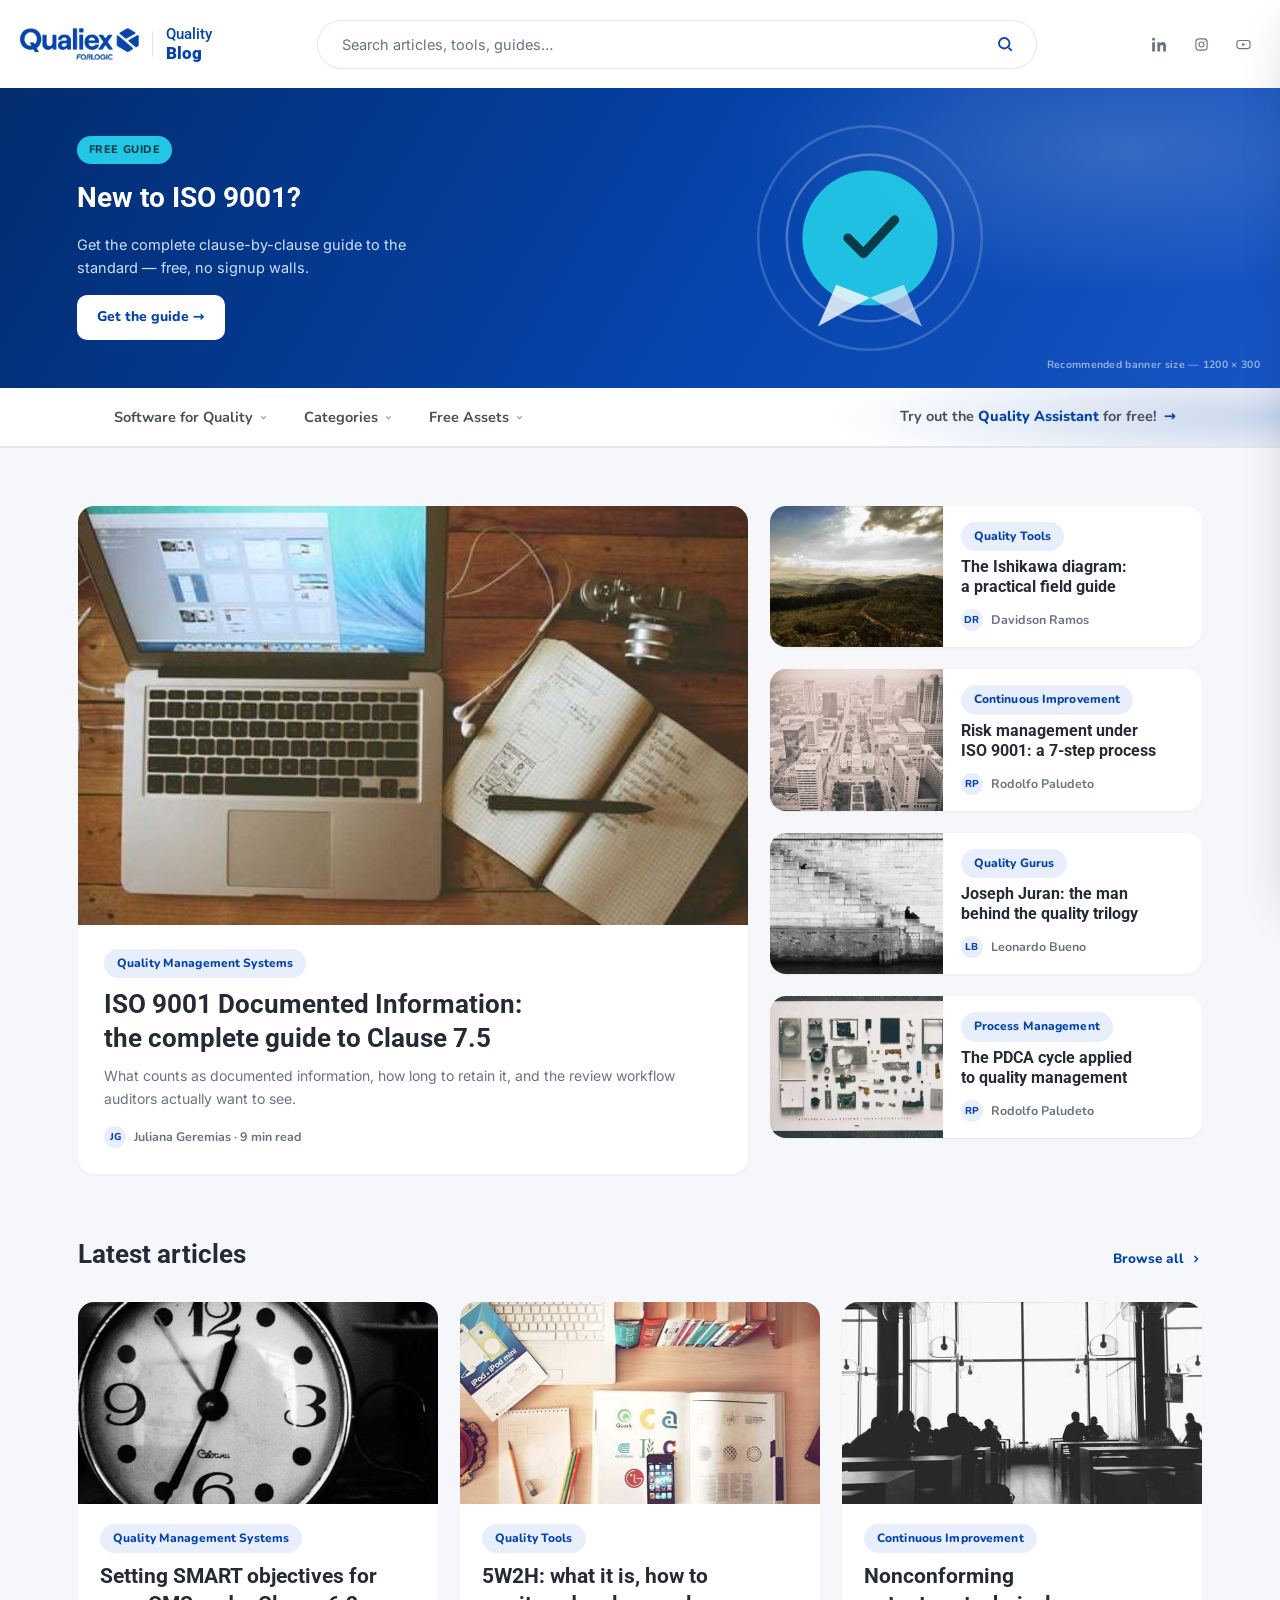
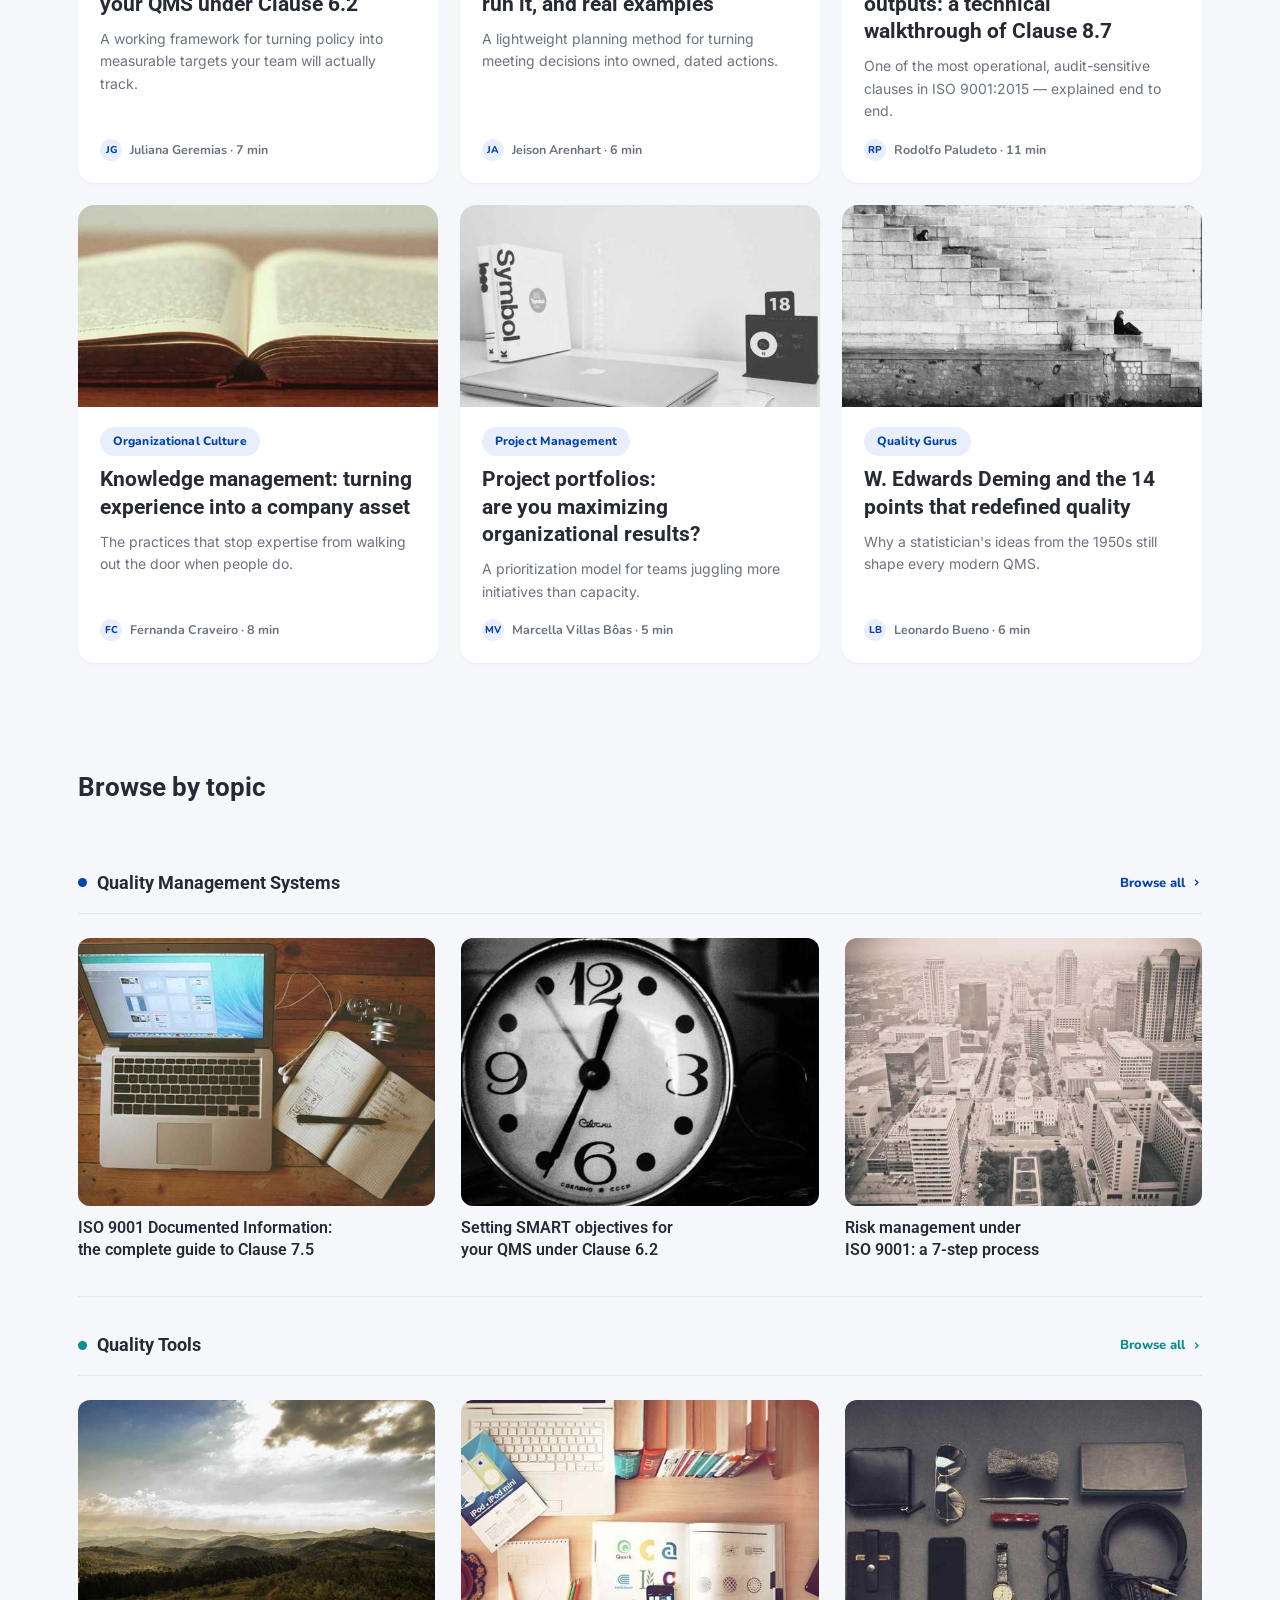
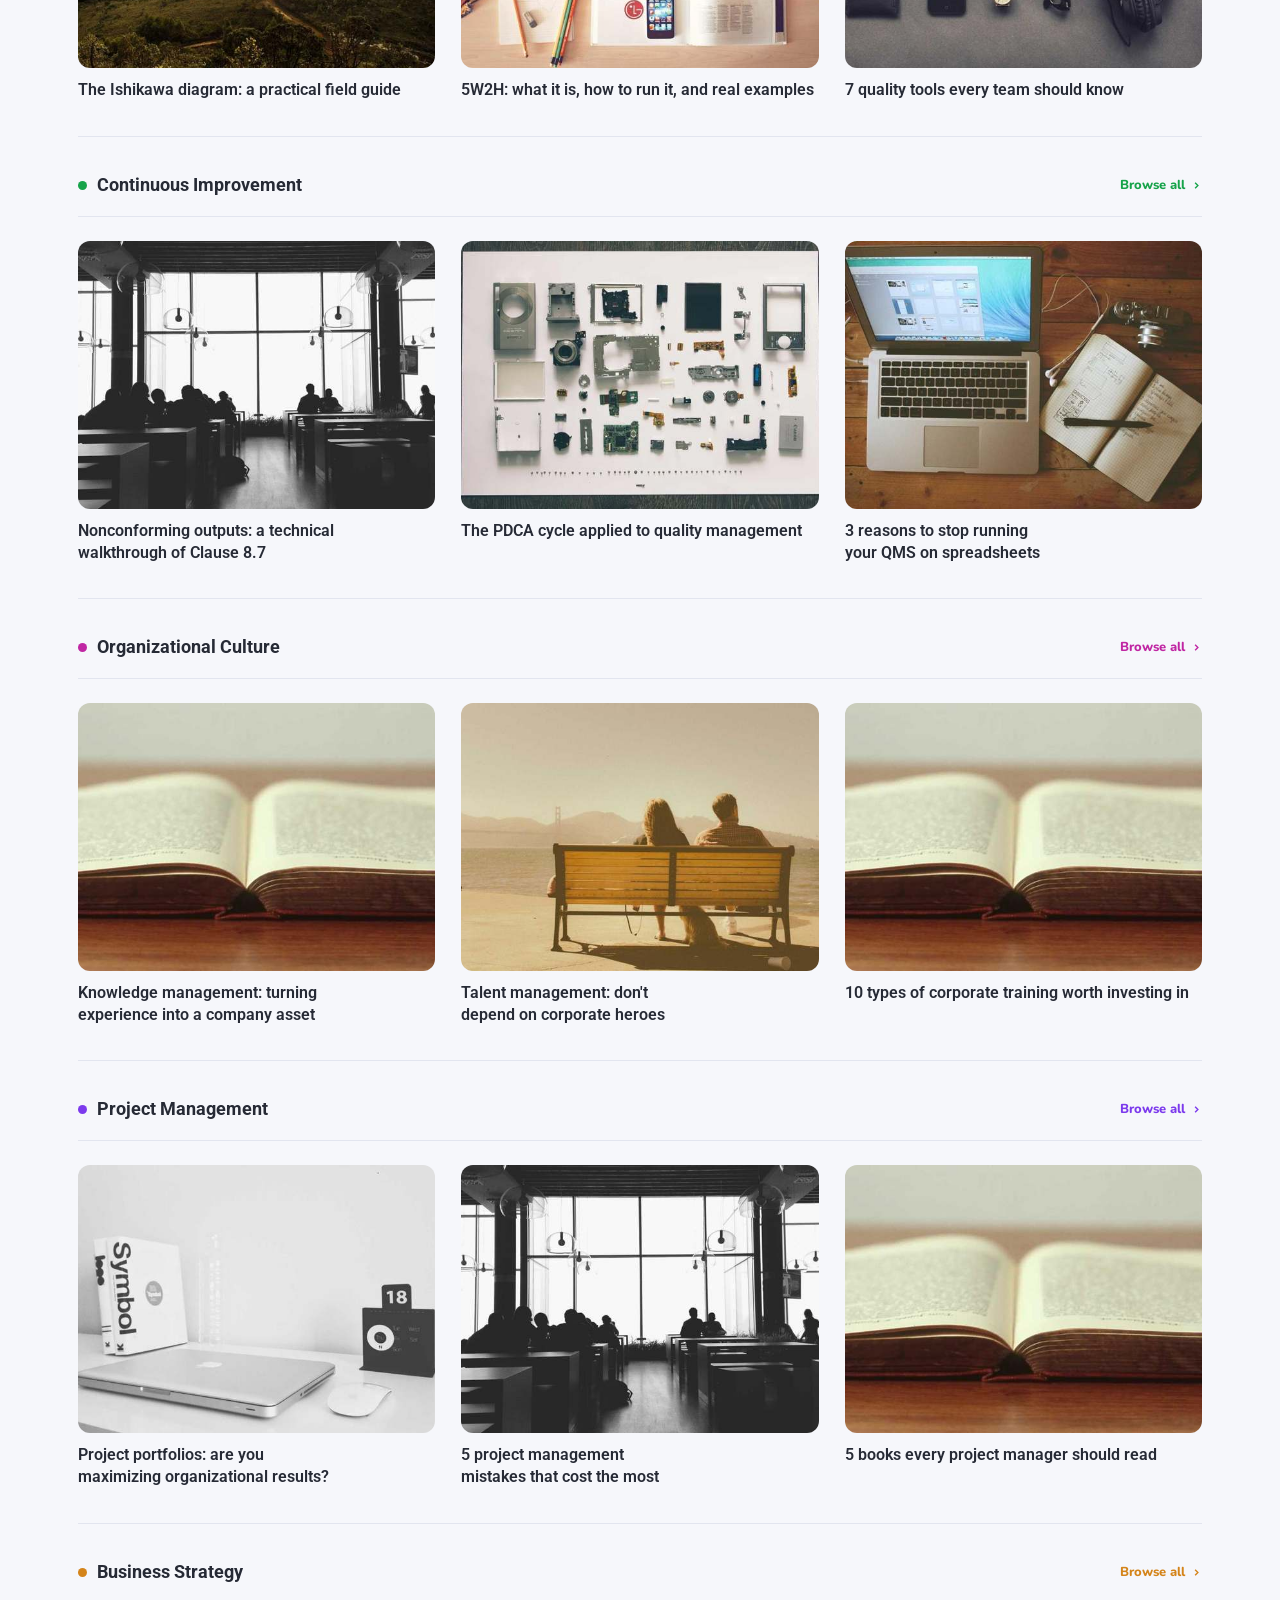
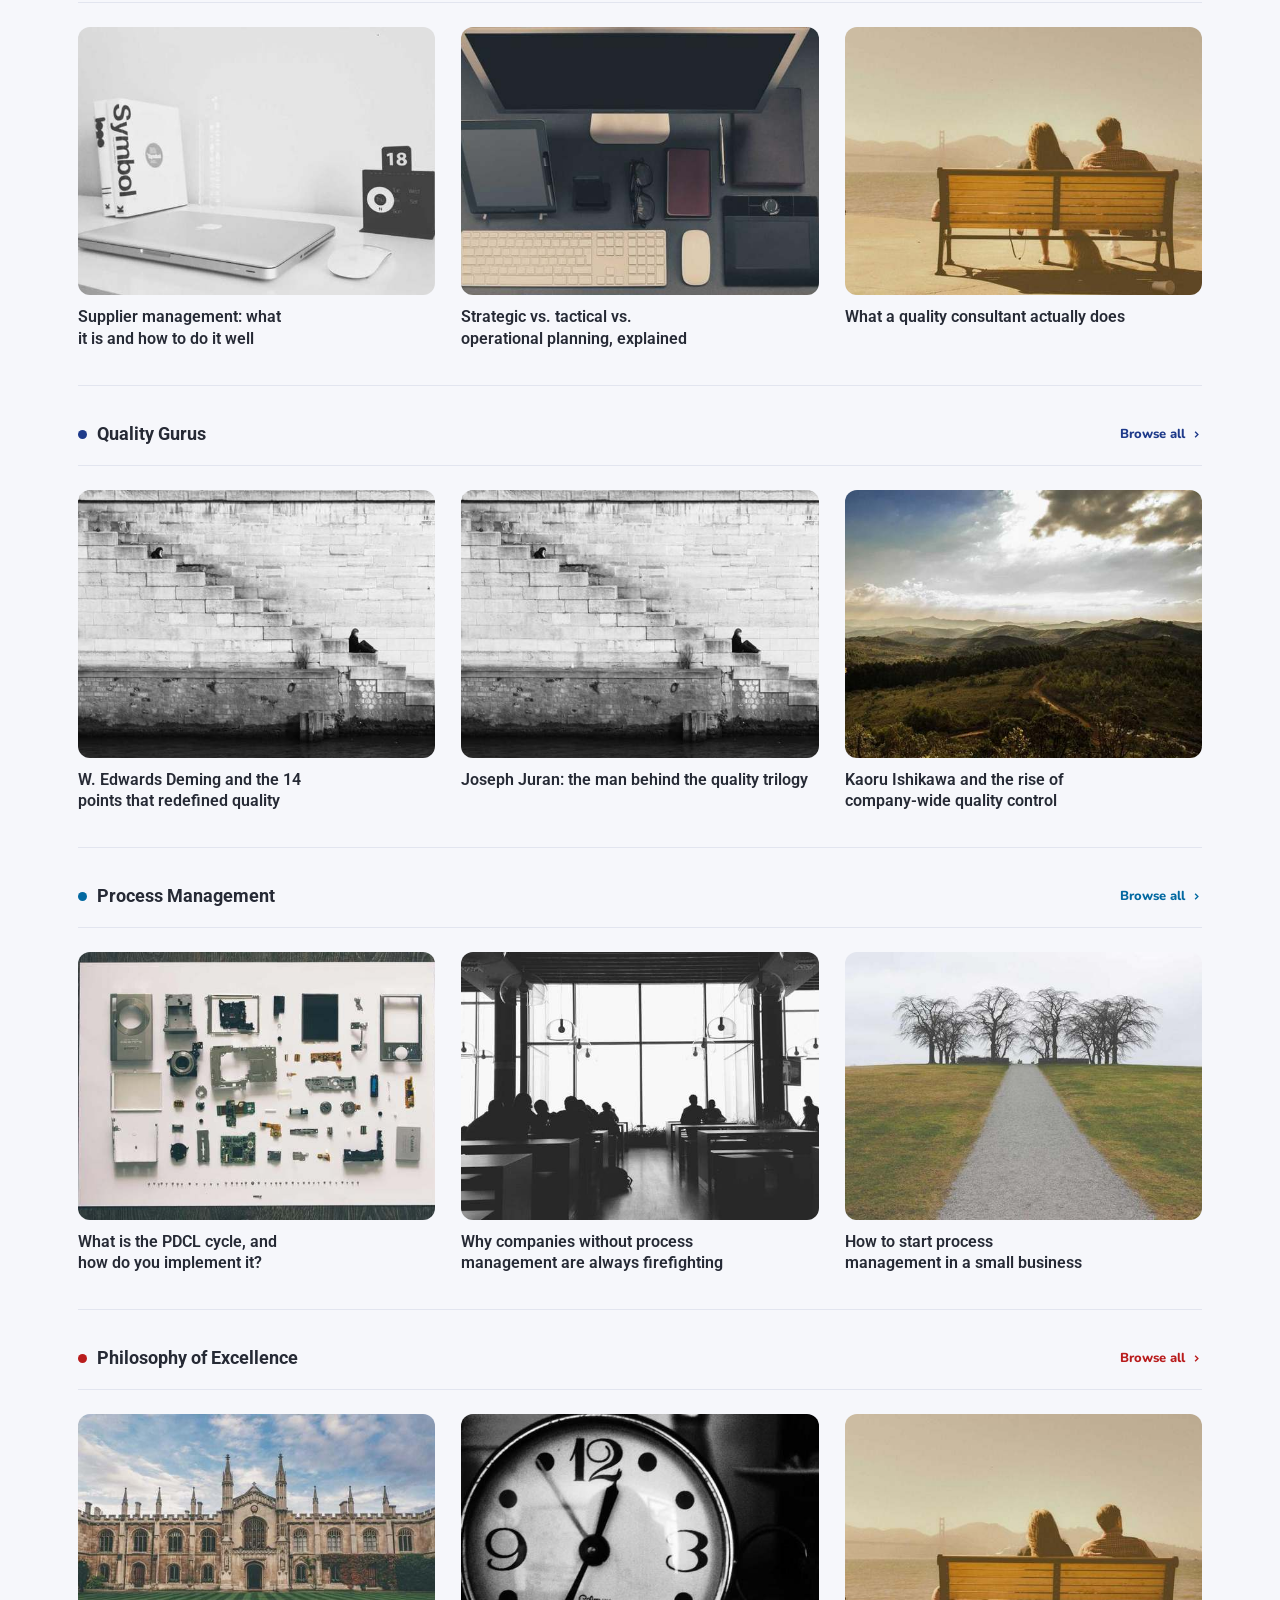
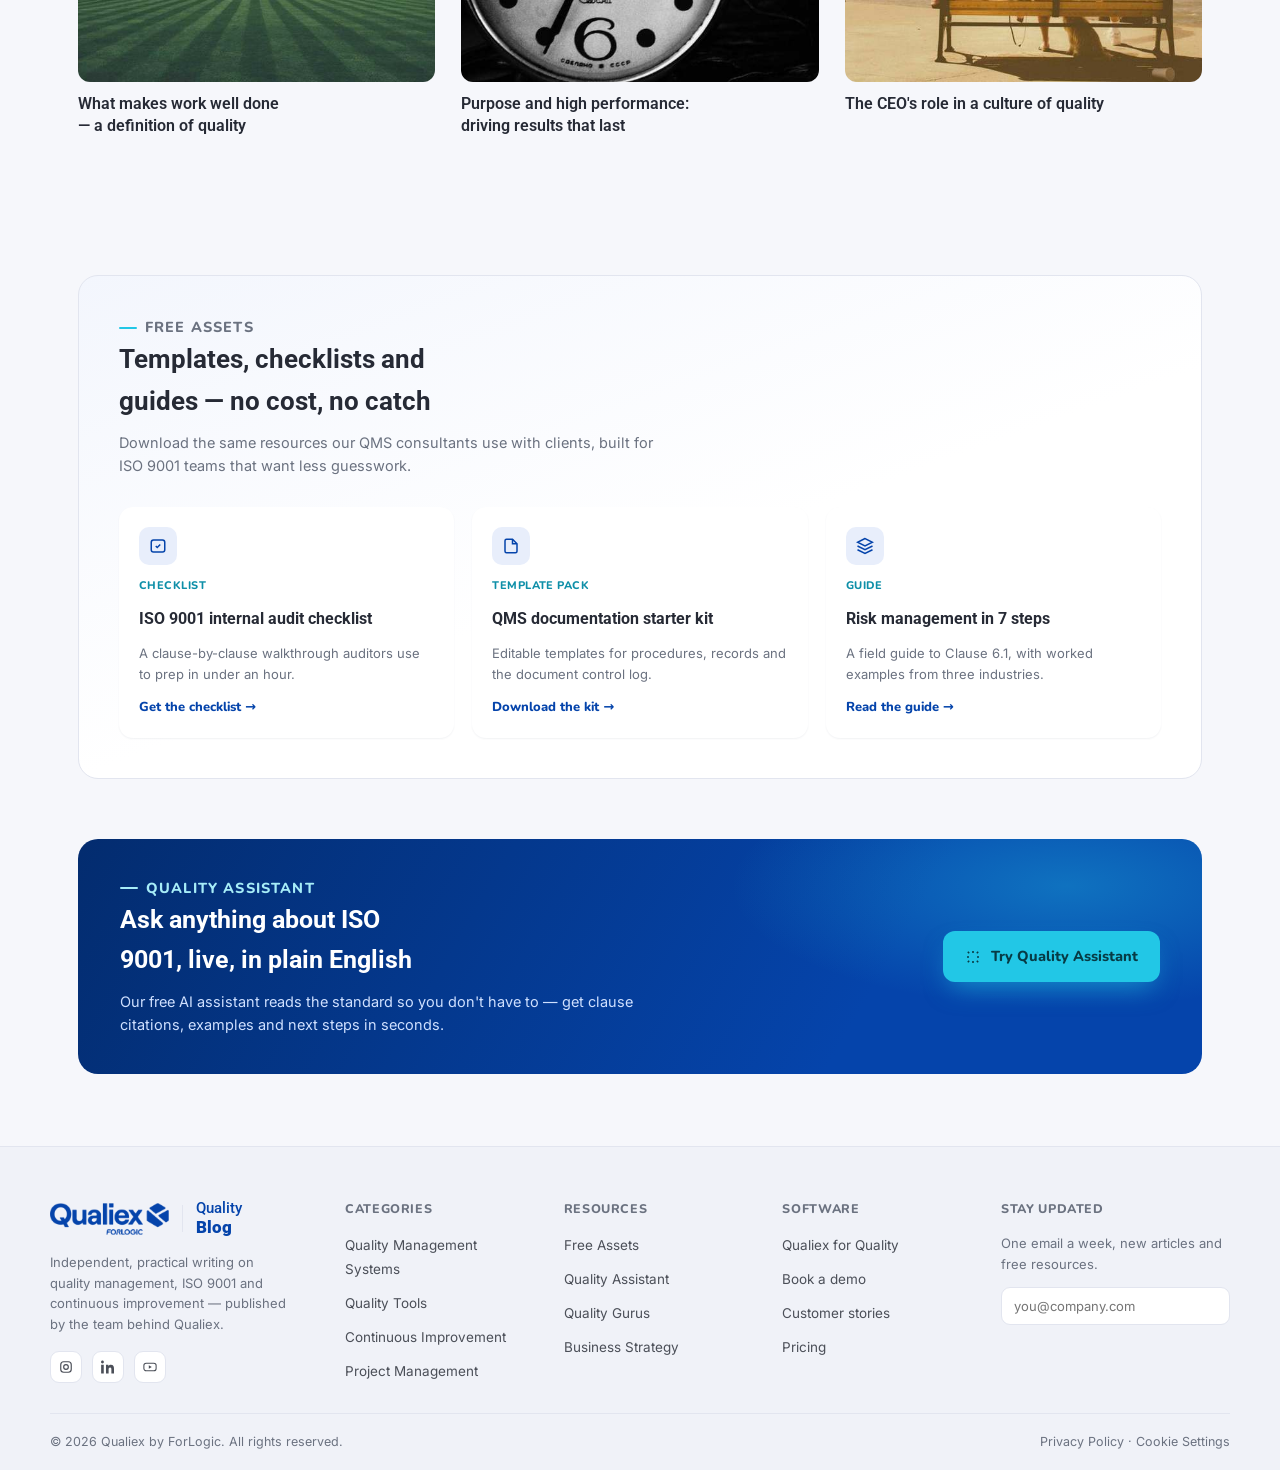
==== index.html @ 95a0b0d9 "Add English Quality Blog mockup (home + post page) Initial static HTML/CSS prototype for the English" ====
<!doctype html>
<meta charset="utf-8">
<title>Quality Blog</title>
<meta name="viewport" content="width=device-width, initial-scale=1">
<style>
  @import url('https://fonts.googleapis.com/css2?family=Roboto:wght@500;700;900&family=Inter:wght@400;500;600&family=Nunito:wght@600;700;800&display=swap');

  :root {
    --blue-900: #032c6f;
    --blue-800: #043a91;
    --blue-700: #0544ab;
    --blue-600: #1655c4;
    --blue-100: #e8eefb;
    --blue-050: #f3f6fd;
    --cyan-500: #22c7e6;
    --cyan-600: #0e8fa8;

    --bg: #f6f7fb;
    --surface: #ffffff;
    --surface-2: #f0f2f8;
    --border: #e2e5ef;
    --ink: #262a35;
    --ink-soft: #4b4f58;
    --muted: #6b7280;
    --white: #ffffff;

    --shadow-sm: 0 1px 2px rgba(19, 30, 64, 0.06);
    --shadow-md: 0 8px 24px -8px rgba(19, 30, 64, 0.16);
    --shadow-lg: 0 20px 45px -12px rgba(19, 30, 64, 0.22);

    --font-display: "Roboto", "Helvetica Neue", Arial, sans-serif;
    --font-body: "Inter", "Segoe UI", system-ui, sans-serif;
    --font-ui: "Nunito", "Segoe UI", system-ui, sans-serif;
  }


  * { box-sizing: border-box; }
  body {
    margin: 0;
    background: var(--bg);
    color: var(--ink-soft);
    font-family: var(--font-body);
    font-size: 15px;
    line-height: 1.6;
    -webkit-font-smoothing: antialiased;
  }
  img, svg { max-width: 100%; }
  a { color: inherit; text-decoration: none; }
  h1, h2, h3 { font-family: var(--font-display); color: var(--ink); text-wrap: balance; margin: 0; }
  .wrap { max-width: 1180px; margin: 0 auto; padding: 0 28px; }

  /* ---------- header: top bar (logo / search / social) ---------- */
  header.main { border-bottom: 1px solid var(--border); background: var(--surface); }
  .wrap.topbar { max-width: 1400px; padding: 0 20px; }
  .topbar {
    display: grid; grid-template-columns: auto 1fr auto; grid-template-areas: "brand search social";
    align-items: center; height: 88px; gap: 20px 32px;
  }
  .brand { grid-area: brand; display: flex; align-items: center; gap: 11px; flex: none; min-width: 0; }
  .brand-logo { height: 32px; width: auto; display: block; flex: none; }
  .brand-name { display: flex; flex-direction: column; line-height: 1.2; }
  .brand-name b { font-family: var(--font-display); font-weight: 900; font-size: 17px; color: var(--blue-700); }
  .brand-thin { font-family: var(--font-display); font-weight: 500; font-size: 15px; color: var(--blue-700); }
  .brand-divider { width: 1px; align-self: stretch; margin: 6px 2px; background: var(--border); flex: none; }

  .header-search-lg {
    grid-area: search; justify-self: center; width: 100%; max-width: 720px;
    display: flex; align-items: center; gap: 12px; min-width: 0;
    background: transparent;
    border: 1px solid var(--border);
    border-radius: 999px;
    padding: 14px 22px;
    transition: border-color .15s ease;
  }
  .header-search-lg:focus-within { border-color: var(--blue-700); }
  .header-search-lg svg { width: 18px; height: 18px; color: var(--blue-700); flex: none; order: 2; }
  .header-search-lg input {
    background: transparent; border: 0; outline: 0; color: var(--ink);
    font-family: var(--font-body); font-size: 14.5px; width: 100%; order: 1;
  }
  .header-search-lg input::placeholder { color: var(--muted); }

  .topbar-actions { grid-area: social; display: flex; align-items: center; gap: 8px; flex: none; }
  .header-social { display: flex; align-items: center; gap: 8px; flex: none; }
  .header-social a {
    width: 34px; height: 34px; border-radius: 50%;
    display: flex; align-items: center; justify-content: center;
    color: var(--muted);
    transition: background .15s ease, color .15s ease;
  }
  .header-social a:hover { background: var(--blue-050); color: var(--blue-700); }
  .header-social svg { width: 15px; height: 15px; }

  .hamburger-btn {
    display: none; width: 34px; height: 34px; border-radius: 50%; border: 0; background: none; cursor: pointer;
    align-items: center; justify-content: center; color: var(--ink-soft);
    transition: background .15s ease, color .15s ease;
  }
  .hamburger-btn:hover { background: var(--blue-050); color: var(--blue-700); }
  .hamburger-btn svg { width: 19px; height: 19px; }

  /* ---------- mobile slide-in menu ---------- */
  .mobile-menu-backdrop {
    position: fixed; inset: 0; background: rgba(8,12,24,0.5); z-index: 190;
    opacity: 0; visibility: hidden; transition: opacity .25s ease;
  }
  .mobile-menu-backdrop.open { opacity: 1; visibility: visible; }
  .mobile-menu {
    position: fixed; top: 0; right: 0; bottom: 0; width: min(88vw, 380px); z-index: 200;
    background: var(--surface); box-shadow: var(--shadow-lg);
    display: flex; flex-direction: column; gap: 4px;
    padding: 18px 18px 28px; overflow-y: auto; -webkit-overflow-scrolling: touch;
    transform: translateX(100%); transition: transform .28s ease;
  }
  .mobile-menu.open { transform: translateX(0); }
  .mobile-menu-head { display: flex; align-items: center; justify-content: space-between; margin-bottom: 6px; }
  .mobile-menu-close {
    width: 36px; height: 36px; border-radius: 50%; border: 0; background: var(--surface-2); cursor: pointer;
    display: flex; align-items: center; justify-content: center; color: var(--ink-soft);
  }
  .mobile-search {
    display: flex; align-items: center; gap: 10px;
    border: 1px solid var(--border); border-radius: 999px; padding: 12px 16px; margin: 14px 0 6px;
  }
  .mobile-search svg { width: 17px; height: 17px; color: var(--blue-700); flex: none; }
  .mobile-search input { flex: 1; min-width: 0; border: 0; background: transparent; outline: 0; color: var(--ink); font-family: var(--font-body); font-size: 14.5px; }
  .mobile-qa-link {
    display: block;
    background: var(--blue-050); border-radius: 12px; padding: 13px 16px; margin-bottom: 10px;
    font-family: var(--font-ui); font-weight: 700; font-size: 13.5px; line-height: 1.5; color: var(--ink-soft);
  }
  .mobile-qa-link b { color: var(--blue-700); }
  .mobile-qa-link .qa-arrow { color: var(--blue-700); }

  .accordion { border-bottom: 1px solid var(--border); }
  .accordion-trigger {
    width: 100%; display: flex; align-items: center; justify-content: space-between; gap: 10px;
    background: none; border: 0; cursor: pointer; padding: 15px 2px;
    font-family: var(--font-ui); font-weight: 700; font-size: 15px; color: var(--ink);
  }
  .accordion-trigger .chev { width: 10px; height: 10px; color: var(--muted); transition: transform .2s ease; }
  .accordion-trigger.open .chev { transform: rotate(180deg); }
  .accordion-panel {
    max-height: 0; overflow: hidden; display: flex; flex-direction: column;
    transition: max-height .25s ease;
  }
  .accordion-panel.open { max-height: 640px; }
  .accordion-panel a { padding: 10px 8px 10px 4px; font-size: 14px; color: var(--ink-soft); border-top: 1px solid var(--border); }
  .accordion-panel a:first-child { border-top: 0; }
  .accordion-panel a:hover { color: var(--blue-700); }

  /* ---------- header: promo banner slot (image-style, ~300px) ---------- */
  .banner-slot { background: var(--bg); }
  .banner-slot[hidden] { display: none; }
  .banner-frame {
    position: relative; width: 100%; height: 300px; overflow: hidden;
    display: flex; align-items: center;
    background: linear-gradient(120deg, var(--blue-900), var(--blue-700) 55%, var(--blue-600));
  }
  .banner-frame::after {
    content: ""; position: absolute; inset: 0;
    background: radial-gradient(50% 80% at 88% 20%, rgba(255,255,255,0.16), transparent 60%);
  }
  .banner-copy {
    position: relative; z-index: 1; max-width: 460px;
    padding-left: clamp(24px, 6vw, 96px);
    display: flex; flex-direction: column; align-items: flex-start; gap: 12px; color: #eef3ff;
  }
  .banner-badge {
    font-family: var(--font-ui); font-weight: 800; font-size: 11px; letter-spacing: .05em; text-transform: uppercase;
    background: var(--cyan-500); color: #073b45; padding: 5px 12px; border-radius: 999px;
  }
  .banner-copy h3 { color: #fff; font-size: 28px; font-family: var(--font-display); font-weight: 700; }
  .banner-copy p { margin: 0; color: #cfe0ff; font-size: 14.5px; }
  .banner-cta {
    font-family: var(--font-ui); font-weight: 800; font-size: 14px; color: var(--blue-700);
    background: #fff; padding: 11px 20px; border-radius: 10px; margin-top: 4px;
  }
  .banner-cta:hover { background: #eef3ff; }

  .banner-art { position: relative; z-index: 1; flex: 1; height: 100%; align-items: center; justify-content: center; display: flex; }
  .banner-art svg { width: min(60%, 260px); opacity: .95; }

  .banner-size-tag {
    position: absolute; bottom: 14px; right: 20px; z-index: 1;
    font-family: var(--font-ui); font-size: 10.5px; font-weight: 700; letter-spacing: .03em;
    color: rgba(255,255,255,0.55);
  }

  @media (max-width: 760px) {
    .banner-frame { height: 220px; }
    .banner-art { display: none; }
    .banner-copy h3 { font-size: 21px; }
  }

  /* ---------- header: primary nav row (dropdowns) ---------- */
  nav.primary-row {
    position: sticky; top: 0; z-index: 40;
    background: color-mix(in srgb, var(--surface) 94%, transparent);
    backdrop-filter: blur(10px);
    border-bottom: 1px solid var(--border);
  }
  nav.primary-row::after {
    content: ""; position: absolute; inset: 0; z-index: 0; pointer-events: none;
    background: radial-gradient(55% 160% at 100% 50%, color-mix(in srgb, var(--blue-700) 22%, transparent), transparent 65%);
  }
  .wrap.nav-row-2 { max-width: 1180px; padding: 0 48px; }
  .nav-row-2 { position: relative; z-index: 1; display: flex; align-items: center; justify-content: space-between; gap: 12px; height: 58px; }
  .nav-item { position: relative; flex: none; }
  .nav-trigger {
    font-family: var(--font-ui); font-weight: 700; font-size: 14.5px;
    color: var(--ink-soft); background: none; border: 0; cursor: pointer;
    padding: 10px 16px; border-radius: 9px;
    display: flex; align-items: center; gap: 6px;
    transition: background .15s ease, color .15s ease;
  }
  .nav-item:hover .nav-trigger, .nav-item:focus-within .nav-trigger { background: var(--blue-050); color: var(--blue-700); }
  .nav-links { display: flex; align-items: center; gap: 4px; min-width: 0; }

  /* text-style CTA, plain except for the highlighted product name */
  a.qa-link {
    font-family: var(--font-ui); font-weight: 700; font-size: 14.5px;
    color: var(--ink-soft);
    padding: 10px 6px; flex: none; white-space: nowrap;
    display: flex; align-items: center; gap: 7px;
  }
  .qa-short { display: none; }
  .qa-highlight { color: var(--blue-700); font-weight: 800; }
  .qa-arrow { display: inline-block; color: var(--blue-700); transition: transform .2s ease; }
  a.qa-link:hover .qa-arrow { transform: translateX(4px); }
  a.qa-link:hover .qa-highlight { color: var(--blue-600); }
  .chev { width: 9px; height: 9px; opacity: .6; transition: transform .15s ease; }
  .nav-item:hover .chev { transform: rotate(180deg); }

  .dropdown-panel {
    position: absolute; top: calc(100% + 10px); left: 50%;
    transform: translateX(-50%) translateY(6px);
    background: var(--surface); border: 1px solid var(--border); border-radius: 14px;
    box-shadow: var(--shadow-lg);
    padding: 10px;
    max-width: min(90vw, 480px);
    opacity: 0; visibility: hidden; pointer-events: none;
    transition: opacity .15s ease, transform .15s ease;
    z-index: 50;
  }
  .nav-item:hover .dropdown-panel, .nav-item:focus-within .dropdown-panel {
    opacity: 1; visibility: visible; pointer-events: auto; transform: translateX(-50%) translateY(0);
  }
  .dropdown-panel.cols-2 { display: grid; grid-template-columns: repeat(2, minmax(160px, 216px)); gap: 1px; }
  .dropdown-panel a {
    display: block; padding: 10px 12px; border-radius: 8px;
    font-family: var(--font-body); font-weight: 600; font-size: 13.5px; color: var(--ink-soft);
  }
  .dropdown-panel a:hover { background: var(--blue-050); color: var(--blue-700); }
  .dropdown-panel.rich { display: flex; flex-direction: column; gap: 2px; width: min(90vw, 300px); }
  .dropdown-panel.rich a { display: flex; align-items: flex-start; gap: 12px; padding: 10px; }
  .dropdown-panel.rich .d-icon {
    width: 32px; height: 32px; border-radius: 9px; flex: none;
    background: var(--blue-100); color: var(--blue-700);
    display: flex; align-items: center; justify-content: center;
  }
  .dropdown-panel.rich .d-icon svg { width: 16px; height: 16px; }
  .dropdown-panel.rich .d-text { display: flex; flex-direction: column; gap: 2px; }
  .dropdown-panel.rich .d-text b { font-family: var(--font-display); font-size: 13.5px; color: var(--ink); font-weight: 700; }
  .dropdown-panel.rich .d-text span { font-size: 12px; color: var(--muted); font-weight: 500; }

/* ---------- hero ---------- */
  .hero { padding: 40px 0 8px; }
  .eyebrow {
    font-family: var(--font-ui); font-weight: 800; font-size: 12px; letter-spacing: .08em;
    text-transform: uppercase; color: var(--blue-700);
    display: flex; align-items: center; gap: 8px; margin-bottom: 10px;
  }
  .eyebrow::before { content: ""; width: 18px; height: 2px; background: var(--cyan-500); border-radius: 2px; }

  .hero-grid { display: grid; grid-template-columns: 1.55fr 1fr; gap: 22px; margin-top: 18px; }
  .card {
    background: var(--surface);
    border-radius: 16px;
    overflow: hidden;
    box-shadow: var(--shadow-sm);
    transition: transform .18s ease, box-shadow .18s ease;
    display: flex; flex-direction: column;
  }
  .card:hover { transform: translateY(-3px); box-shadow: var(--shadow-md); }
  .card:hover .card-body { background: var(--blue-050); }

  .art {
    position: relative;
    aspect-ratio: 16/10;
    background-color: var(--blue-050);
    background-size: cover; background-position: center;
  }
  .art.small { aspect-ratio: 16/9; }
  .pill {
    align-self: flex-start;
    font-family: var(--font-ui); font-weight: 800; font-size: 12px; letter-spacing: .01em;
    color: var(--blue-700); background: var(--blue-100);
    padding: 5px 13px; border-radius: 999px;
  }

  .card-body { padding: 20px 22px 22px; display: flex; flex-direction: column; gap: 10px; flex: 1; transition: background .18s ease; }
  .feature .card-body { padding: 24px 26px 26px; }
  .card h3 { font-size: clamp(16px, 4.5vw, 21px); font-weight: 700; line-height: 1.3; }
  .feature h3 { font-size: clamp(19px, 5.5vw, 26px); }
  .card p.excerpt { margin: 0; font-size: 14px; color: var(--muted); }
  .meta {
    margin-top: auto; padding-top: 6px;
    display: flex; align-items: center; gap: 8px;
    font-family: var(--font-ui); font-size: 12.5px; font-weight: 700; color: var(--muted);
  }
  .avatar { width: 22px; height: 22px; border-radius: 50%; background: var(--blue-100); color: var(--blue-700); display:flex; align-items:center; justify-content:center; font-size: 10px; font-weight: 800; font-family: var(--font-ui);}

  .side-stack { display: flex; flex-direction: column; gap: 22px; }
  .side-stack .card { flex-direction: row; }
  .side-stack .art { width: 40%; aspect-ratio: unset; flex: none; }
  .side-stack .card-body { padding: 16px 18px; gap: 6px; }
  .side-stack h3 { font-size: 15.5px; }

  /* ---------- section heads ---------- */
  .section { padding: 52px 0; }
  .section-head { display: flex; align-items: baseline; justify-content: space-between; margin-bottom: 26px; gap: 20px;}
  .section-head h2 { font-size: 26px; font-weight: 700; }
  .see-all { font-family: var(--font-ui); font-weight: 800; font-size: 13.5px; color: var(--blue-700); display: flex; align-items: center; gap: 6px; }
  .see-all svg { width: 12px; height: 12px; }

  .grid-3 { display: grid; grid-template-columns: repeat(3, 1fr); gap: 22px; }

  /* ---------- browse by topic: one full area per category ---------- */
  .topic-section { padding: 34px 0; }
  .topic-section + .topic-section { border-top: 1px solid var(--border); }
  .topic-heading {
    display: flex; align-items: center; justify-content: space-between; gap: 10px;
    margin-bottom: 24px; padding-bottom: 16px; border-bottom: 1px solid var(--border);
  }
  .topic-heading-left { display: flex; align-items: center; gap: 10px; }
  .topic-see-all {
    display: flex; align-items: center; gap: 6px; flex: none;
    font-family: var(--font-ui); font-weight: 800; font-size: 13px; color: var(--topic-color);
  }
  .topic-see-all svg { width: 11px; height: 11px; }
  .topic-see-all:hover { text-decoration: underline; }
  .topic-heading-left::before {
    content: ""; width: 9px; height: 9px; border-radius: 50%; flex: none;
    background: var(--topic-color);
  }
  .topic-badge {
    font-family: var(--font-display); font-weight: 700; font-size: 18px; color: var(--ink);
  }

  .topic-mini-grid { display: grid; grid-template-columns: repeat(3, 1fr); gap: 26px; }
  .mini-post { display: flex; flex-direction: column; gap: 12px; }
  .mini-post-art {
    position: relative; aspect-ratio: 4 / 3; border-radius: 12px; overflow: hidden;
    background-color: var(--blue-050);
    background-size: cover; background-position: center;
  }
  .mini-post h3 {
    font-family: var(--font-display); font-size: clamp(14px, 3.8vw, 15.5px); font-weight: 600; line-height: 1.4;
    color: var(--ink); transition: color .15s ease;
  }
  .mini-post:hover h3 { color: var(--topic-color); }

  @media (max-width: 900px) {
    .topic-mini-grid { grid-template-columns: 1fr 1fr; }
  }
  @media (max-width: 620px) {
    .topic-mini-grid { grid-template-columns: 1fr; }
  }

  /* ---------- materials band ---------- */
  .band {
    border-radius: 20px;
    background: linear-gradient(160deg, var(--blue-050), var(--surface) 55%);
    border: 1px solid var(--border);
    padding: 40px;
  }
  .band-head { max-width: 560px; margin-bottom: 30px; }
  .band-head h2 { font-size: 26px; margin-bottom: 8px; }
  .band-head p { margin: 0; color: var(--muted); font-size: 14.5px; }
  .materials-grid { display: grid; grid-template-columns: repeat(3, 1fr); gap: 18px; }
  .material {
    background: var(--surface); border-radius: 14px;
    padding: 20px; display: flex; flex-direction: column; gap: 12px;
    box-shadow: var(--shadow-sm);
    transition: transform .18s ease, box-shadow .18s ease, background .18s ease;
  }
  .material:hover { transform: translateY(-2px); box-shadow: var(--shadow-md); background: var(--blue-050); }
  .material .icon {
    width: 38px; height: 38px; border-radius: 10px;
    background: var(--blue-100); color: var(--blue-700);
    display: flex; align-items: center; justify-content: center;
  }
  .material .icon svg { width: 18px; height: 18px; }
  .material h4 { margin: 0; font-family: var(--font-display); font-size: 15.5px; color: var(--ink); }
  .material p { margin: 0; font-size: 13px; color: var(--muted); flex: 1; }
  .material .tag { font-family: var(--font-ui); font-size: 11px; font-weight: 800; letter-spacing: .04em; text-transform: uppercase; color: var(--cyan-600); }
  .material .get { font-family: var(--font-ui); font-weight: 800; font-size: 13px; color: var(--blue-700); display: flex; align-items: center; gap: 6px; }

  /* ---------- assistant band ---------- */
  .assistant {
    display: grid; grid-template-columns: 1fr auto; align-items: center; gap: 28px;
    border-radius: 20px;
    background: linear-gradient(120deg, var(--blue-900), var(--blue-700) 70%);
    color: #eef3ff;
    padding: 38px 42px;
    position: relative;
    overflow: hidden;
  }
  .assistant::after {
    content: ""; position: absolute; inset: 0;
    background: radial-gradient(46% 80% at 88% 20%, rgba(34,199,230,0.35), transparent 65%);
  }
  .assistant-copy { position: relative; z-index: 1; max-width: 520px; }
  .assistant .eyebrow { color: #a6ecf7; }
  .assistant .eyebrow::before { background: #a6ecf7; }
  .assistant h2 { color: #fff; font-size: 25px; margin-bottom: 10px; }
  .assistant p { margin: 0; color: #cfe0ff; font-size: 14.5px; }
  .assistant-cta {
    position: relative; z-index: 1;
    display: flex; align-items: center; gap: 10px;
    background: var(--cyan-500); color: #073b45;
    font-family: var(--font-ui); font-weight: 800; font-size: 14.5px;
    padding: 14px 22px; border-radius: 12px;
    box-shadow: 0 12px 26px -8px rgba(34,199,230,0.55);
    white-space: nowrap;
  }
  .assistant-orb {
    position: relative; z-index: 1;
    width: 74px; height: 74px; border-radius: 20px;
    background: rgba(255,255,255,0.1); border: 1px solid rgba(255,255,255,0.2);
    display: none;
    align-items: center; justify-content: center;
  }

  /* ---------- footer ---------- */
  footer { border-top: 1px solid var(--border); background: var(--surface-2); margin-top: 20px; }
  .foot-grid {
    display: grid; grid-template-columns: 1.4fr 1fr 1fr 1fr 1.2fr;
    gap: 28px; padding: 52px 0 30px;
  }
  .foot-grid h5 { font-family: var(--font-ui); font-size: 12.5px; font-weight: 800; letter-spacing: .05em; text-transform: uppercase; color: var(--muted); margin: 0 0 14px; }
  .foot-grid ul { list-style: none; margin: 0; padding: 0; display: flex; flex-direction: column; gap: 10px; }
  .foot-grid a { font-size: 13.5px; color: var(--ink-soft); }
  .foot-grid a:hover { color: var(--blue-700); }
  .foot-brand p { font-size: 13px; color: var(--muted); max-width: 240px; }
  .foot-social { display: flex; gap: 10px; margin-top: 16px; }
  .foot-social a { width: 32px; height: 32px; border-radius: 9px; background: var(--surface); border: 1px solid var(--border); display: flex; align-items: center; justify-content: center; }
  .foot-social svg { width: 14px; height: 14px; }
  .foot-bottom {
    border-top: 1px solid var(--border);
    padding: 18px 0; display: flex; justify-content: space-between; align-items: center;
    font-size: 12.5px; color: var(--muted);
  }

  @media (max-width: 980px) {
    .hero-grid { grid-template-columns: 1fr; }
    .side-stack { flex-direction: row; overflow-x: auto; }
    .side-stack .card { flex: 1; min-width: 260px; flex-direction: column; }
    .side-stack .art { width: 100%; aspect-ratio: 16/9; }
    .grid-3, .materials-grid { grid-template-columns: 1fr 1fr; }
    .foot-grid { grid-template-columns: 1fr 1fr; }
  }

  /* ---------- small screens / mobile: hamburger + slide-in menu ---------- */
  @media (max-width: 900px) {
    .wrap { padding: 0 18px; }

    /* header collapses to logo + compact action icons, one row */
    .wrap.topbar { padding: 0 18px; }
    .topbar {
      grid-template-columns: 1fr auto; grid-template-areas: "brand social";
      height: 68px; padding: 0;
    }
    .header-search-lg { display: none; }
    .header-social { display: none; }
    .hamburger-btn { display: flex; }
    .brand > .brand-divider { display: none; }
    .brand-thin, .brand-name b { font-size: 14px; }

    /* desktop secondary nav row (dropdowns) is replaced by the slide-in menu */
    nav.primary-row { display: none; }

    /* banner: shorter, copy-only on very small widths (art already hides at 760px) */
    .banner-frame { height: 240px; }
    .banner-copy { max-width: 82%; }

    /* stacked bands */
    .band { padding: 24px; }
    .materials-grid { grid-template-columns: 1fr; }
    .assistant { grid-template-columns: 1fr; text-align: left; padding: 28px; }
    .assistant-cta { justify-self: start; }

    /* single-column main feed, horizontal-scroll per-topic carousels */
    .grid-3 { grid-template-columns: 1fr; }
    .topic-mini-grid {
      display: flex; overflow-x: auto; scroll-snap-type: x mandatory;
      gap: 16px; padding-bottom: 6px; -webkit-overflow-scrolling: touch;
    }
    .topic-mini-grid .mini-post { flex: 0 0 72%; scroll-snap-align: start; }

    .foot-grid { grid-template-columns: 1fr 1fr; row-gap: 30px; }
    .foot-bottom { flex-direction: column; align-items: flex-start; gap: 6px; }
  }

  @media (max-width: 480px) {
    .banner-frame { height: 200px; }
    .topic-mini-grid .mini-post { flex-basis: 84%; }
    .foot-grid { grid-template-columns: 1fr; }
    .brand-thin, .brand-name b { font-size: 13px; }
    .banner-copy h3 { font-size: 19px; }
    .banner-copy p { font-size: 13.5px; }
  }

  /* ---------- real stock-photo cover images (Lorem Picsum, free-to-use placeholders) ---------- */
  .photo-doc { background-image: url([data-uri]); }
  .photo-search { background-image: url([data-uri]); }
  .photo-shield { background-image: url([data-uri]); }
  .photo-target { background-image: url([data-uri]); }
  .photo-bulb { background-image: url([data-uri]); }
  .photo-alert { background-image: url([data-uri]); }
  .photo-book { background-image: url([data-uri]); }
  .photo-briefcase { background-image: url([data-uri]); }
  .photo-trophy { background-image: url([data-uri]); }
  .photo-gear { background-image: url([data-uri]); }
  .photo-flow { background-image: url([data-uri]); }
  .photo-scale { background-image: url([data-uri]); }
  .photo-people { background-image: url([data-uri]); }
  .photo-chart { background-image: url([data-uri]); }
  .photo-wrench { background-image: url([data-uri]); }
</style>

<header class="main">
  <div class="wrap topbar">
    <a class="brand" href="#">
      <img class="brand-logo" src="[data-uri]" alt="Qualiex" />
      <div class="brand-divider"></div>
      <div class="brand-name"><span class="brand-thin">Quality</span><b style="font-size:17px;">Blog</b></div>
    </a>
    <form class="header-search-lg" onsubmit="return false">
      <svg viewBox="0 0 24 24" fill="none" stroke="currentColor" stroke-width="2.4"><circle cx="11" cy="11" r="7"/><path d="M21 21l-4.3-4.3"/></svg>
      <input type="search" placeholder="Search articles, tools, guides…" />
    </form>
    <div class="topbar-actions">
      <div class="header-social">
        <a href="#" aria-label="LinkedIn"><svg viewBox="0 0 24 24" fill="currentColor"><path d="M4.98 3.5C4.98 4.88 3.87 6 2.5 6S0 4.88 0 3.5 1.12 1 2.5 1s2.48 1.12 2.48 2.5zM.24 8.25h4.5V23H.24V8.25zM8.25 8.25h4.31v2.02h.06c.6-1.14 2.07-2.34 4.26-2.34 4.56 0 5.4 3 5.4 6.9V23h-4.5v-6.6c0-1.57-.03-3.6-2.2-3.6-2.2 0-2.53 1.72-2.53 3.48V23h-4.5V8.25z"/></svg></a>
        <a href="#" aria-label="Instagram"><svg viewBox="0 0 24 24" fill="none" stroke="currentColor" stroke-width="1.8"><rect x="3" y="3" width="18" height="18" rx="5"/><circle cx="12" cy="12" r="4"/><circle cx="17.5" cy="6.5" r="1" fill="currentColor" stroke="none"/></svg></a>
        <a href="#" aria-label="YouTube"><svg viewBox="0 0 24 24" fill="none" stroke="currentColor" stroke-width="1.8"><rect x="1.5" y="5.5" width="21" height="13" rx="4"/><path d="M10 9.2l5 2.8-5 2.8V9.2z" fill="currentColor" stroke="none"/></svg></a>
      </div>
      <button class="hamburger-btn" id="hamburgerBtn" type="button" aria-label="Open menu" onclick="toggleMobileMenu()">
        <svg viewBox="0 0 24 24" fill="none" stroke="currentColor" stroke-width="2.2" stroke-linecap="round"><path d="M3 6h18M3 12h18M3 18h18"/></svg>
      </button>
    </div>
  </div>

  <div class="banner-slot">
    <a class="banner-frame" href="#" aria-label="New to ISO 9001? Get the complete guide, free">
      <div class="banner-copy">
        <span class="banner-badge">Free guide</span>
        <h3>New to ISO 9001?</h3>
        <p>Get the complete clause-by-clause guide to the standard — free, no signup walls.</p>
        <span class="banner-cta">Get the guide →</span>
      </div>
      <div class="banner-art" aria-hidden="true">
        <svg viewBox="0 0 200 200" fill="none">
          <circle cx="100" cy="100" r="86" stroke="#ffffff" stroke-opacity=".18" stroke-width="2"/>
          <circle cx="100" cy="100" r="64" stroke="#ffffff" stroke-opacity=".28" stroke-width="2"/>
          <circle cx="100" cy="100" r="52" fill="#22c7e6"/>
          <path d="M83 100l12 12 24-26" stroke="#073b45" stroke-width="7" stroke-linecap="round" stroke-linejoin="round" fill="none"/>
          <path d="M60 168l14-32 26 10-40 22z" fill="#ffffff" fill-opacity=".85"/>
          <path d="M140 168l-14-32-26 10 40 22z" fill="#ffffff" fill-opacity=".65"/>
        </svg>
      </div>
      <span class="banner-size-tag">Recommended banner size — 1200 × 300</span>
    </a>
  </div>

  <nav class="primary-row">
    <div class="wrap nav-row-2">
      <div class="nav-links">
      <div class="nav-item">
        <button class="nav-trigger">Software for Quality<svg class="chev" viewBox="0 0 24 24" fill="none" stroke="currentColor" stroke-width="3"><path d="M6 9l6 6 6-6"/></svg></button>
        <div class="dropdown-panel cols-2">
          <a href="#">Document Management</a>
          <a href="#">Nonconformities</a>
          <a href="#">Risk Management</a>
          <a href="#">Audit Management</a>
          <a href="#">Meeting Minutes</a>
          <a href="#">Action Plans</a>
          <a href="#">Indicator Management</a>
          <a href="#">Process Flows</a>
          <a href="#">Training Management</a>
          <a href="#">Measurement Instruments</a>
          <a href="#">Supplier Management</a>
          <a href="#">Corporate Education</a>
        </div>
      </div>
      <div class="nav-item">
        <button class="nav-trigger">Categories<svg class="chev" viewBox="0 0 24 24" fill="none" stroke="currentColor" stroke-width="3"><path d="M6 9l6 6 6-6"/></svg></button>
        <div class="dropdown-panel cols-2">
          <a href="#">Quality</a>
          <a href="#">Culture</a>
          <a href="#">Strategy</a>
          <a href="#">Tools</a>
          <a href="#">Philosophy</a>
          <a href="#">Process Management</a>
          <a href="#">Project Management</a>
          <a href="#">Gurus</a>
          <a href="#">Continuous Improvement</a>
          <a href="#">Metrology</a>
          <a href="#">Management Systems</a>
        </div>
      </div>
      <div class="nav-item">
        <button class="nav-trigger">Free Assets<svg class="chev" viewBox="0 0 24 24" fill="none" stroke="currentColor" stroke-width="3"><path d="M6 9l6 6 6-6"/></svg></button>
        <div class="dropdown-panel rich">
          <a href="#">
            <span class="d-icon"><svg viewBox="0 0 24 24" fill="none" stroke="currentColor" stroke-width="2"><path d="M4 19V5a2 2 0 012-2h8l6 6v10a2 2 0 01-2 2H6a2 2 0 01-2-2z"/><path d="M14 3v6h6"/></svg></span>
            <span class="d-text"><b>Downloadable Materials</b><span>Templates, checklists and guides</span></span>
          </a>
          <a href="#">
            <span class="d-icon"><svg viewBox="0 0 24 24" fill="none" stroke="currentColor" stroke-width="2"><rect x="3" y="4" width="18" height="14" rx="2"/><path d="M8 21h8M12 18v3"/></svg></span>
            <span class="d-text"><b>Webinars &amp; Events</b><span>Live sessions and recordings</span></span>
          </a>
          <a href="#">
            <span class="d-icon"><svg viewBox="0 0 24 24" fill="none" stroke="currentColor" stroke-width="2"><path d="M12 2L2 7l10 5 10-5-10-5z"/><path d="M2 17l10 5 10-5M2 12l10 5 10-5"/></svg></span>
            <span class="d-text"><b>ISO 9001 Guide</b><span>The complete walkthrough of the standard</span></span>
          </a>
        </div>
      </div>
      </div>
      <a class="qa-link" href="#">
        <span class="qa-full">Try out the <span class="qa-highlight">Quality Assistant</span> for free!</span>
        <span class="qa-short"><span class="qa-highlight">Quality Assistant</span></span>
        <span class="qa-arrow">→</span>
      </a>
    </div>
  </nav>
</header>

<div class="mobile-menu-backdrop" id="mobileMenuBackdrop" onclick="toggleMobileMenu()"></div>
<nav class="mobile-menu" id="mobileMenu" aria-label="Mobile menu">
  <div class="mobile-menu-head">
    <a class="brand" href="#">
      <img class="brand-logo" src="[data-uri]" alt="Qualiex" />
    </a>
    <button class="mobile-menu-close" type="button" aria-label="Close menu" onclick="toggleMobileMenu()">
      <svg viewBox="0 0 24 24" fill="none" stroke="currentColor" stroke-width="2.2" stroke-linecap="round"><path d="M6 6l12 12M18 6L6 18"/></svg>
    </button>
  </div>

  <form class="mobile-search" onsubmit="return false">
    <svg viewBox="0 0 24 24" fill="none" stroke="currentColor" stroke-width="2.4"><circle cx="11" cy="11" r="7"/><path d="M21 21l-4.3-4.3"/></svg>
    <input type="search" placeholder="Search articles, tools, guides…" />
  </form>

  <a class="mobile-qa-link" href="#">
    <span class="ai-dot"></span> Try out the <b>Quality Assistant</b> for free! <span class="qa-arrow">→</span>
  </a>

  <div class="accordion">
    <button class="accordion-trigger" type="button" onclick="toggleAccordion(this)">
      Software for Quality
      <svg class="chev" viewBox="0 0 24 24" fill="none" stroke="currentColor" stroke-width="3"><path d="M6 9l6 6 6-6"/></svg>
    </button>
    <div class="accordion-panel">
      <a href="#">Document Management</a>
      <a href="#">Nonconformities</a>
      <a href="#">Risk Management</a>
      <a href="#">Audit Management</a>
      <a href="#">Meeting Minutes</a>
      <a href="#">Action Plans</a>
      <a href="#">Indicator Management</a>
      <a href="#">Process Flows</a>
      <a href="#">Training Management</a>
      <a href="#">Measurement Instruments</a>
      <a href="#">Supplier Management</a>
      <a href="#">Corporate Education</a>
    </div>
  </div>

  <div class="accordion">
    <button class="accordion-trigger" type="button" onclick="toggleAccordion(this)">
      Categories
      <svg class="chev" viewBox="0 0 24 24" fill="none" stroke="currentColor" stroke-width="3"><path d="M6 9l6 6 6-6"/></svg>
    </button>
    <div class="accordion-panel">
      <a href="#">Quality</a>
      <a href="#">Culture</a>
      <a href="#">Strategy</a>
      <a href="#">Tools</a>
      <a href="#">Philosophy</a>
      <a href="#">Process Management</a>
      <a href="#">Project Management</a>
      <a href="#">Gurus</a>
      <a href="#">Continuous Improvement</a>
      <a href="#">Metrology</a>
      <a href="#">Management Systems</a>
    </div>
  </div>

  <div class="accordion">
    <button class="accordion-trigger" type="button" onclick="toggleAccordion(this)">
      Free Assets
      <svg class="chev" viewBox="0 0 24 24" fill="none" stroke="currentColor" stroke-width="3"><path d="M6 9l6 6 6-6"/></svg>
    </button>
    <div class="accordion-panel">
      <a href="#">Downloadable Materials</a>
      <a href="#">Webinars &amp; Events</a>
      <a href="#">ISO 9001 Guide</a>
    </div>
  </div>
</nav>

<main class="wrap">
  <section class="hero">
    <div class="hero-grid">
      <a class="card feature" href="https://claude.ai/code/artifact/f4d38cd8-4e2c-4191-b57d-67fe40c95184" target="_blank" rel="noopener">
        <div class="art photo-doc"></div>
<div class="card-body">
          <span class="pill">Quality Management Systems</span>
          <h3>ISO 9001 Documented Information: the complete guide to Clause 7.5</h3>
          <p class="excerpt">What counts as documented information, how long to retain it, and the review workflow auditors actually want to see.</p>
          <div class="meta"><span class="avatar">JG</span> Juliana Geremias · 9 min read</div>
        </div>
      </a>
      <div class="side-stack">
        <article class="card">
          <div class="art small photo-search"></div>
<div class="card-body">
            <span class="pill">Quality Tools</span>
          <h3>The Ishikawa diagram: a practical field guide</h3>
            <div class="meta"><span class="avatar">DR</span> Davidson Ramos</div>
          </div>
        </article>
        <article class="card">
          <div class="art small photo-shield"></div>
<div class="card-body">
            <span class="pill">Continuous Improvement</span>
          <h3>Risk management under ISO 9001: a 7-step process</h3>
            <div class="meta"><span class="avatar">RP</span> Rodolfo Paludeto</div>
          </div>
        </article>
        <article class="card">
          <div class="art small photo-trophy"></div>
<div class="card-body">
            <span class="pill">Quality Gurus</span>
          <h3>Joseph Juran: the man behind the quality trilogy</h3>
            <div class="meta"><span class="avatar">LB</span> Leonardo Bueno</div>
          </div>
        </article>
        <article class="card">
          <div class="art small photo-gear"></div>
<div class="card-body">
            <span class="pill">Process Management</span>
          <h3>The PDCA cycle applied to quality management</h3>
            <div class="meta"><span class="avatar">RP</span> Rodolfo Paludeto</div>
          </div>
        </article>
      </div>
    </div>
  </section>

  <section class="section">
    <div class="section-head">
      <h2>Latest articles</h2>
      <a class="see-all" href="#">Browse all <svg viewBox="0 0 24 24" fill="none" stroke="currentColor" stroke-width="3"><path d="M9 6l6 6-6 6"/></svg></a>
    </div>
    <div class="grid-3">
      <article class="card">
        <div class="art small photo-target"></div>
<div class="card-body">
          <span class="pill">Quality Management Systems</span>
          <h3>Setting SMART objectives for your QMS under Clause 6.2</h3>
          <p class="excerpt">A working framework for turning policy into measurable targets your team will actually track.</p>
          <div class="meta"><span class="avatar">JG</span> Juliana Geremias · 7 min</div>
        </div>
      </article>
      <article class="card">
        <div class="art small photo-bulb"></div>
<div class="card-body">
          <span class="pill">Quality Tools</span>
          <h3>5W2H: what it is, how to run it, and real examples</h3>
          <p class="excerpt">A lightweight planning method for turning meeting decisions into owned, dated actions.</p>
          <div class="meta"><span class="avatar">JA</span> Jeison Arenhart · 6 min</div>
        </div>
      </article>
      <article class="card">
        <div class="art small photo-alert"></div>
<div class="card-body">
          <span class="pill">Continuous Improvement</span>
          <h3>Nonconforming outputs: a technical walkthrough of Clause 8.7</h3>
          <p class="excerpt">One of the most operational, audit-sensitive clauses in ISO 9001:2015 — explained end to end.</p>
          <div class="meta"><span class="avatar">RP</span> Rodolfo Paludeto · 11 min</div>
        </div>
      </article>
      <article class="card">
        <div class="art small photo-book"></div>
<div class="card-body">
          <span class="pill">Organizational Culture</span>
          <h3>Knowledge management: turning experience into a company asset</h3>
          <p class="excerpt">The practices that stop expertise from walking out the door when people do.</p>
          <div class="meta"><span class="avatar">FC</span> Fernanda Craveiro · 8 min</div>
        </div>
      </article>
      <article class="card">
        <div class="art small photo-briefcase"></div>
<div class="card-body">
          <span class="pill">Project Management</span>
          <h3>Project portfolios: are you maximizing organizational results?</h3>
          <p class="excerpt">A prioritization model for teams juggling more initiatives than capacity.</p>
          <div class="meta"><span class="avatar">MV</span> Marcella Villas Bôas · 5 min</div>
        </div>
      </article>
      <article class="card">
        <div class="art small photo-trophy"></div>
<div class="card-body">
          <span class="pill">Quality Gurus</span>
          <h3>W. Edwards Deming and the 14 points that redefined quality</h3>
          <p class="excerpt">Why a statistician's ideas from the 1950s still shape every modern QMS.</p>
          <div class="meta"><span class="avatar">LB</span> Leonardo Bueno · 6 min</div>
        </div>
      </article>
    </div>
  </section>

  <section class="section">
    <div class="section-head"><h2>Browse by topic</h2></div>
      <div class="topic-section" style="--topic-color: #0544AB;">
        <div class="topic-heading"><div class="topic-heading-left"><span class="topic-badge">Quality Management Systems</span></div><a class="topic-see-all" href="#">Browse all<svg viewBox="0 0 24 24" fill="none" stroke="currentColor" stroke-width="3"><path d="M9 6l6 6-6 6"/></svg></a></div>
        <div class="topic-mini-grid">
          <a class="mini-post" href="#">
            <div class="mini-post-art photo-doc"></div>
            <h3>ISO 9001 Documented Information: the complete guide to Clause 7.5</h3>
          </a>
          <a class="mini-post" href="#">
            <div class="mini-post-art photo-target"></div>
            <h3>Setting SMART objectives for your QMS under Clause 6.2</h3>
          </a>
          <a class="mini-post" href="#">
            <div class="mini-post-art photo-shield"></div>
            <h3>Risk management under ISO 9001: a 7-step process</h3>
          </a>
        </div>
      </div>
      <div class="topic-section" style="--topic-color: #0E8F8F;">
        <div class="topic-heading"><div class="topic-heading-left"><span class="topic-badge">Quality Tools</span></div><a class="topic-see-all" href="#">Browse all<svg viewBox="0 0 24 24" fill="none" stroke="currentColor" stroke-width="3"><path d="M9 6l6 6-6 6"/></svg></a></div>
        <div class="topic-mini-grid">
          <a class="mini-post" href="#">
            <div class="mini-post-art photo-search"></div>
            <h3>The Ishikawa diagram: a practical field guide</h3>
          </a>
          <a class="mini-post" href="#">
            <div class="mini-post-art photo-bulb"></div>
            <h3>5W2H: what it is, how to run it, and real examples</h3>
          </a>
          <a class="mini-post" href="#">
            <div class="mini-post-art photo-wrench"></div>
            <h3>7 quality tools every team should know</h3>
          </a>
        </div>
      </div>
      <div class="topic-section" style="--topic-color: #16A34A;">
        <div class="topic-heading"><div class="topic-heading-left"><span class="topic-badge">Continuous Improvement</span></div><a class="topic-see-all" href="#">Browse all<svg viewBox="0 0 24 24" fill="none" stroke="currentColor" stroke-width="3"><path d="M9 6l6 6-6 6"/></svg></a></div>
        <div class="topic-mini-grid">
          <a class="mini-post" href="#">
            <div class="mini-post-art photo-alert"></div>
            <h3>Nonconforming outputs: a technical walkthrough of Clause 8.7</h3>
          </a>
          <a class="mini-post" href="#">
            <div class="mini-post-art photo-gear"></div>
            <h3>The PDCA cycle applied to quality management</h3>
          </a>
          <a class="mini-post" href="#">
            <div class="mini-post-art photo-doc"></div>
            <h3>3 reasons to stop running your QMS on spreadsheets</h3>
          </a>
        </div>
      </div>
      <div class="topic-section" style="--topic-color: #C026A3;">
        <div class="topic-heading"><div class="topic-heading-left"><span class="topic-badge">Organizational Culture</span></div><a class="topic-see-all" href="#">Browse all<svg viewBox="0 0 24 24" fill="none" stroke="currentColor" stroke-width="3"><path d="M9 6l6 6-6 6"/></svg></a></div>
        <div class="topic-mini-grid">
          <a class="mini-post" href="#">
            <div class="mini-post-art photo-book"></div>
            <h3>Knowledge management: turning experience into a company asset</h3>
          </a>
          <a class="mini-post" href="#">
            <div class="mini-post-art photo-people"></div>
            <h3>Talent management: don't depend on corporate heroes</h3>
          </a>
          <a class="mini-post" href="#">
            <div class="mini-post-art photo-book"></div>
            <h3>10 types of corporate training worth investing in</h3>
          </a>
        </div>
      </div>
      <div class="topic-section" style="--topic-color: #7C3AED;">
        <div class="topic-heading"><div class="topic-heading-left"><span class="topic-badge">Project Management</span></div><a class="topic-see-all" href="#">Browse all<svg viewBox="0 0 24 24" fill="none" stroke="currentColor" stroke-width="3"><path d="M9 6l6 6-6 6"/></svg></a></div>
        <div class="topic-mini-grid">
          <a class="mini-post" href="#">
            <div class="mini-post-art photo-briefcase"></div>
            <h3>Project portfolios: are you maximizing organizational results?</h3>
          </a>
          <a class="mini-post" href="#">
            <div class="mini-post-art photo-alert"></div>
            <h3>5 project management mistakes that cost the most</h3>
          </a>
          <a class="mini-post" href="#">
            <div class="mini-post-art photo-book"></div>
            <h3>5 books every project manager should read</h3>
          </a>
        </div>
      </div>
      <div class="topic-section" style="--topic-color: #D4841A;">
        <div class="topic-heading"><div class="topic-heading-left"><span class="topic-badge">Business Strategy</span></div><a class="topic-see-all" href="#">Browse all<svg viewBox="0 0 24 24" fill="none" stroke="currentColor" stroke-width="3"><path d="M9 6l6 6-6 6"/></svg></a></div>
        <div class="topic-mini-grid">
          <a class="mini-post" href="#">
            <div class="mini-post-art photo-briefcase"></div>
            <h3>Supplier management: what it is and how to do it well</h3>
          </a>
          <a class="mini-post" href="#">
            <div class="mini-post-art photo-chart"></div>
            <h3>Strategic vs. tactical vs. operational planning, explained</h3>
          </a>
          <a class="mini-post" href="#">
            <div class="mini-post-art photo-people"></div>
            <h3>What a quality consultant actually does</h3>
          </a>
        </div>
      </div>
      <div class="topic-section" style="--topic-color: #1E3A8A;">
        <div class="topic-heading"><div class="topic-heading-left"><span class="topic-badge">Quality Gurus</span></div><a class="topic-see-all" href="#">Browse all<svg viewBox="0 0 24 24" fill="none" stroke="currentColor" stroke-width="3"><path d="M9 6l6 6-6 6"/></svg></a></div>
        <div class="topic-mini-grid">
          <a class="mini-post" href="#">
            <div class="mini-post-art photo-trophy"></div>
            <h3>W. Edwards Deming and the 14 points that redefined quality</h3>
          </a>
          <a class="mini-post" href="#">
            <div class="mini-post-art photo-trophy"></div>
            <h3>Joseph Juran: the man behind the quality trilogy</h3>
          </a>
          <a class="mini-post" href="#">
            <div class="mini-post-art photo-search"></div>
            <h3>Kaoru Ishikawa and the rise of company-wide quality control</h3>
          </a>
        </div>
      </div>
      <div class="topic-section" style="--topic-color: #0369A1;">
        <div class="topic-heading"><div class="topic-heading-left"><span class="topic-badge">Process Management</span></div><a class="topic-see-all" href="#">Browse all<svg viewBox="0 0 24 24" fill="none" stroke="currentColor" stroke-width="3"><path d="M9 6l6 6-6 6"/></svg></a></div>
        <div class="topic-mini-grid">
          <a class="mini-post" href="#">
            <div class="mini-post-art photo-gear"></div>
            <h3>What is the PDCL cycle, and how do you implement it?</h3>
          </a>
          <a class="mini-post" href="#">
            <div class="mini-post-art photo-alert"></div>
            <h3>Why companies without process management are always firefighting</h3>
          </a>
          <a class="mini-post" href="#">
            <div class="mini-post-art photo-flow"></div>
            <h3>How to start process management in a small business</h3>
          </a>
        </div>
      </div>
      <div class="topic-section" style="--topic-color: #B91C1C;">
        <div class="topic-heading"><div class="topic-heading-left"><span class="topic-badge">Philosophy of Excellence</span></div><a class="topic-see-all" href="#">Browse all<svg viewBox="0 0 24 24" fill="none" stroke="currentColor" stroke-width="3"><path d="M9 6l6 6-6 6"/></svg></a></div>
        <div class="topic-mini-grid">
          <a class="mini-post" href="#">
            <div class="mini-post-art photo-scale"></div>
            <h3>What makes work well done — a definition of quality</h3>
          </a>
          <a class="mini-post" href="#">
            <div class="mini-post-art photo-target"></div>
            <h3>Purpose and high performance: driving results that last</h3>
          </a>
          <a class="mini-post" href="#">
            <div class="mini-post-art photo-people"></div>
            <h3>The CEO's role in a culture of quality</h3>
          </a>
        </div>
      </div>
  </section>

  <section class="section">
    <div class="band">
      <div class="band-head">
        <p class="eyebrow">Free assets</p>
        <h2>Templates, checklists and guides — no cost, no catch</h2>
        <p>Download the same resources our QMS consultants use with clients, built for ISO 9001 teams that want less guesswork.</p>
      </div>
      <div class="materials-grid">
        <div class="material">
          <div class="icon"><svg viewBox="0 0 24 24" fill="none" stroke="currentColor" stroke-width="2"><path d="M9 12l2 2 4-4"/><rect x="3" y="4" width="18" height="16" rx="3"/></svg></div>
          <span class="tag">Checklist</span>
          <h4>ISO 9001 internal audit checklist</h4>
          <p>A clause-by-clause walkthrough auditors use to prep in under an hour.</p>
          <span class="get">Get the checklist →</span>
        </div>
        <div class="material">
          <div class="icon"><svg viewBox="0 0 24 24" fill="none" stroke="currentColor" stroke-width="2"><path d="M4 19V5a2 2 0 012-2h8l6 6v10a2 2 0 01-2 2H6a2 2 0 01-2-2z"/><path d="M14 3v6h6"/></svg></div>
          <span class="tag">Template pack</span>
          <h4>QMS documentation starter kit</h4>
          <p>Editable templates for procedures, records and the document control log.</p>
          <span class="get">Download the kit →</span>
        </div>
        <div class="material">
          <div class="icon"><svg viewBox="0 0 24 24" fill="none" stroke="currentColor" stroke-width="2"><path d="M12 2L2 7l10 5 10-5-10-5z"/><path d="M2 17l10 5 10-5M2 12l10 5 10-5"/></svg></div>
          <span class="tag">Guide</span>
          <h4>Risk management in 7 steps</h4>
          <p>A field guide to Clause 6.1, with worked examples from three industries.</p>
          <span class="get">Read the guide →</span>
        </div>
      </div>
    </div>
  </section>

  <section class="section" style="padding-top: 8px;">
    <div class="assistant">
      <div class="assistant-copy">
        <p class="eyebrow">Quality Assistant</p>
        <h2>Ask anything about ISO 9001, live, in plain English</h2>
        <p>Our free AI assistant reads the standard so you don't have to — get clause citations, examples and next steps in seconds.</p>
      </div>
      <a class="assistant-cta" href="#">
        <svg width="16" height="16" viewBox="0 0 24 24" fill="none" stroke="currentColor" stroke-width="2.4"><path d="M12 3v3M12 18v3M4.2 4.2l2.1 2.1M17.7 17.7l2.1 2.1M3 12h3M18 12h3M4.2 19.8l2.1-2.1M17.7 6.3l2.1-2.1"/></svg>
        Try Quality Assistant
      </a>
    </div>
  </section>
</main>

<footer>
  <div class="wrap foot-grid">
    <div class="foot-brand">
      <div class="brand" style="margin-bottom:14px;">
        <img class="brand-logo" src="[data-uri]" alt="Qualiex" />
        <div class="brand-divider"></div>
        <div class="brand-name"><span style="font-family:var(--font-display); font-weight:500; font-size:15px; text-transform:none; letter-spacing:0; color:var(--blue-700);">Quality</span><b style="font-size:17px;">Blog</b></div>
      </div>
      <p>Independent, practical writing on quality management, ISO 9001 and continuous improvement — published by the team behind Qualiex.</p>
      <div class="foot-social">
        <a href="#" aria-label="Instagram"><svg viewBox="0 0 24 24" fill="none" stroke="currentColor" stroke-width="2"><rect x="3" y="3" width="18" height="18" rx="5"/><circle cx="12" cy="12" r="4"/></svg></a>
        <a href="#" aria-label="LinkedIn"><svg viewBox="0 0 24 24" fill="currentColor"><path d="M4.98 3.5C4.98 4.88 3.87 6 2.5 6S0 4.88 0 3.5 1.12 1 2.5 1s2.48 1.12 2.48 2.5zM.24 8.25h4.5V23H.24V8.25zM8.25 8.25h4.31v2.02h.06c.6-1.14 2.07-2.34 4.26-2.34 4.56 0 5.4 3 5.4 6.9V23h-4.5v-6.6c0-1.57-.03-3.6-2.2-3.6-2.2 0-2.53 1.72-2.53 3.48V23h-4.5V8.25z"/></svg></a>
        <a href="#" aria-label="YouTube"><svg viewBox="0 0 24 24" fill="none" stroke="currentColor" stroke-width="1.8"><rect x="1.5" y="5.5" width="21" height="13" rx="4"/><path d="M10 9.2l5 2.8-5 2.8V9.2z" fill="currentColor" stroke="none"/></svg></a>
      </div>
    </div>
    <div>
      <h5>Categories</h5>
      <ul>
        <li><a href="#">Quality Management Systems</a></li>
        <li><a href="#">Quality Tools</a></li>
        <li><a href="#">Continuous Improvement</a></li>
        <li><a href="#">Project Management</a></li>
      </ul>
    </div>
    <div>
      <h5>Resources</h5>
      <ul>
        <li><a href="#">Free Assets</a></li>
        <li><a href="#">Quality Assistant</a></li>
        <li><a href="#">Quality Gurus</a></li>
        <li><a href="#">Business Strategy</a></li>
      </ul>
    </div>
    <div>
      <h5>Software</h5>
      <ul>
        <li><a href="#">Qualiex for Quality</a></li>
        <li><a href="#">Book a demo</a></li>
        <li><a href="#">Customer stories</a></li>
        <li><a href="#">Pricing</a></li>
      </ul>
    </div>
    <div>
      <h5>Stay updated</h5>
      <p style="font-size:13px;color:var(--muted);margin:0 0 12px;">One email a week, new articles and free resources.</p>
      <form onsubmit="return false" style="display:flex;gap:8px;">
        <input type="email" placeholder="you@company.com" style="flex:1;min-width:0;padding:10px 12px;border-radius:9px;border:1px solid var(--border);background:var(--surface);color:var(--ink);font-family:var(--font-body);font-size:13px;" />
      </form>
    </div>
  </div>
  <div class="wrap foot-bottom">
    <span>© 2026 Qualiex by ForLogic. All rights reserved.</span>
    <span>Privacy Policy · Cookie Settings</span>
  </div>
</footer>

<script>
window.toggleMobileMenu = function () {
  document.getElementById('mobileMenu').classList.toggle('open');
  document.getElementById('mobileMenuBackdrop').classList.toggle('open');
};

window.toggleAccordion = function (btn) {
  btn.classList.toggle('open');
  btn.nextElementSibling.classList.toggle('open');
};
</script>
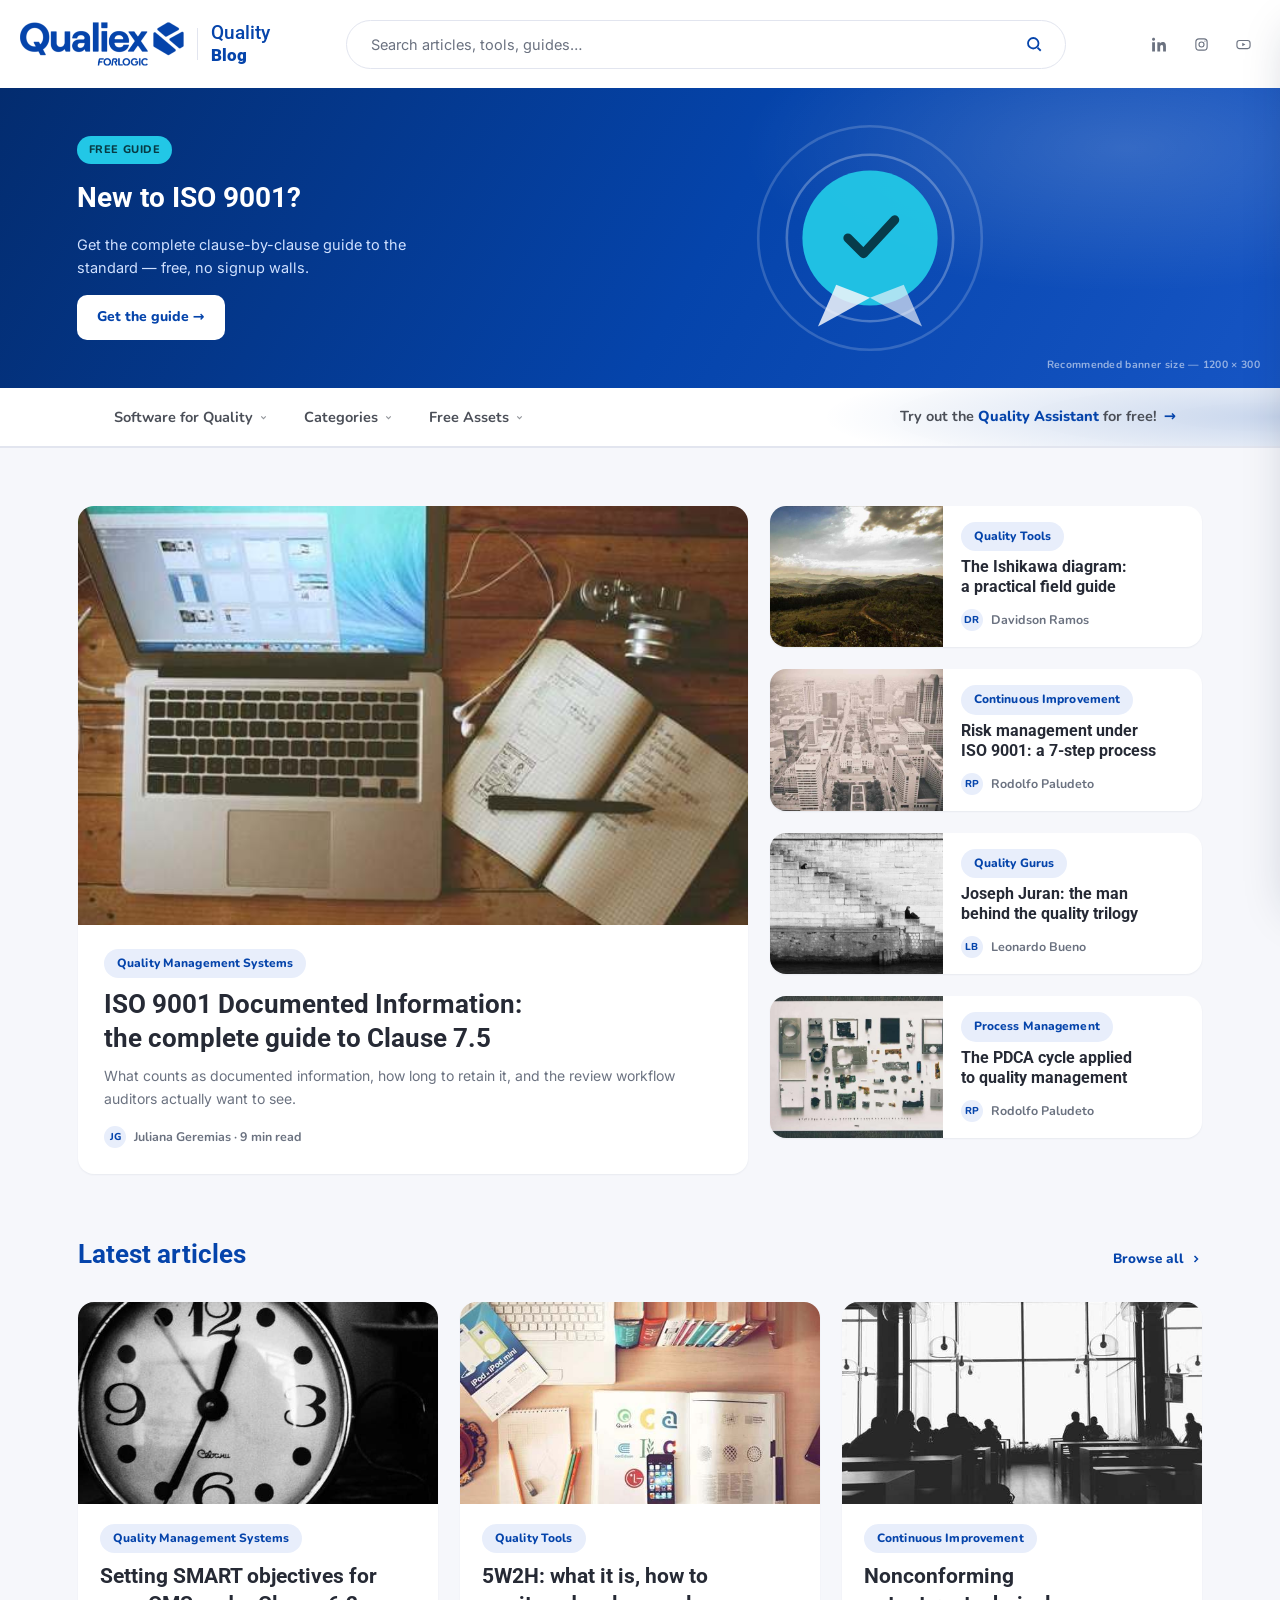
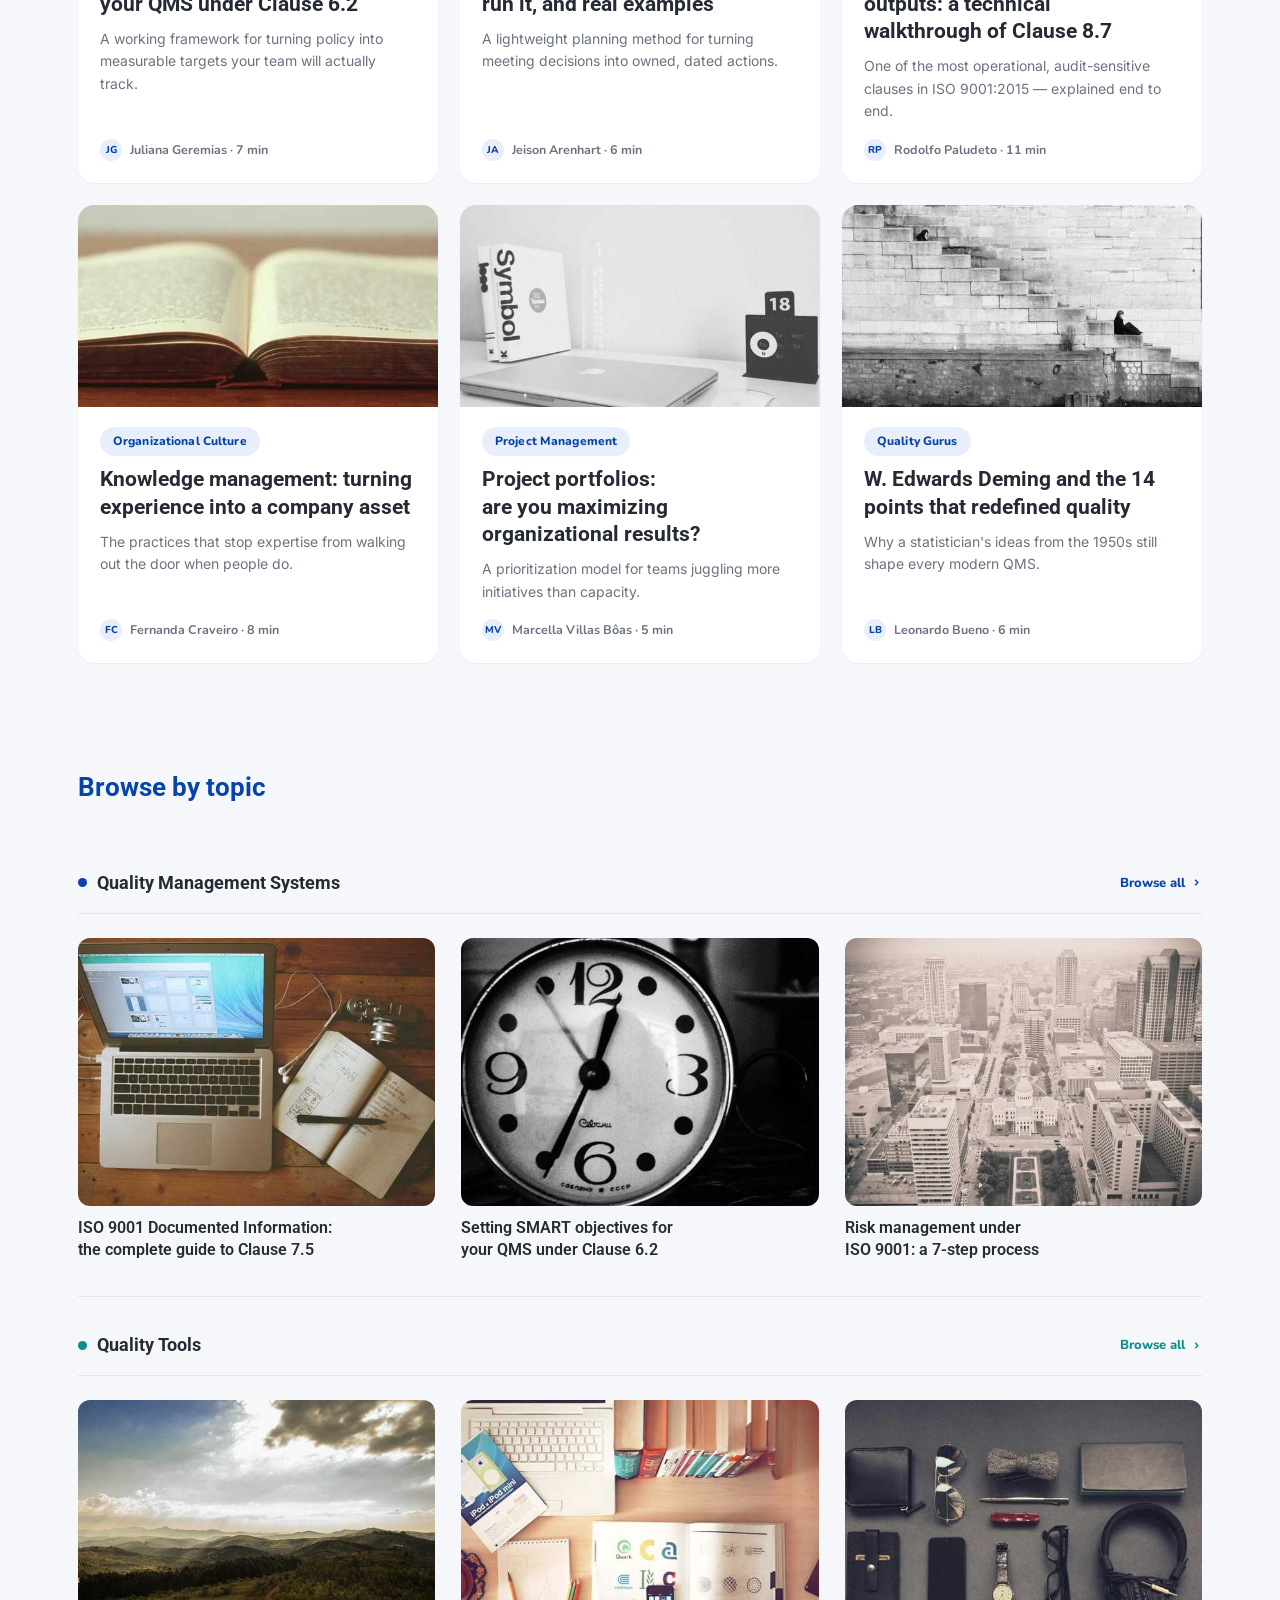
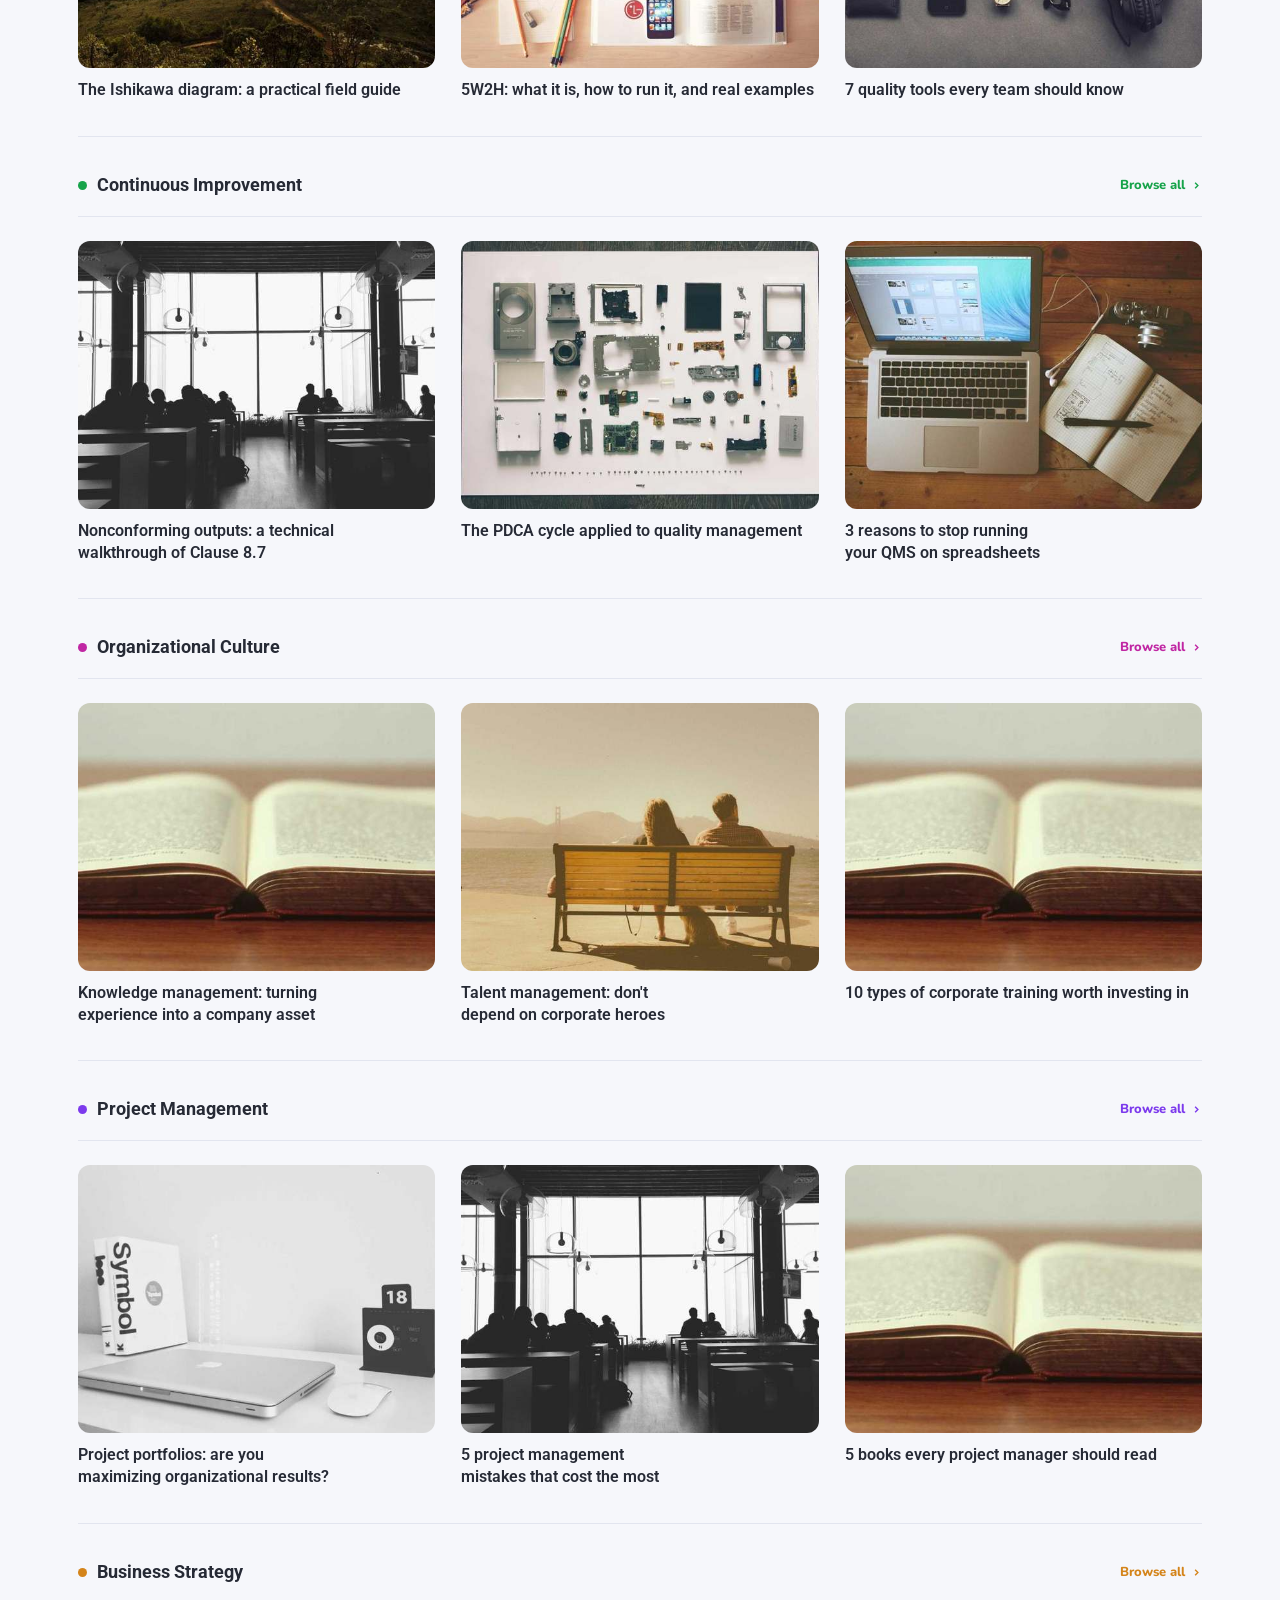
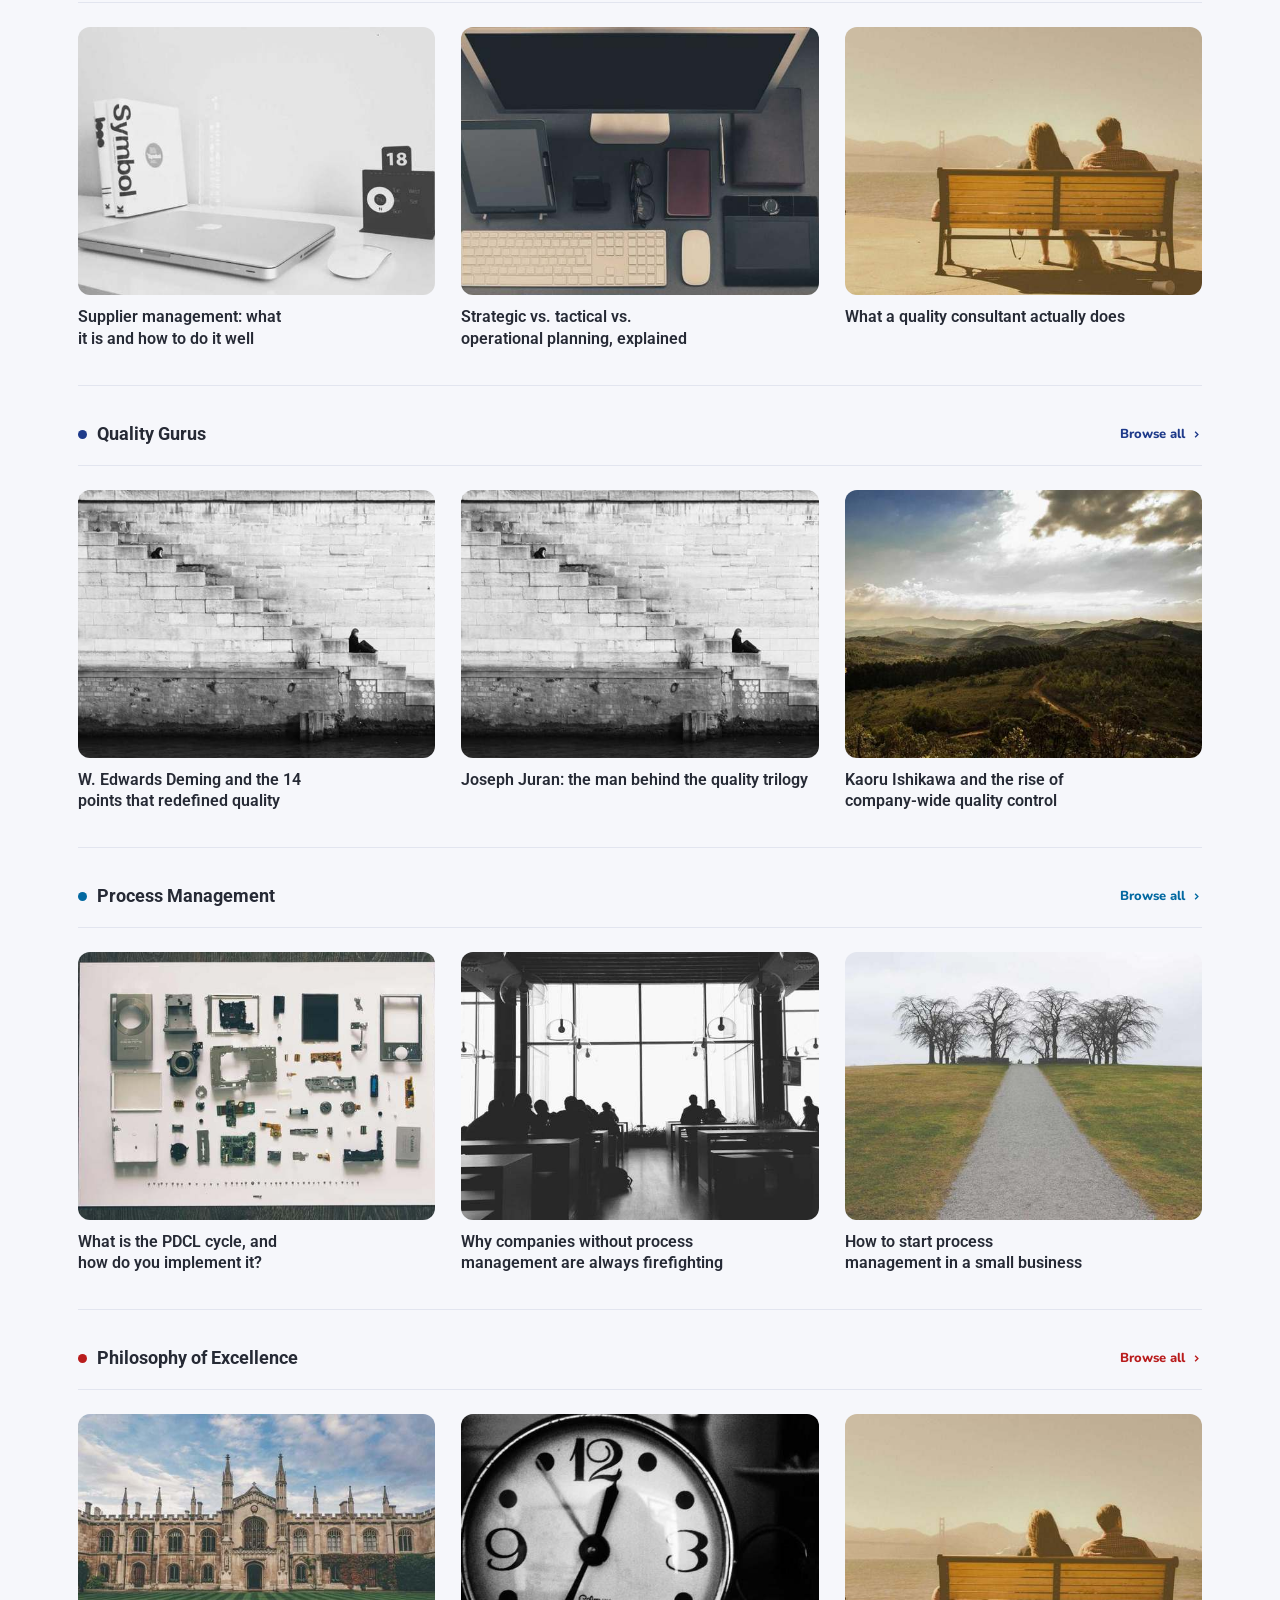
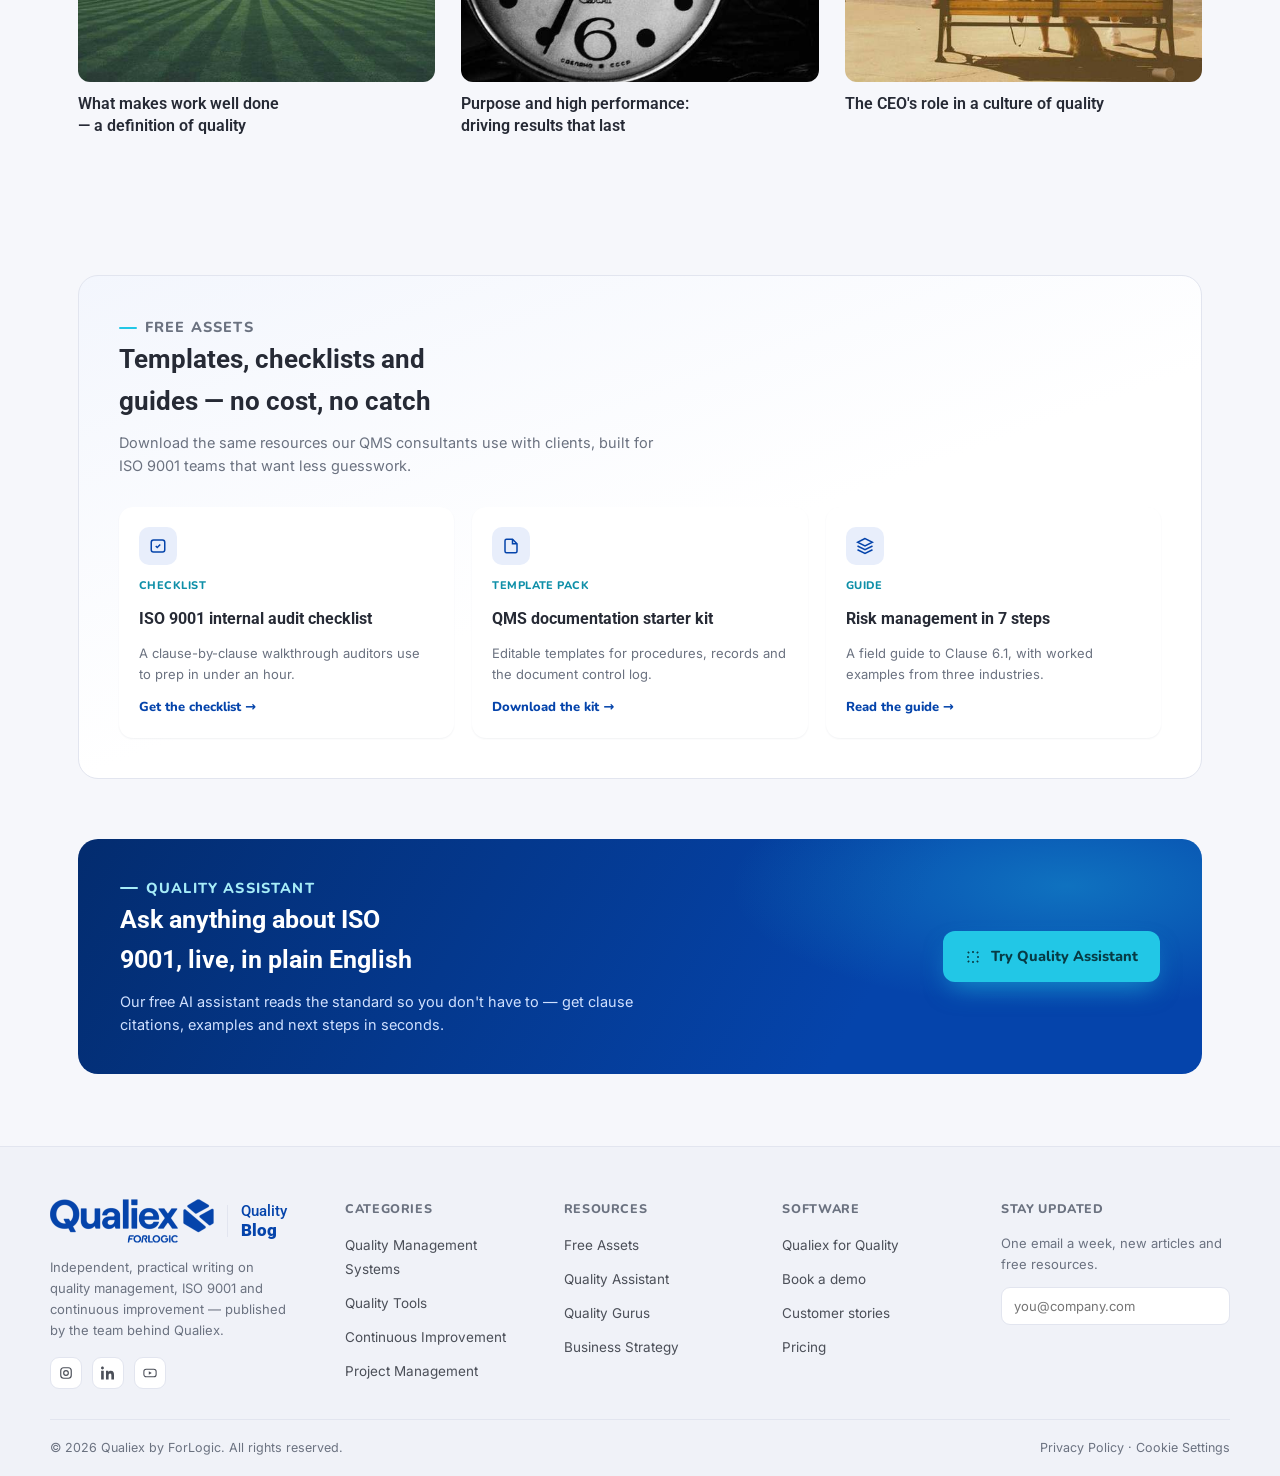
==== commit bf7b7a76: "Make the brand mark bigger and lean more into blue Enlarge the header logo and "Quality Blog" wordma" ====
--- a/index.html
+++ b/index.html
@@ -57,13 +57,14 @@
     align-items: center; height: 88px; gap: 20px 32px;
   }
   .brand { grid-area: brand; display: flex; align-items: center; gap: 11px; flex: none; min-width: 0; }
-  .brand-logo { height: 32px; width: auto; display: block; flex: none; }
+  .brand-logo { height: 44px; width: auto; display: block; flex: none; }
   .brand-name { display: flex; flex-direction: column; line-height: 1.2; }
-  .brand-name b { font-family: var(--font-display); font-weight: 900; font-size: 17px; color: var(--blue-700); }
-  .brand-thin { font-family: var(--font-display); font-weight: 500; font-size: 15px; color: var(--blue-700); }
+  .brand-name b { font-family: var(--font-display); font-weight: 900; font-size: 22px; color: var(--blue-700); }
+  .brand-thin { font-family: var(--font-display); font-weight: 500; font-size: 19px; color: var(--blue-700); }
   .brand-divider { width: 1px; align-self: stretch; margin: 6px 2px; background: var(--border); flex: none; }
 
   .header-search-lg {
+    position: relative;
     grid-area: search; justify-self: center; width: 100%; max-width: 720px;
     display: flex; align-items: center; gap: 12px; min-width: 0;
     background: transparent;
@@ -119,11 +120,42 @@
     display: flex; align-items: center; justify-content: center; color: var(--ink-soft);
   }
   .mobile-search {
+    position: relative;
     display: flex; align-items: center; gap: 10px;
     border: 1px solid var(--border); border-radius: 999px; padding: 12px 16px; margin: 14px 0 6px;
   }
   .mobile-search svg { width: 17px; height: 17px; color: var(--blue-700); flex: none; }
   .mobile-search input { flex: 1; min-width: 0; border: 0; background: transparent; outline: 0; color: var(--ink); font-family: var(--font-body); font-size: 14.5px; }
+
+  /* ---------- search results dropdown ---------- */
+  .search-dropdown {
+    position: absolute; top: calc(100% + 10px); left: 0; right: 0;
+    background: var(--surface); border: 1px solid var(--border); border-radius: 14px;
+    box-shadow: var(--shadow-lg); padding: 8px;
+    opacity: 0; visibility: hidden; transform: translateY(4px);
+    transition: opacity .15s ease, transform .15s ease;
+    z-index: 60;
+  }
+  .search-dropdown.open { opacity: 1; visibility: visible; transform: translateY(0); }
+  .search-result { display: flex; align-items: center; gap: 12px; padding: 9px 10px; border-radius: 10px; }
+  .search-result:hover { background: var(--blue-050); }
+  .search-result-thumb { width: 46px; height: 34px; border-radius: 6px; flex: none; background-size: cover; background-position: center; }
+  .search-result-text { display: flex; flex-direction: column; gap: 2px; min-width: 0; }
+  .search-result-text b {
+    font-family: var(--font-display); font-weight: 700; font-size: 13.5px; color: var(--ink);
+    white-space: nowrap; overflow: hidden; text-overflow: ellipsis;
+  }
+  .search-result-text span { font-family: var(--font-ui); font-size: 11.5px; color: var(--muted); }
+  .search-empty { padding: 16px 10px; font-size: 13px; color: var(--muted); text-align: center; }
+  .search-all {
+    display: flex; align-items: center; justify-content: center; gap: 6px;
+    padding: 11px 10px; margin-top: 4px; border-top: 1px solid var(--border);
+    font-family: var(--font-ui); font-weight: 800; font-size: 12.5px; color: var(--blue-700);
+    border-radius: 0 0 8px 8px;
+  }
+  .search-all svg { width: 10px; height: 10px; }
+  .search-all:hover { background: var(--blue-050); }
+
   .mobile-qa-link {
     display: block;
     background: var(--blue-050); border-radius: 12px; padding: 13px 16px; margin-bottom: 10px;
@@ -283,6 +315,7 @@
     display: flex; flex-direction: column;
   }
   .card:hover { transform: translateY(-3px); box-shadow: var(--shadow-md); }
+  .card:hover h3 { color: var(--blue-700); }
   .card:hover .card-body { background: var(--blue-050); }
 
   .art {
@@ -320,7 +353,7 @@
   /* ---------- section heads ---------- */
   .section { padding: 52px 0; }
   .section-head { display: flex; align-items: baseline; justify-content: space-between; margin-bottom: 26px; gap: 20px;}
-  .section-head h2 { font-size: 26px; font-weight: 700; }
+  .section-head h2 { font-size: 26px; font-weight: 700; color: var(--blue-700); }
   .see-all { font-family: var(--font-ui); font-weight: 800; font-size: 13.5px; color: var(--blue-700); display: flex; align-items: center; gap: 6px; }
   .see-all svg { width: 12px; height: 12px; }
 
@@ -476,7 +509,7 @@
     .header-social { display: none; }
     .hamburger-btn { display: flex; }
     .brand > .brand-divider { display: none; }
-    .brand-thin, .brand-name b { font-size: 14px; }
+    .brand-thin, .brand-name b { font-size: 17px; }
 
     /* desktop secondary nav row (dropdowns) is replaced by the slide-in menu */
     nav.primary-row { display: none; }
@@ -507,7 +540,7 @@
     .banner-frame { height: 200px; }
     .topic-mini-grid .mini-post { flex-basis: 84%; }
     .foot-grid { grid-template-columns: 1fr; }
-    .brand-thin, .brand-name b { font-size: 13px; }
+    .brand-thin, .brand-name b { font-size: 15px; }
     .banner-copy h3 { font-size: 19px; }
     .banner-copy p { font-size: 13.5px; }
   }
@@ -537,9 +570,22 @@
       <div class="brand-divider"></div>
       <div class="brand-name"><span class="brand-thin">Quality</span><b style="font-size:17px;">Blog</b></div>
     </a>
-    <form class="header-search-lg" onsubmit="return false">
+    <form class="header-search-lg" onsubmit="return false" autocomplete="off">
       <svg viewBox="0 0 24 24" fill="none" stroke="currentColor" stroke-width="2.4"><circle cx="11" cy="11" r="7"/><path d="M21 21l-4.3-4.3"/></svg>
-      <input type="search" placeholder="Search articles, tools, guides…" />
+      <input type="search" id="desktopSearchInput" placeholder="Search articles, tools, guides…" />
+      <div class="search-dropdown" id="desktopSearchDropdown">
+        <div class="search-results">
+          <a class="search-result" href="post.html">
+            <span class="search-result-thumb photo-doc"></span>
+            <span class="search-result-text">
+              <b>ISO 9001 Documented Information: the Complete Guide to Clause 7.5</b>
+              <span>Quality Management Systems</span>
+            </span>
+          </a>
+        </div>
+        <div class="search-empty" hidden>No results found. Try a different search term.</div>
+        <a class="search-all" href="#">Show all results for "<span class="search-query-text"></span>"<svg viewBox="0 0 24 24" fill="none" stroke="currentColor" stroke-width="3"><path d="M9 6l6 6-6 6"/></svg></a>
+      </div>
     </form>
     <div class="topbar-actions">
       <div class="header-social">
@@ -649,9 +695,22 @@
     </button>
   </div>
 
-  <form class="mobile-search" onsubmit="return false">
+  <form class="mobile-search" onsubmit="return false" autocomplete="off">
     <svg viewBox="0 0 24 24" fill="none" stroke="currentColor" stroke-width="2.4"><circle cx="11" cy="11" r="7"/><path d="M21 21l-4.3-4.3"/></svg>
-    <input type="search" placeholder="Search articles, tools, guides…" />
+    <input type="search" id="mobileSearchInput" placeholder="Search articles, tools, guides…" />
+    <div class="search-dropdown" id="mobileSearchDropdown">
+      <div class="search-results">
+        <a class="search-result" href="post.html">
+          <span class="search-result-thumb photo-doc"></span>
+          <span class="search-result-text">
+            <b>ISO 9001 Documented Information: the Complete Guide to Clause 7.5</b>
+            <span>Quality Management Systems</span>
+          </span>
+        </a>
+      </div>
+      <div class="search-empty" hidden>No results found. Try a different search term.</div>
+      <a class="search-all" href="#">Show all results for "<span class="search-query-text"></span>"<svg viewBox="0 0 24 24" fill="none" stroke="currentColor" stroke-width="3"><path d="M9 6l6 6-6 6"/></svg></a>
+    </div>
   </form>
 
   <a class="mobile-qa-link" href="#">
@@ -715,7 +774,7 @@
 <main class="wrap">
   <section class="hero">
     <div class="hero-grid">
-      <a class="card feature" href="https://claude.ai/code/artifact/f4d38cd8-4e2c-4191-b57d-67fe40c95184" target="_blank" rel="noopener">
+      <a class="card feature" href="post.html">
         <div class="art photo-doc"></div>
 <div class="card-body">
           <span class="pill">Quality Management Systems</span>
@@ -1095,5 +1154,49 @@
   btn.classList.toggle('open');
   btn.nextElementSibling.classList.toggle('open');
 };
-</script>
-
+
+(function () {
+  var KEYWORDS = ['iso', '9001', 'iso 9001', 'document', 'documented', 'documentation',
+    'clause', '7.5', 'audit', 'qms', 'quality management', 'retention', 'records', 'information'];
+
+  function isMatch(query) {
+    var q = query.toLowerCase();
+    return KEYWORDS.some(function (k) { return k.indexOf(q) !== -1 || q.indexOf(k) !== -1; });
+  }
+
+  function wireSearch(formEl, dropdownEl) {
+    if (!formEl || !dropdownEl) return;
+    var input = formEl.querySelector('input');
+    var resultsEl = dropdownEl.querySelector('.search-results');
+    var emptyEl = dropdownEl.querySelector('.search-empty');
+    var queryEls = dropdownEl.querySelectorAll('.search-query-text');
+
+    function update() {
+      var q = input.value.trim();
+      if (!q) {
+        dropdownEl.classList.remove('open');
+        return;
+      }
+      var hit = isMatch(q);
+      resultsEl.hidden = !hit;
+      emptyEl.hidden = hit;
+      for (var i = 0; i < queryEls.length; i++) queryEls[i].textContent = q;
+      dropdownEl.classList.add('open');
+    }
+
+    input.addEventListener('input', update);
+    input.addEventListener('focus', function () { if (input.value.trim()) update(); });
+    document.addEventListener('click', function (e) {
+      if (!formEl.contains(e.target)) dropdownEl.classList.remove('open');
+    });
+    formEl.addEventListener('keydown', function (e) {
+      if (e.key === 'Escape') dropdownEl.classList.remove('open');
+    });
+  }
+
+  wireSearch(document.getElementById('desktopSearchInput') && document.getElementById('desktopSearchInput').closest('form'),
+    document.getElementById('desktopSearchDropdown'));
+  wireSearch(document.getElementById('mobileSearchInput') && document.getElementById('mobileSearchInput').closest('form'),
+    document.getElementById('mobileSearchDropdown'));
+})();
+</script>
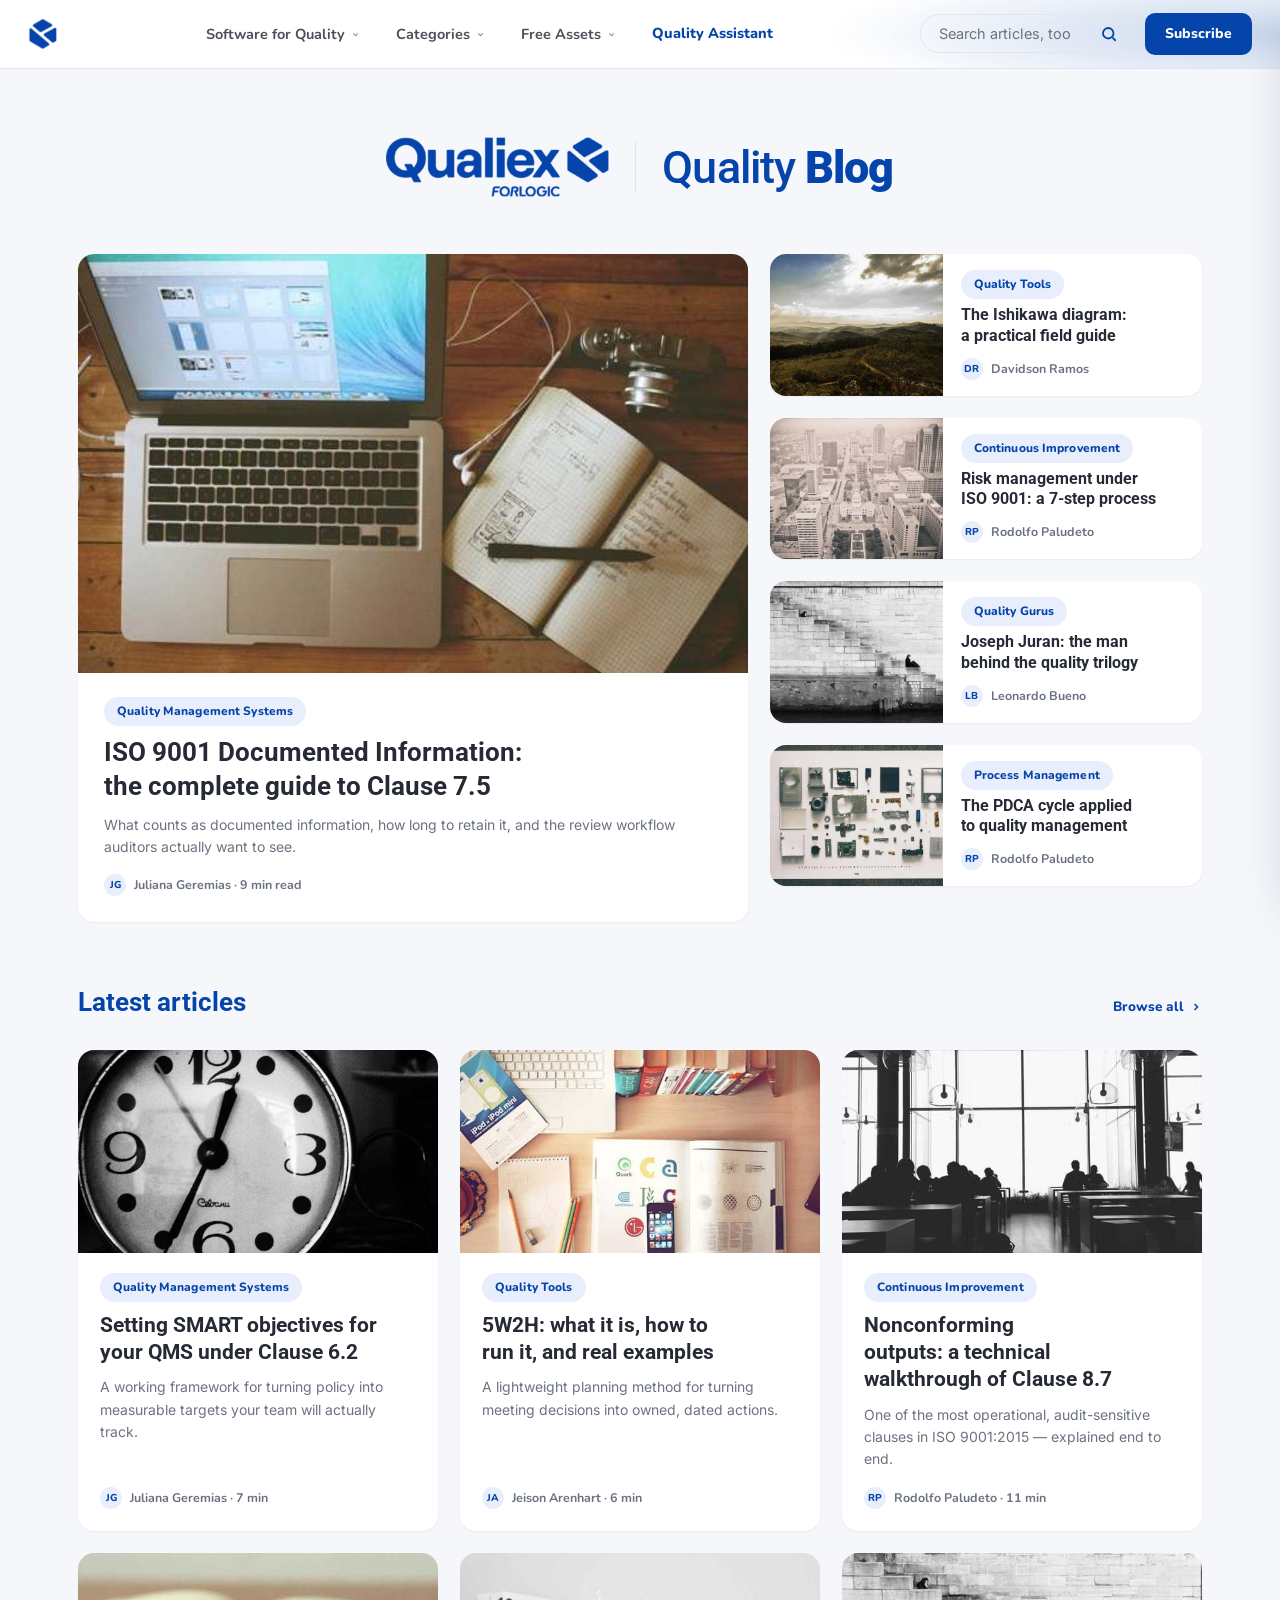
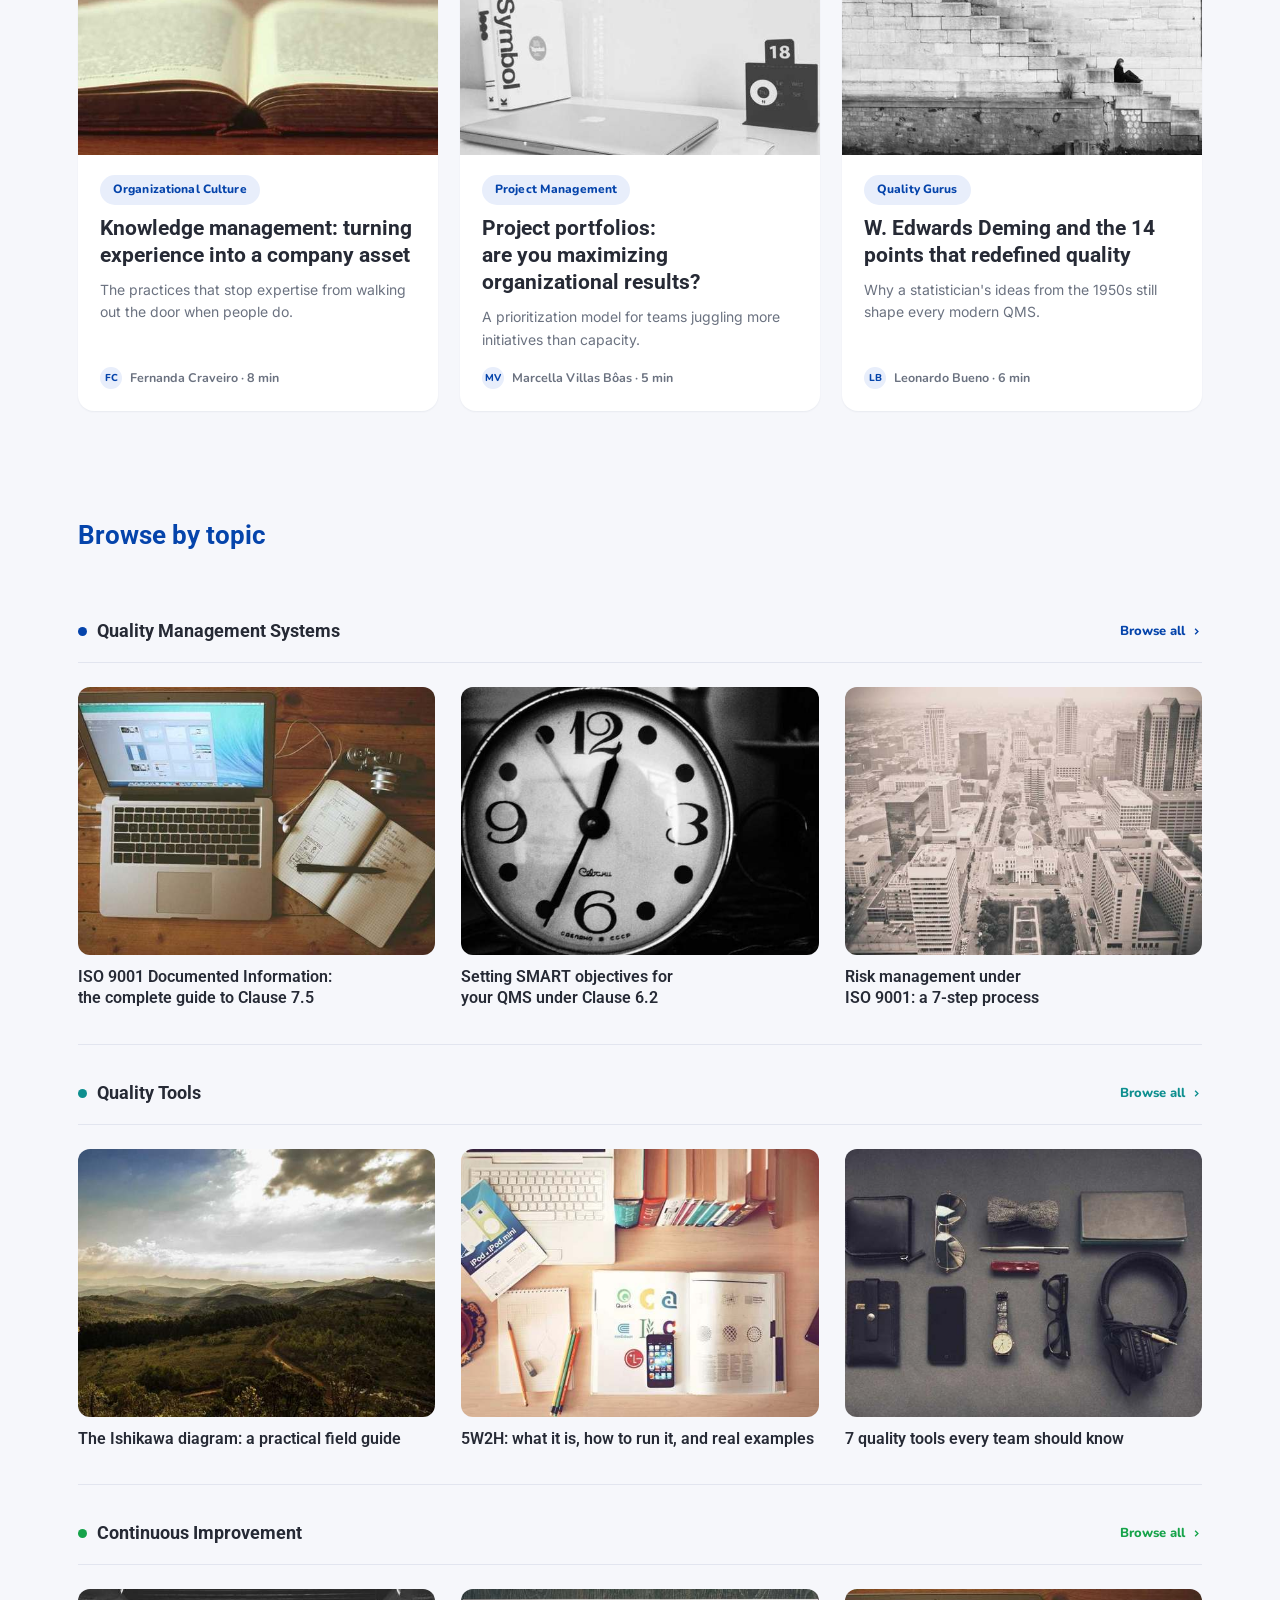
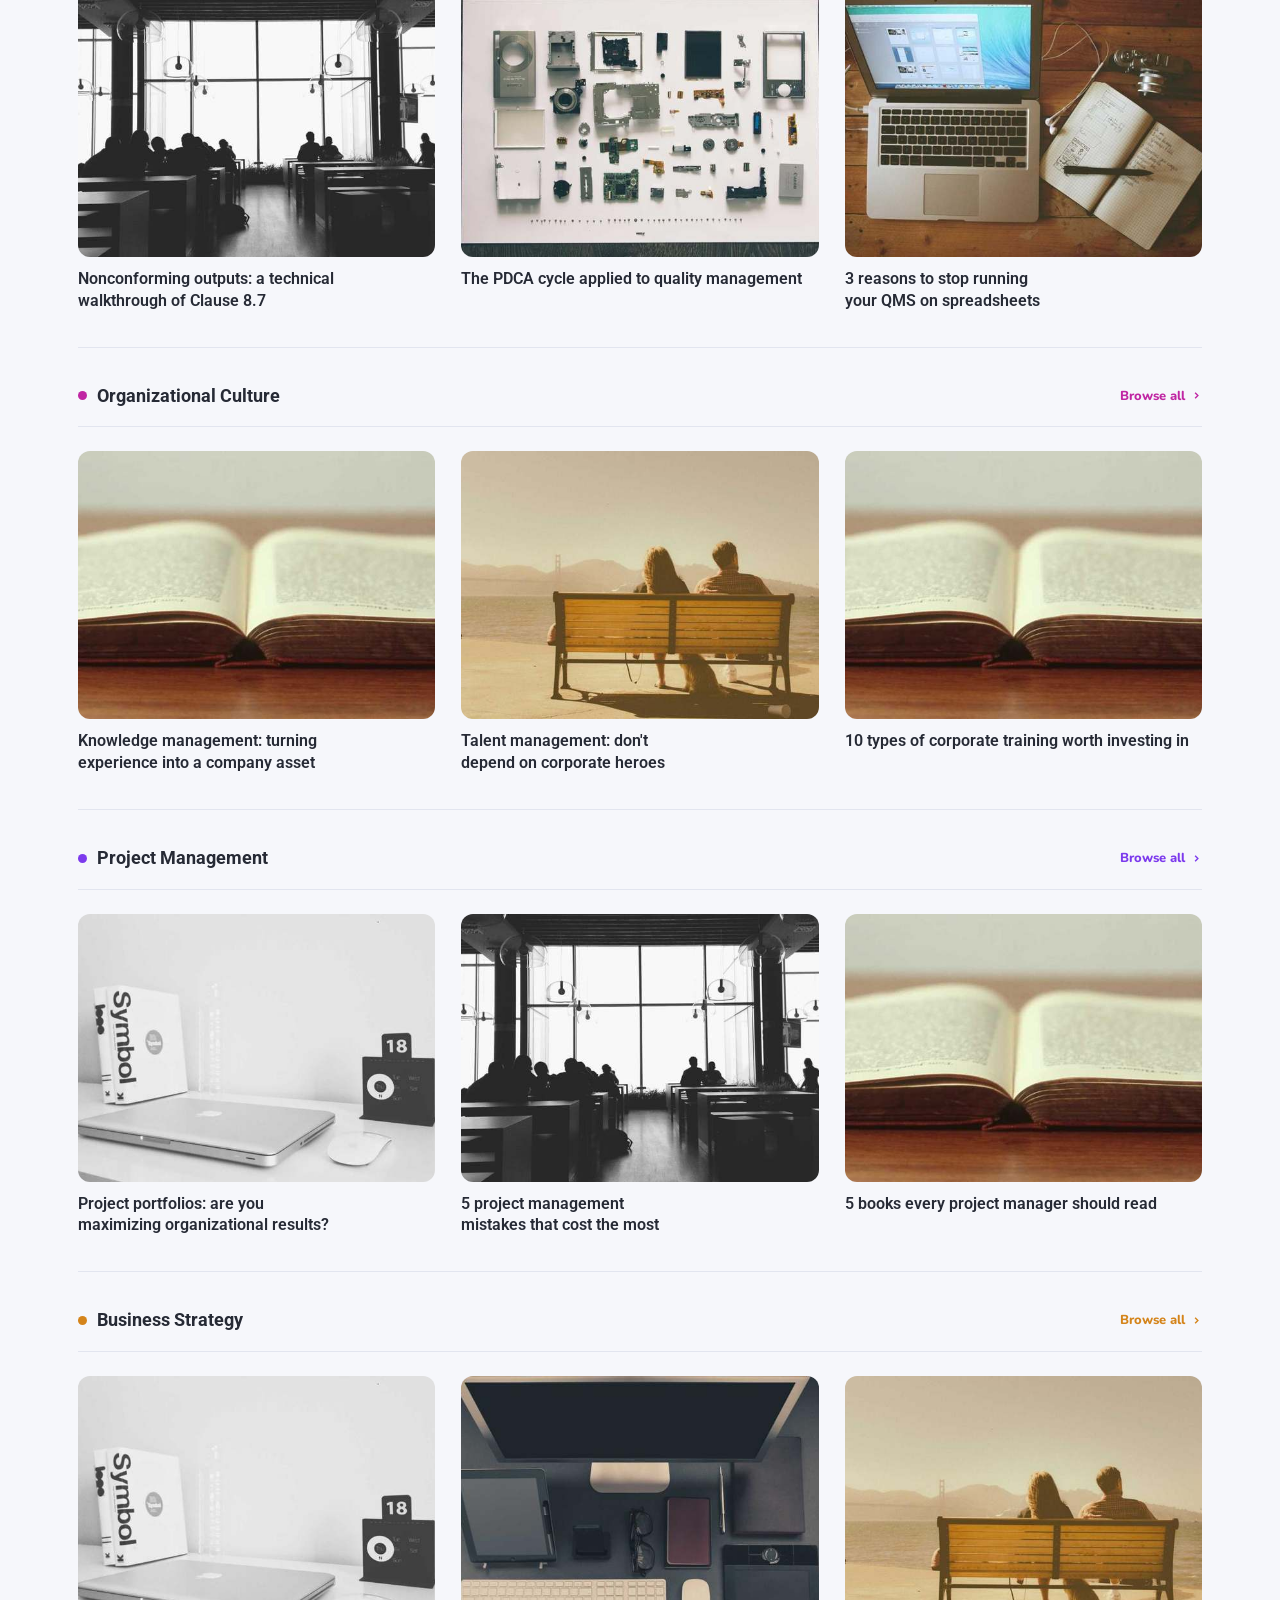
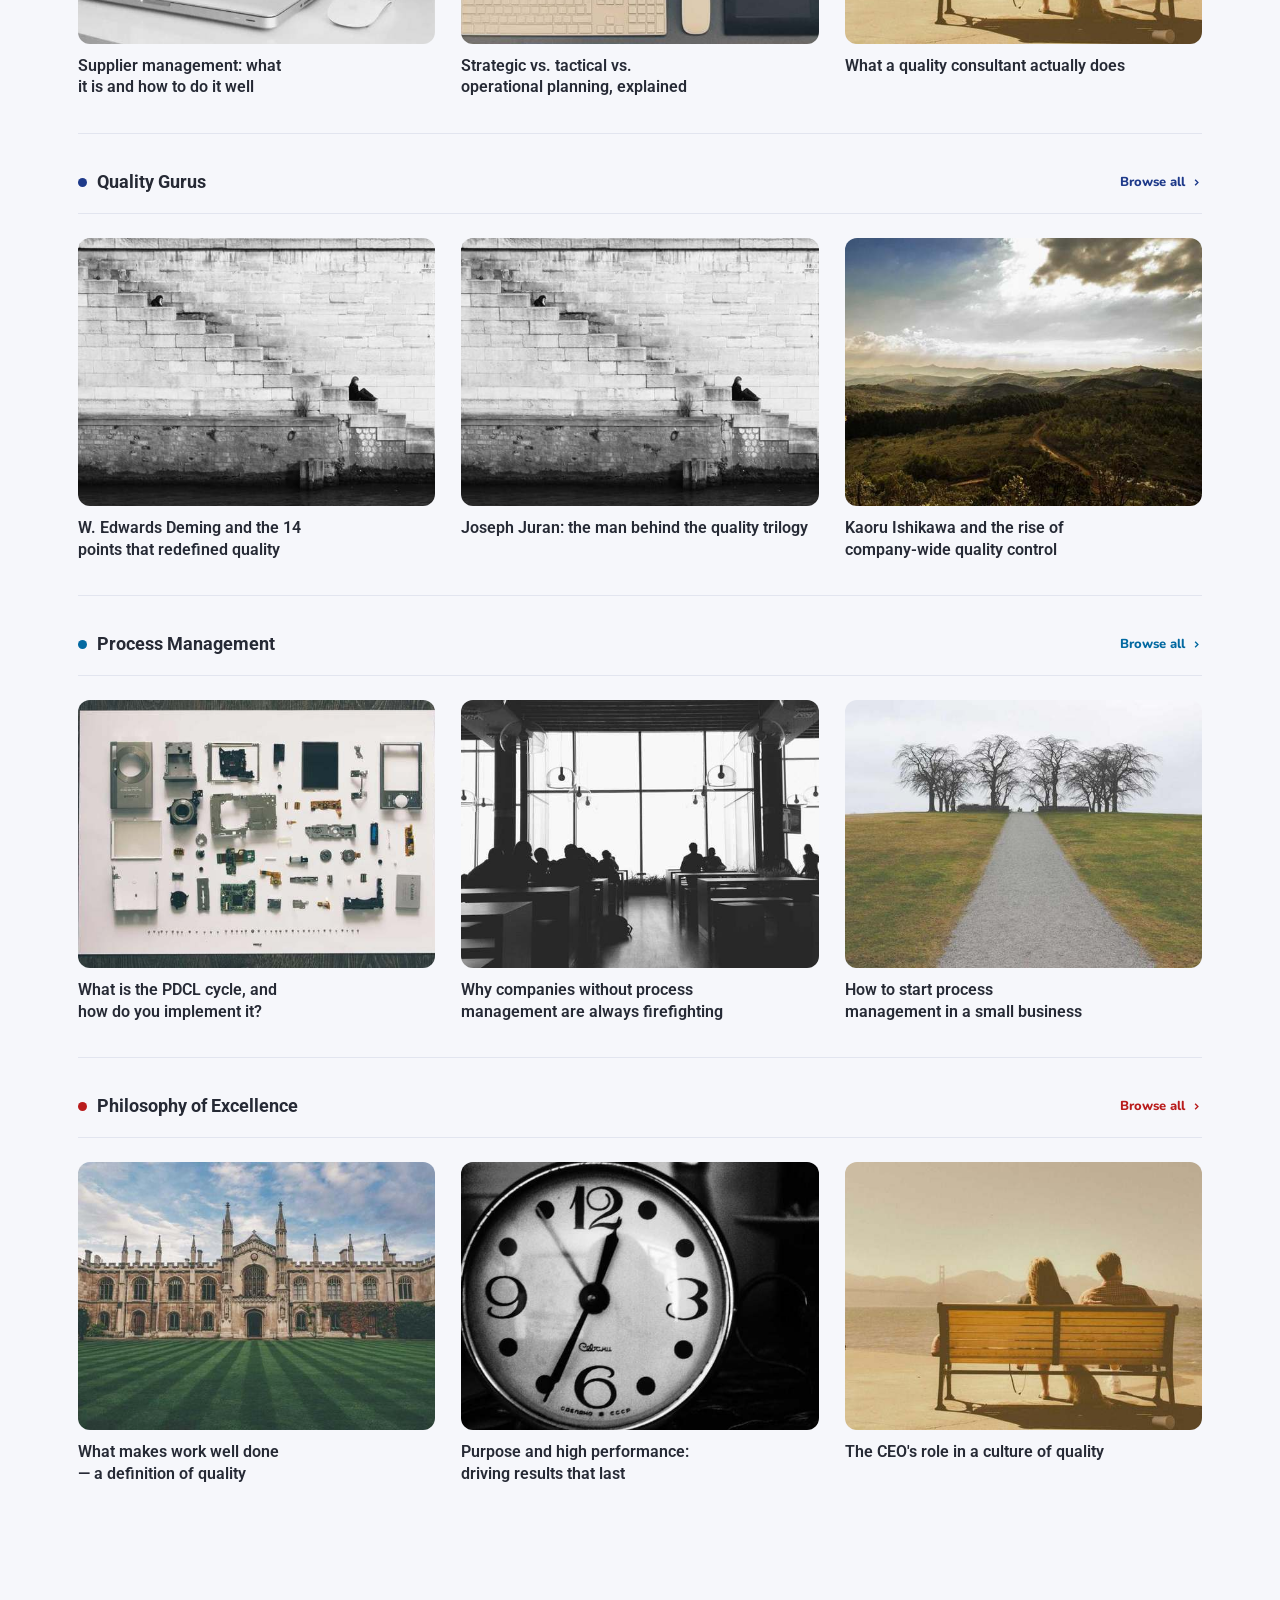
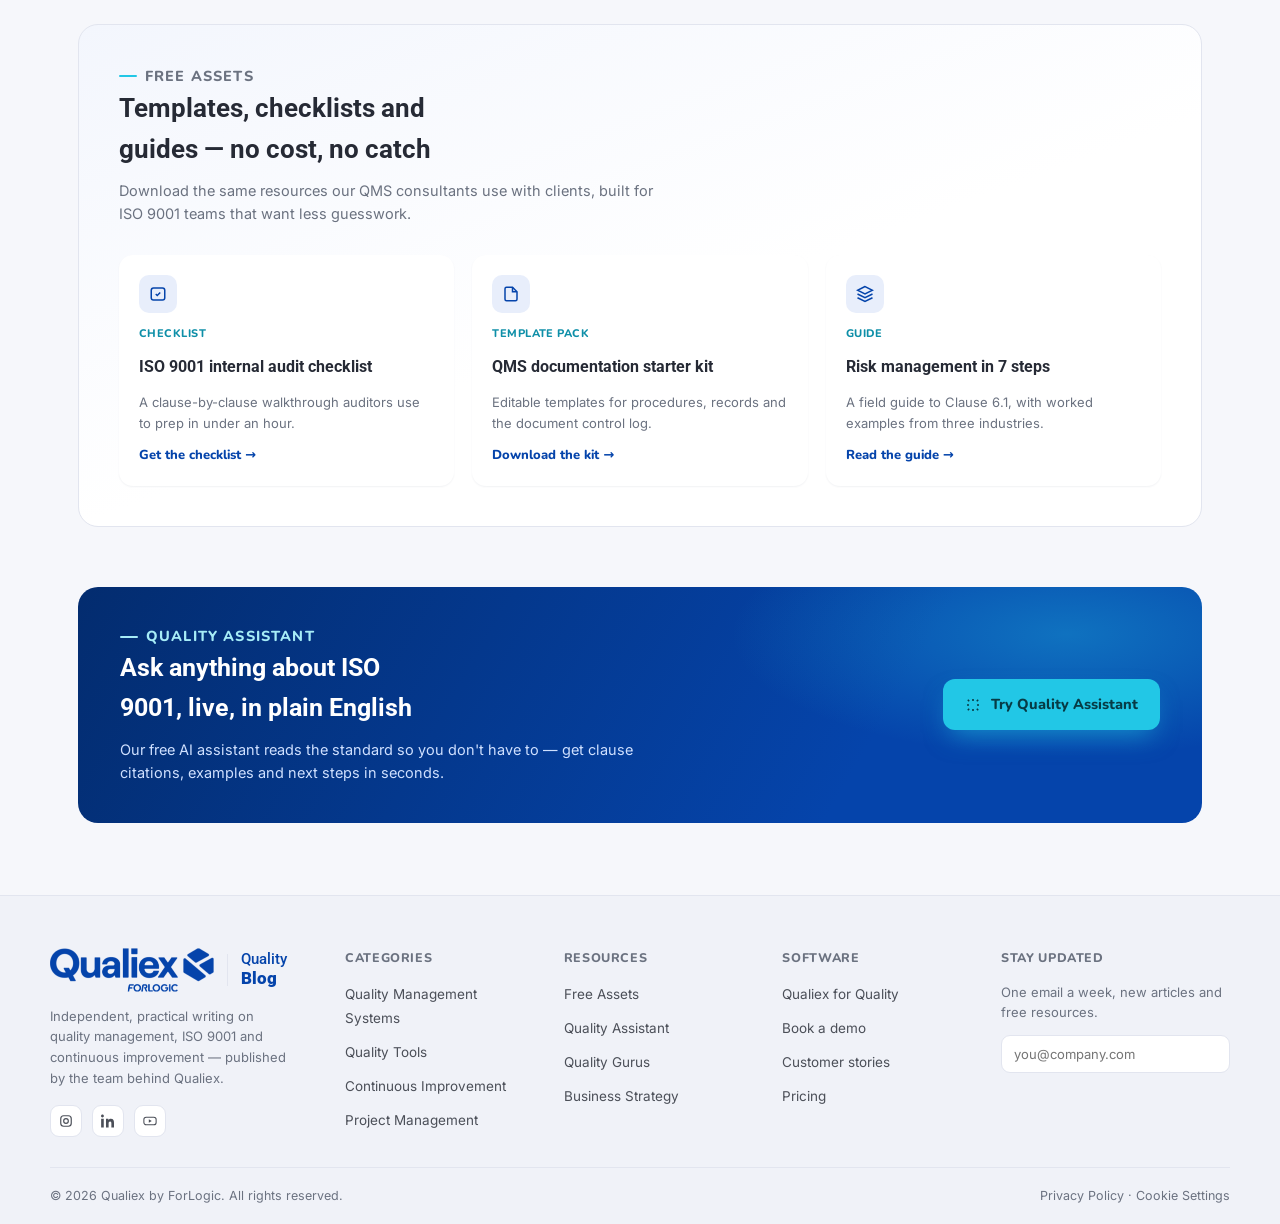
==== commit e850f397: "Rework the header: compact top bar + centered masthead on the homepage Replaces the tall topbar + 30" ====
--- a/index.html
+++ b/index.html
@@ -51,6 +51,58 @@
 
   /* ---------- header: top bar (logo / search / social) ---------- */
   header.main { border-bottom: 1px solid var(--border); background: var(--surface); }
+
+  /* ---------- CONCEPT: utility nav on top + big centered masthead below ---------- */
+  .nav-brand { flex: none; display: flex; align-items: center; }
+  .nav-brand-logo { height: 30px; width: 30px; display: block; }
+
+  .nav-actions { flex: none; display: flex; align-items: center; gap: 10px; }
+  .nav-actions .header-search-lg {
+    grid-area: unset; justify-self: unset; width: 215px; max-width: 100%;
+    padding: 9px 16px;
+  }
+  .subscribe-btn {
+    font-family: var(--font-ui); font-weight: 800; font-size: 14px;
+    background: var(--blue-700); color: #fff;
+    padding: 10px 20px; border-radius: 10px;
+    flex: none; white-space: nowrap;
+    transition: background .15s ease, transform .15s ease;
+  }
+  .subscribe-btn:hover { background: var(--blue-600); transform: translateY(-1px); }
+
+  /* Quality Assistant reads as a plain nav item inside the centred link group */
+  .nav-links a.qa-link { padding: 10px 16px; border-radius: 9px; transition: background .15s ease; }
+  .nav-links a.qa-link:hover { background: var(--blue-050); }
+  .nav-links .qa-full, .nav-links .qa-arrow { display: none; }
+  .nav-links .qa-short { display: inline; }
+
+  /* .wrap.masthead, not .masthead — the mobile `.wrap { padding: 0 18px }` rule
+     comes later in the sheet and would otherwise wipe the vertical padding */
+  .wrap.masthead {
+    display: flex; flex-direction: column; align-items: center; text-align: center;
+    /* top space scales with the wordmark so it never crowds the bar above */
+    padding: clamp(40px, 6.4vw, 68px) 20px clamp(24px, 2.6vw, 34px);
+  }
+  .masthead-brand { display: flex; align-items: center; gap: clamp(15px, 2.4vw, 26px); }
+  .masthead-logo { height: clamp(36px, 5.2vw, 60px); width: auto; flex: none; }
+  .masthead-divider { width: 1px; height: clamp(30px, 4.2vw, 50px); background: var(--border); flex: none; }
+  .masthead-wordmark {
+    font-family: var(--font-display); font-weight: 500;
+    font-size: clamp(25px, 4.3vw, 45px); letter-spacing: -.02em;
+    color: var(--blue-700); line-height: 1; white-space: nowrap;
+  }
+  .masthead-wordmark b { font-weight: 900; }
+
+  /* hero sits on the page background, with no rule between it and the feed */
+  header.main { border-bottom: 0; background: transparent; }
+
+  /* the link row needs its own collapse point — it crowds the logo/search first */
+  @media (max-width: 1100px) {
+    .nav-row-2 > .nav-links { display: none; }
+    .nav-row-2 > .nav-brand { flex: 1; }
+    .nav-actions .hamburger-btn { display: flex; }
+  }
+
   .wrap.topbar { max-width: 1400px; padding: 0 20px; }
   .topbar {
     display: grid; grid-template-columns: auto 1fr auto; grid-template-areas: "brand search social";
@@ -236,8 +288,9 @@
     content: ""; position: absolute; inset: 0; z-index: 0; pointer-events: none;
     background: radial-gradient(55% 160% at 100% 50%, color-mix(in srgb, var(--blue-700) 22%, transparent), transparent 65%);
   }
-  .wrap.nav-row-2 { max-width: 1180px; padding: 0 48px; }
-  .nav-row-2 { position: relative; z-index: 1; display: flex; align-items: center; justify-content: space-between; gap: 12px; height: 58px; }
+  .wrap.nav-row-2 { max-width: 1280px; padding: 0 28px; }
+  .nav-row-2 { position: relative; z-index: 1; display: flex; align-items: center; gap: 18px; height: 68px; }
+  .nav-row-2 > .nav-links { flex: 1; justify-content: center; }
   .nav-item { position: relative; flex: none; }
   .nav-trigger {
     font-family: var(--font-ui); font-weight: 700; font-size: 14.5px;
@@ -297,7 +350,7 @@
   .dropdown-panel.rich .d-text span { font-size: 12px; color: var(--muted); font-weight: 500; }
 
 /* ---------- hero ---------- */
-  .hero { padding: 40px 0 8px; }
+  .hero { padding: 6px 0 8px; }
   .eyebrow {
     font-family: var(--font-ui); font-weight: 800; font-size: 12px; letter-spacing: .08em;
     text-transform: uppercase; color: var(--blue-700);
@@ -511,12 +564,13 @@
     .brand > .brand-divider { display: none; }
     .brand-thin, .brand-name b { font-size: 17px; }
 
-    /* desktop secondary nav row (dropdowns) is replaced by the slide-in menu */
-    nav.primary-row { display: none; }
-
-    /* banner: shorter, copy-only on very small widths (art already hides at 760px) */
-    .banner-frame { height: 240px; }
-    .banner-copy { max-width: 82%; }
+    /* top bar keeps logo + Subscribe + hamburger; dropdowns move to the slide-in menu */
+    .wrap.nav-row-2 { padding: 0 18px; }
+    .nav-row-2 { height: 60px; gap: 12px; }
+    .nav-row-2 > .nav-links { display: none; }
+    .nav-brand { flex: 1; }
+    .nav-brand-logo { height: 26px; }
+    .subscribe-btn { padding: 9px 16px; font-size: 13.5px; }
 
     /* stacked bands */
     .band { padding: 24px; }
@@ -537,12 +591,10 @@
   }
 
   @media (max-width: 480px) {
-    .banner-frame { height: 200px; }
     .topic-mini-grid .mini-post { flex-basis: 84%; }
     .foot-grid { grid-template-columns: 1fr; }
     .brand-thin, .brand-name b { font-size: 15px; }
-    .banner-copy h3 { font-size: 19px; }
-    .banner-copy p { font-size: 13.5px; }
+    .subscribe-btn { padding: 8px 14px; font-size: 13px; }
   }
 
   /* ---------- real stock-photo cover images (Lorem Picsum, free-to-use placeholders) ---------- */
@@ -564,65 +616,11 @@
 </style>
 
 <header class="main">
-  <div class="wrap topbar">
-    <a class="brand" href="#">
-      <img class="brand-logo" src="[data-uri]" alt="Qualiex" />
-      <div class="brand-divider"></div>
-      <div class="brand-name"><span class="brand-thin">Quality</span><b style="font-size:17px;">Blog</b></div>
-    </a>
-    <form class="header-search-lg" onsubmit="return false" autocomplete="off">
-      <svg viewBox="0 0 24 24" fill="none" stroke="currentColor" stroke-width="2.4"><circle cx="11" cy="11" r="7"/><path d="M21 21l-4.3-4.3"/></svg>
-      <input type="search" id="desktopSearchInput" placeholder="Search articles, tools, guides…" />
-      <div class="search-dropdown" id="desktopSearchDropdown">
-        <div class="search-results">
-          <a class="search-result" href="post.html">
-            <span class="search-result-thumb photo-doc"></span>
-            <span class="search-result-text">
-              <b>ISO 9001 Documented Information: the Complete Guide to Clause 7.5</b>
-              <span>Quality Management Systems</span>
-            </span>
-          </a>
-        </div>
-        <div class="search-empty" hidden>No results found. Try a different search term.</div>
-        <a class="search-all" href="#">Show all results for "<span class="search-query-text"></span>"<svg viewBox="0 0 24 24" fill="none" stroke="currentColor" stroke-width="3"><path d="M9 6l6 6-6 6"/></svg></a>
-      </div>
-    </form>
-    <div class="topbar-actions">
-      <div class="header-social">
-        <a href="#" aria-label="LinkedIn"><svg viewBox="0 0 24 24" fill="currentColor"><path d="M4.98 3.5C4.98 4.88 3.87 6 2.5 6S0 4.88 0 3.5 1.12 1 2.5 1s2.48 1.12 2.48 2.5zM.24 8.25h4.5V23H.24V8.25zM8.25 8.25h4.31v2.02h.06c.6-1.14 2.07-2.34 4.26-2.34 4.56 0 5.4 3 5.4 6.9V23h-4.5v-6.6c0-1.57-.03-3.6-2.2-3.6-2.2 0-2.53 1.72-2.53 3.48V23h-4.5V8.25z"/></svg></a>
-        <a href="#" aria-label="Instagram"><svg viewBox="0 0 24 24" fill="none" stroke="currentColor" stroke-width="1.8"><rect x="3" y="3" width="18" height="18" rx="5"/><circle cx="12" cy="12" r="4"/><circle cx="17.5" cy="6.5" r="1" fill="currentColor" stroke="none"/></svg></a>
-        <a href="#" aria-label="YouTube"><svg viewBox="0 0 24 24" fill="none" stroke="currentColor" stroke-width="1.8"><rect x="1.5" y="5.5" width="21" height="13" rx="4"/><path d="M10 9.2l5 2.8-5 2.8V9.2z" fill="currentColor" stroke="none"/></svg></a>
-      </div>
-      <button class="hamburger-btn" id="hamburgerBtn" type="button" aria-label="Open menu" onclick="toggleMobileMenu()">
-        <svg viewBox="0 0 24 24" fill="none" stroke="currentColor" stroke-width="2.2" stroke-linecap="round"><path d="M3 6h18M3 12h18M3 18h18"/></svg>
-      </button>
-    </div>
-  </div>
-
-  <div class="banner-slot">
-    <a class="banner-frame" href="#" aria-label="New to ISO 9001? Get the complete guide, free">
-      <div class="banner-copy">
-        <span class="banner-badge">Free guide</span>
-        <h3>New to ISO 9001?</h3>
-        <p>Get the complete clause-by-clause guide to the standard — free, no signup walls.</p>
-        <span class="banner-cta">Get the guide →</span>
-      </div>
-      <div class="banner-art" aria-hidden="true">
-        <svg viewBox="0 0 200 200" fill="none">
-          <circle cx="100" cy="100" r="86" stroke="#ffffff" stroke-opacity=".18" stroke-width="2"/>
-          <circle cx="100" cy="100" r="64" stroke="#ffffff" stroke-opacity=".28" stroke-width="2"/>
-          <circle cx="100" cy="100" r="52" fill="#22c7e6"/>
-          <path d="M83 100l12 12 24-26" stroke="#073b45" stroke-width="7" stroke-linecap="round" stroke-linejoin="round" fill="none"/>
-          <path d="M60 168l14-32 26 10-40 22z" fill="#ffffff" fill-opacity=".85"/>
-          <path d="M140 168l-14-32-26 10 40 22z" fill="#ffffff" fill-opacity=".65"/>
-        </svg>
-      </div>
-      <span class="banner-size-tag">Recommended banner size — 1200 × 300</span>
-    </a>
-  </div>
-
   <nav class="primary-row">
     <div class="wrap nav-row-2">
+      <a class="nav-brand" href="#" aria-label="Qualiex">
+        <img class="nav-brand-logo" src="[data-uri]" alt="Qualiex" />
+      </a>
       <div class="nav-links">
       <div class="nav-item">
         <button class="nav-trigger">Software for Quality<svg class="chev" viewBox="0 0 24 24" fill="none" stroke="currentColor" stroke-width="3"><path d="M6 9l6 6 6-6"/></svg></button>
@@ -674,14 +672,45 @@
           </a>
         </div>
       </div>
-      </div>
-      <a class="qa-link" href="#">
-        <span class="qa-full">Try out the <span class="qa-highlight">Quality Assistant</span> for free!</span>
-        <span class="qa-short"><span class="qa-highlight">Quality Assistant</span></span>
-        <span class="qa-arrow">→</span>
-      </a>
+        <a class="qa-link" href="#">
+          <span class="qa-full">Try out the <span class="qa-highlight">Quality Assistant</span> for free!</span>
+          <span class="qa-short"><span class="qa-highlight">Quality Assistant</span></span>
+          <span class="qa-arrow">&#8594;</span>
+        </a>
+      </div>
+      <div class="nav-actions">
+        <form class="header-search-lg" onsubmit="return false" autocomplete="off">
+        <svg viewBox="0 0 24 24" fill="none" stroke="currentColor" stroke-width="2.4"><circle cx="11" cy="11" r="7"/><path d="M21 21l-4.3-4.3"/></svg>
+        <input type="search" id="desktopSearchInput" placeholder="Search articles, tools, guides…" />
+        <div class="search-dropdown" id="desktopSearchDropdown">
+        <div class="search-results">
+        <a class="search-result" href="post.html">
+        <span class="search-result-thumb photo-doc"></span>
+        <span class="search-result-text">
+        <b>ISO 9001 Documented Information: the Complete Guide to Clause 7.5</b>
+        <span>Quality Management Systems</span>
+        </span>
+        </a>
+        </div>
+        <div class="search-empty" hidden>No results found. Try a different search term.</div>
+        <a class="search-all" href="#">Show all results for "<span class="search-query-text"></span>"<svg viewBox="0 0 24 24" fill="none" stroke="currentColor" stroke-width="3"><path d="M9 6l6 6-6 6"/></svg></a>
+        </div>
+        </form>
+        <a class="subscribe-btn" href="#">Subscribe</a>
+        <button class="hamburger-btn" id="hamburgerBtn" type="button" aria-label="Open menu" onclick="toggleMobileMenu()">
+        <svg viewBox="0 0 24 24" fill="none" stroke="currentColor" stroke-width="2.2" stroke-linecap="round"><path d="M3 6h18M3 12h18M3 18h18"/></svg>
+        </button>
+      </div>
     </div>
   </nav>
+
+  <div class="wrap masthead">
+    <a class="masthead-brand" href="#">
+      <img class="masthead-logo" src="[data-uri]" alt="Qualiex" />
+      <span class="masthead-divider"></span>
+      <span class="masthead-wordmark">Quality <b>Blog</b></span>
+    </a>
+  </div>
 </header>
 
 <div class="mobile-menu-backdrop" id="mobileMenuBackdrop" onclick="toggleMobileMenu()"></div>
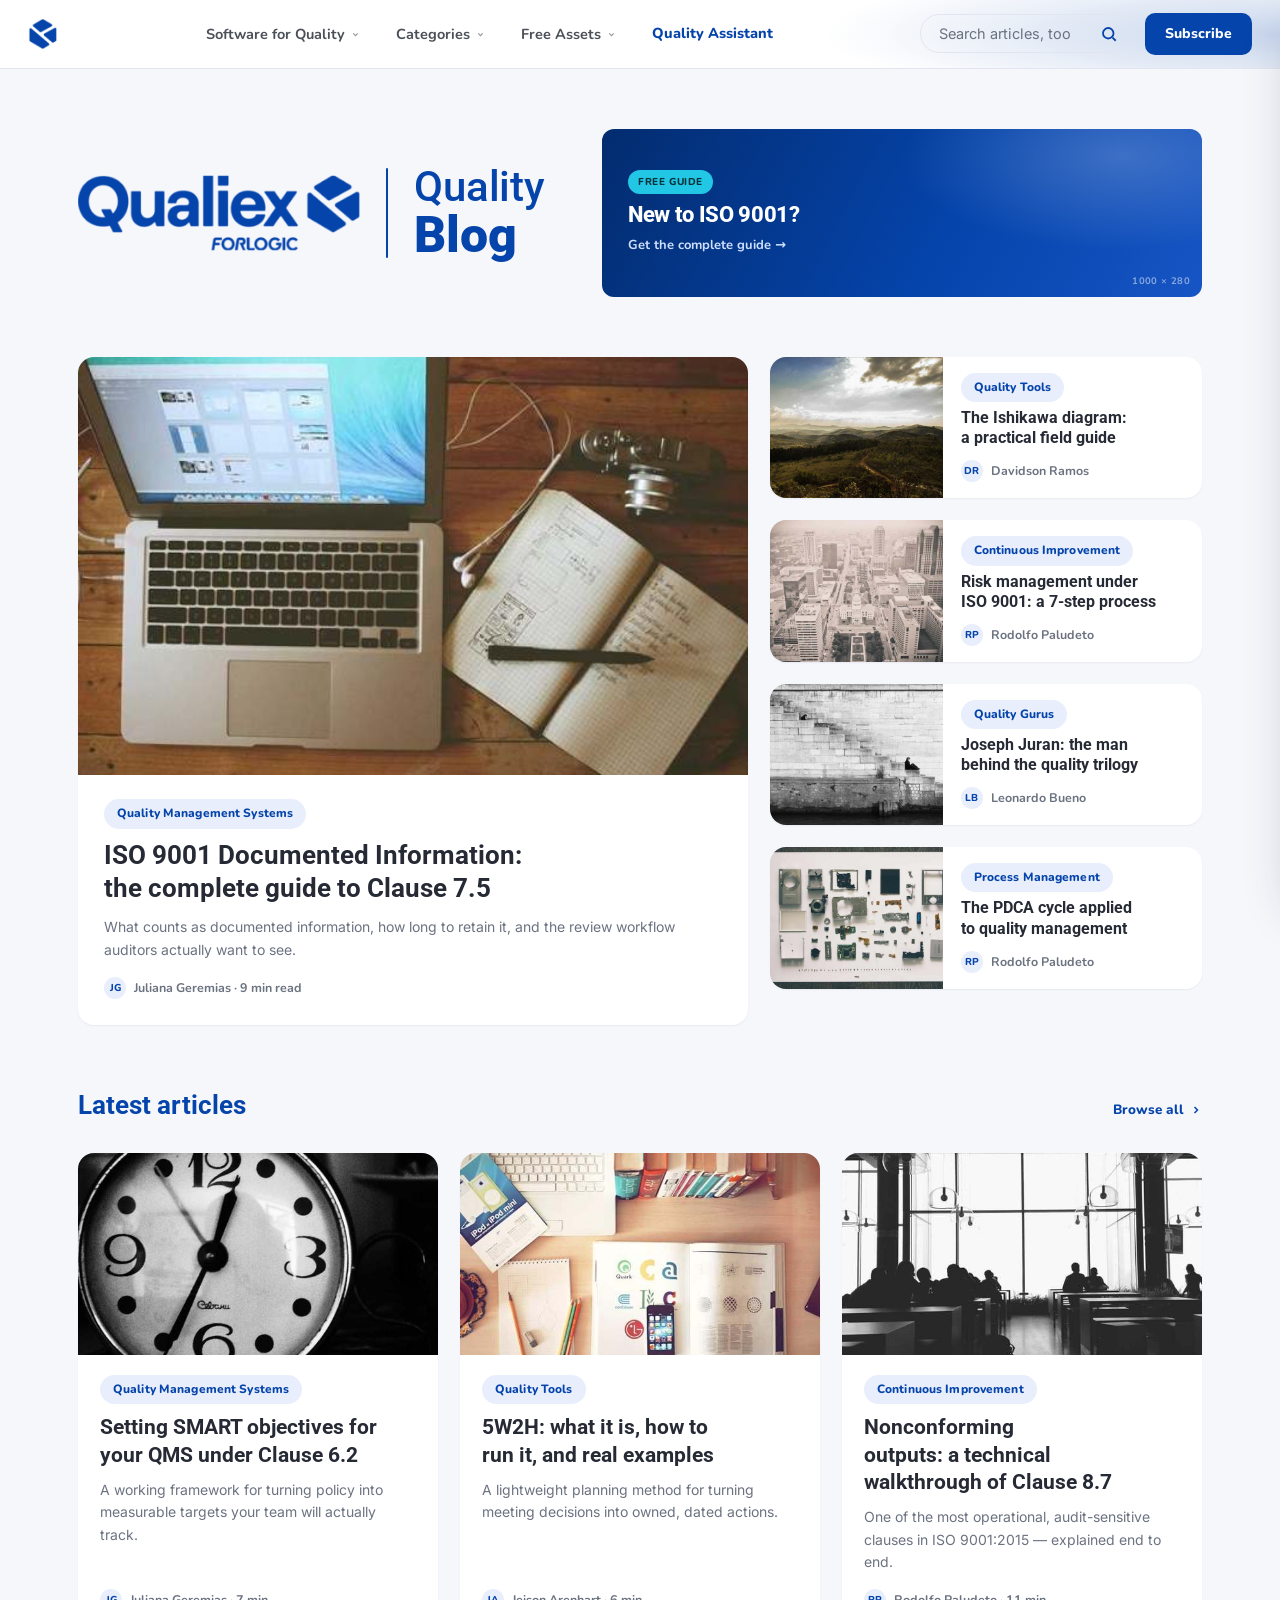
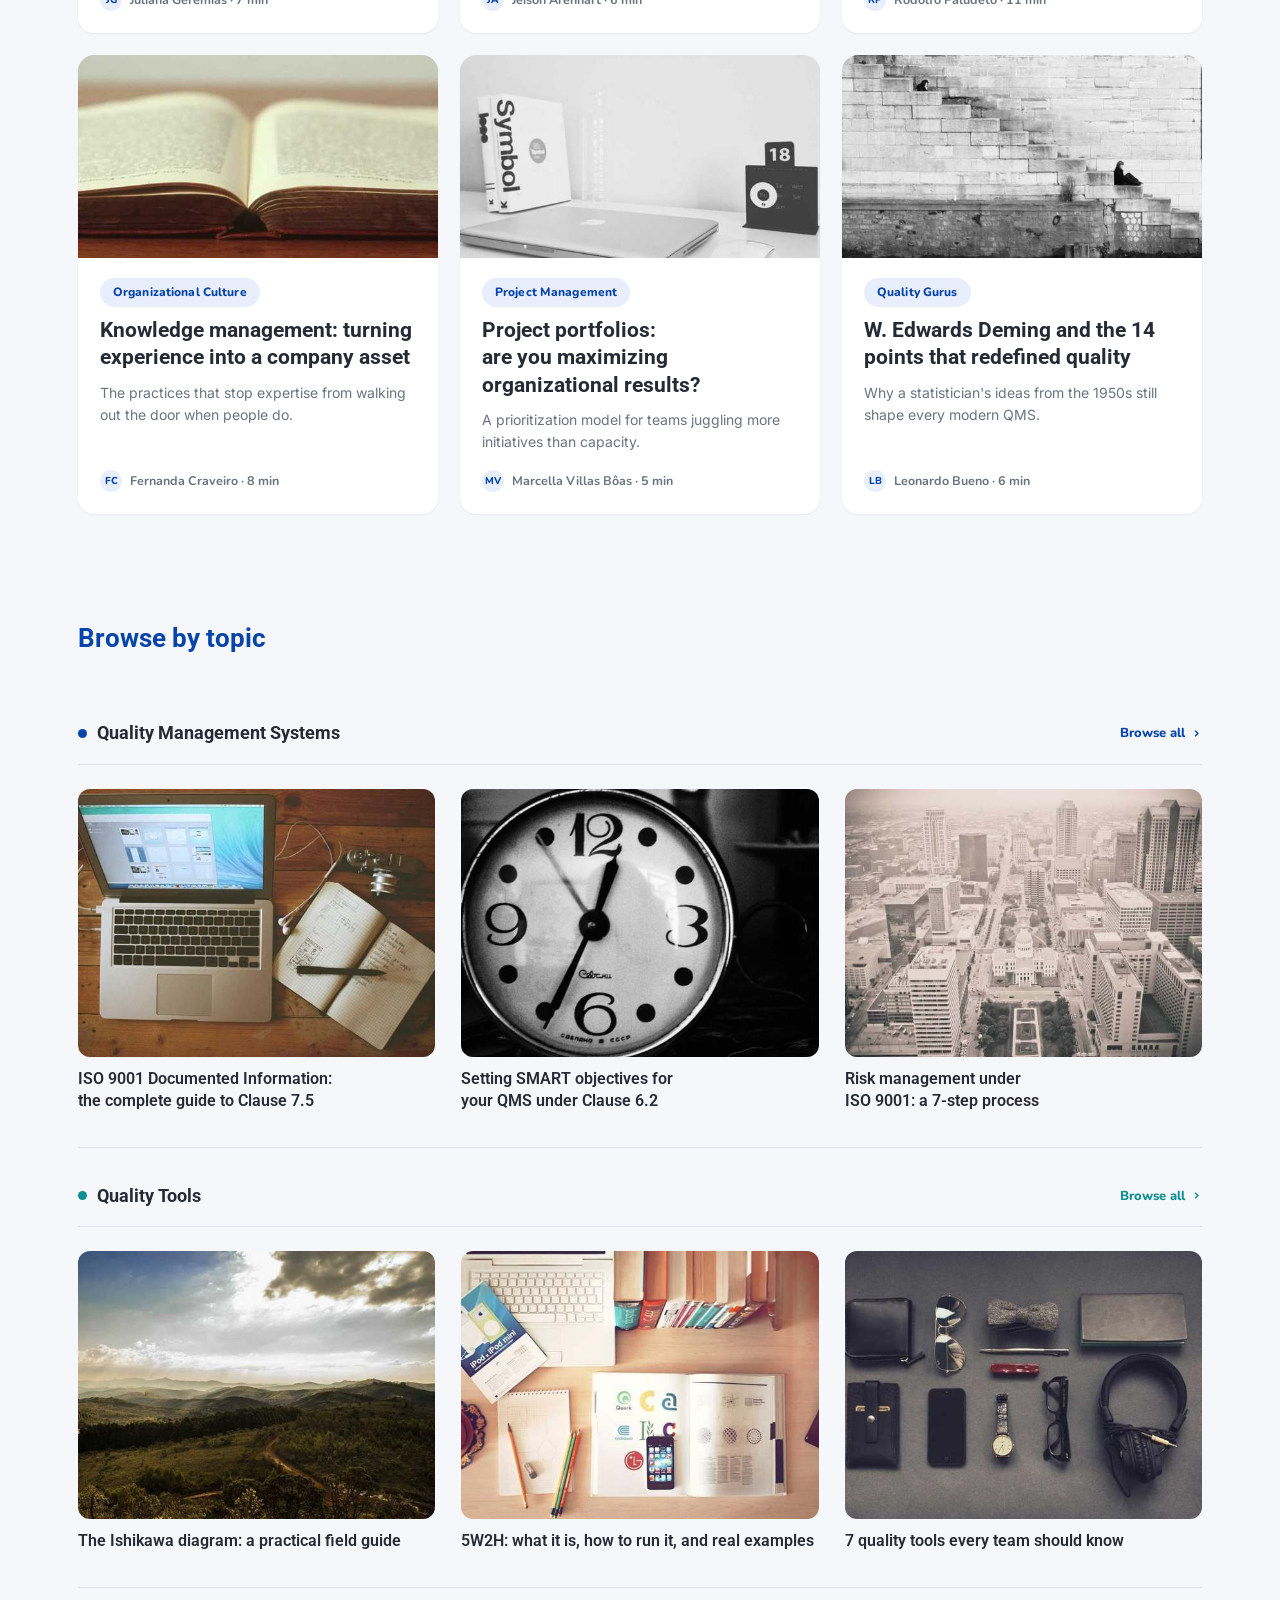
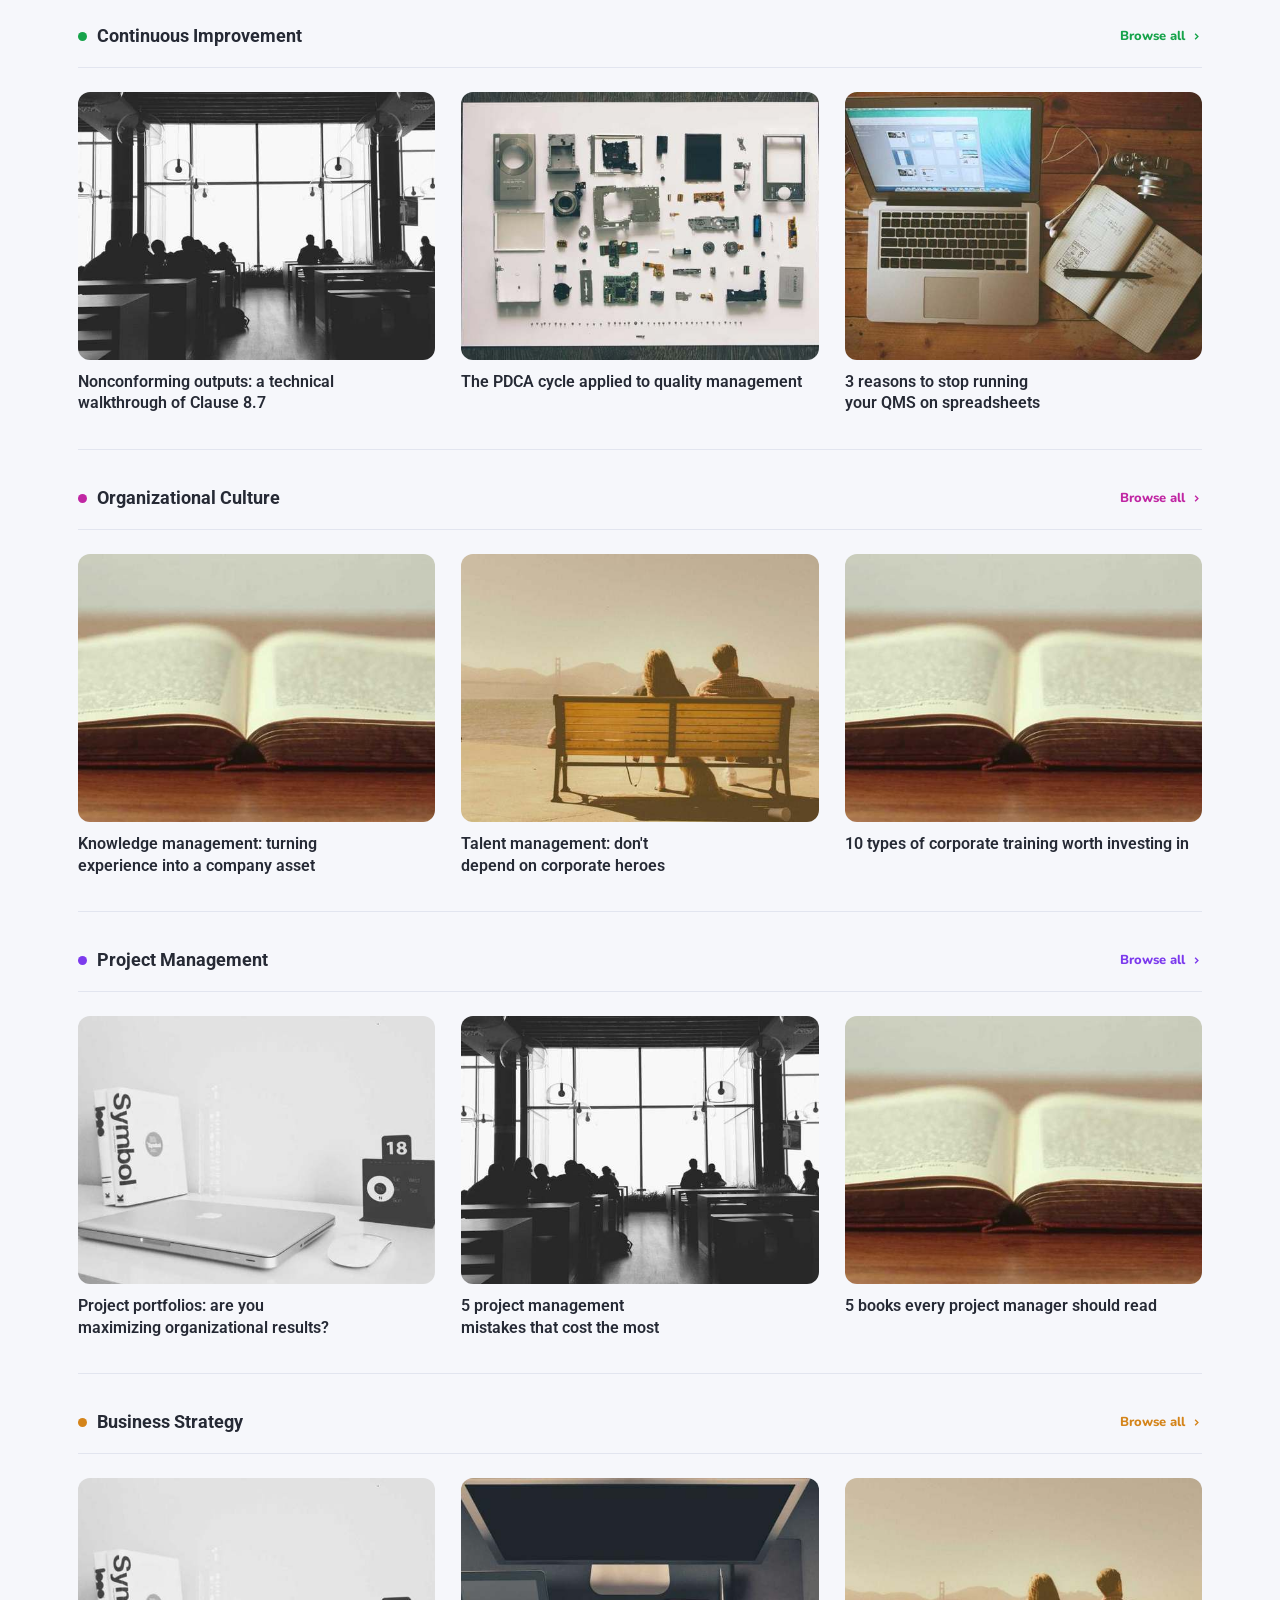
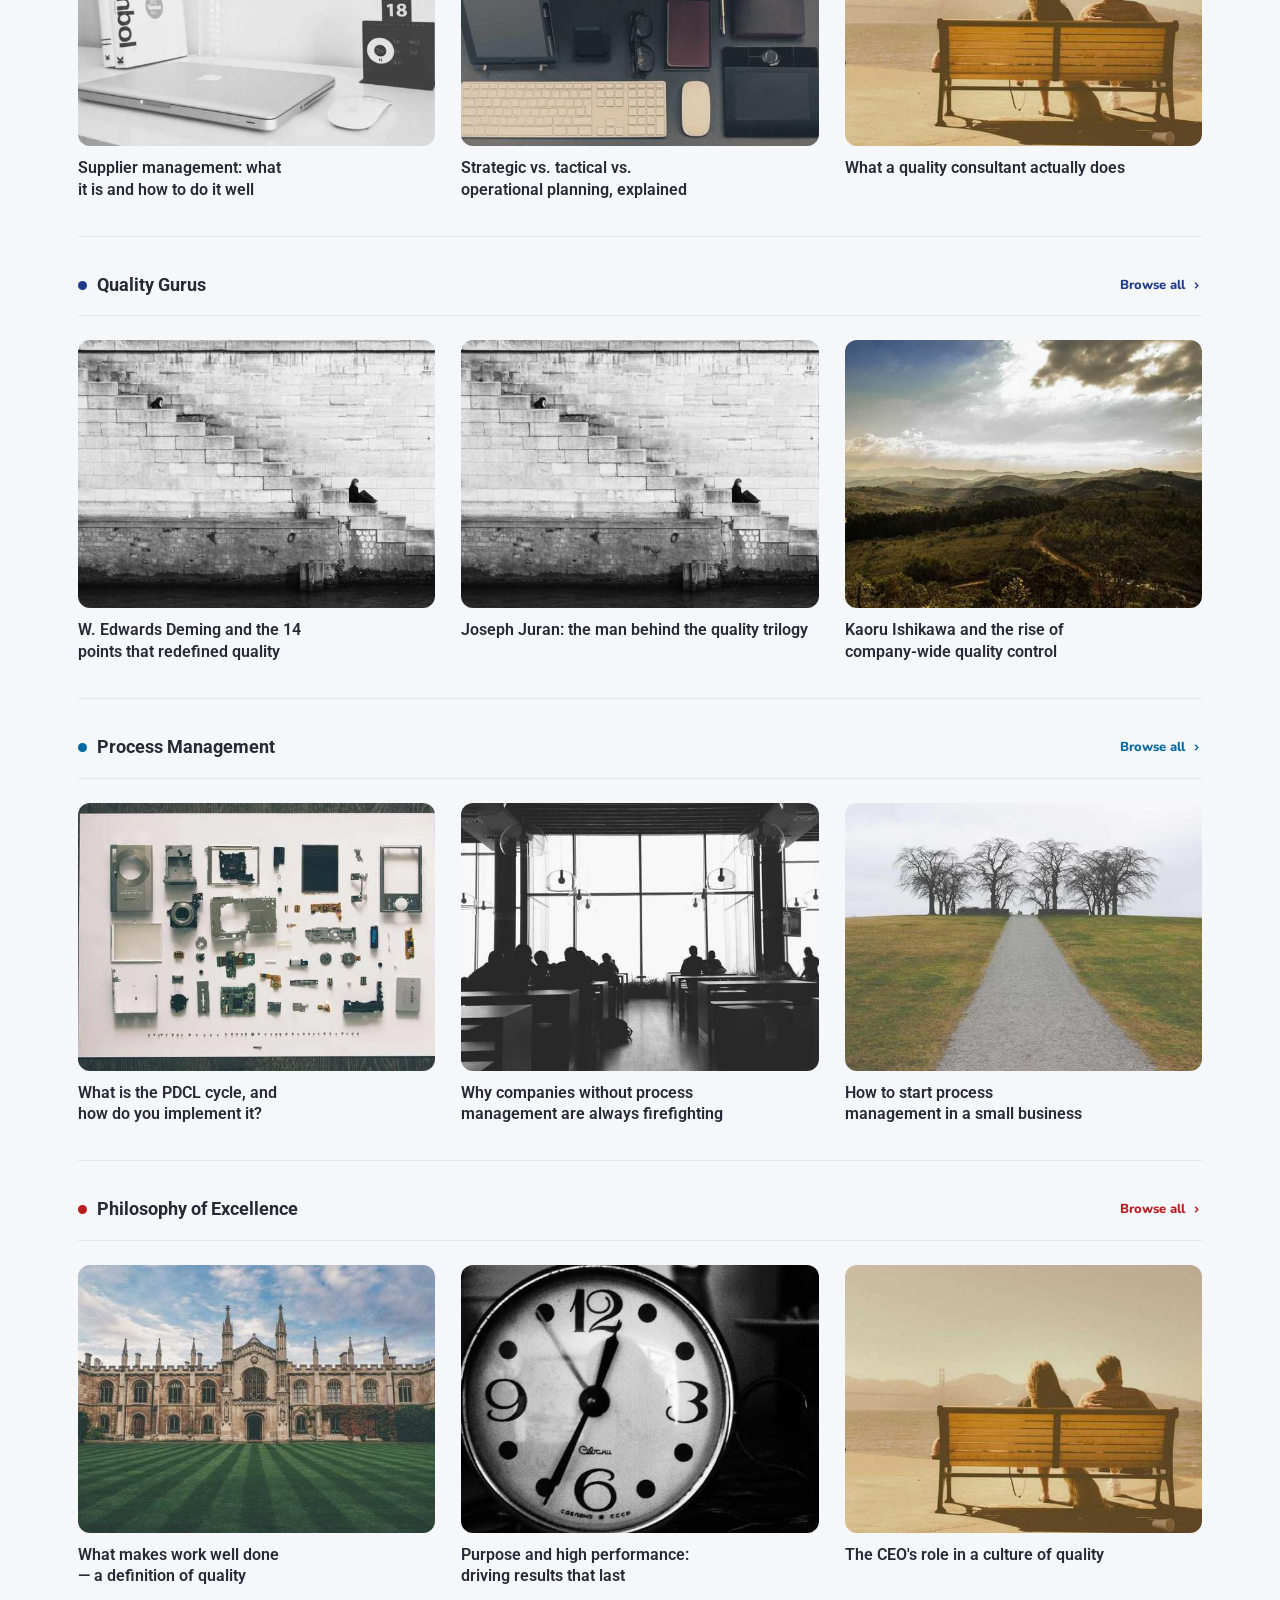
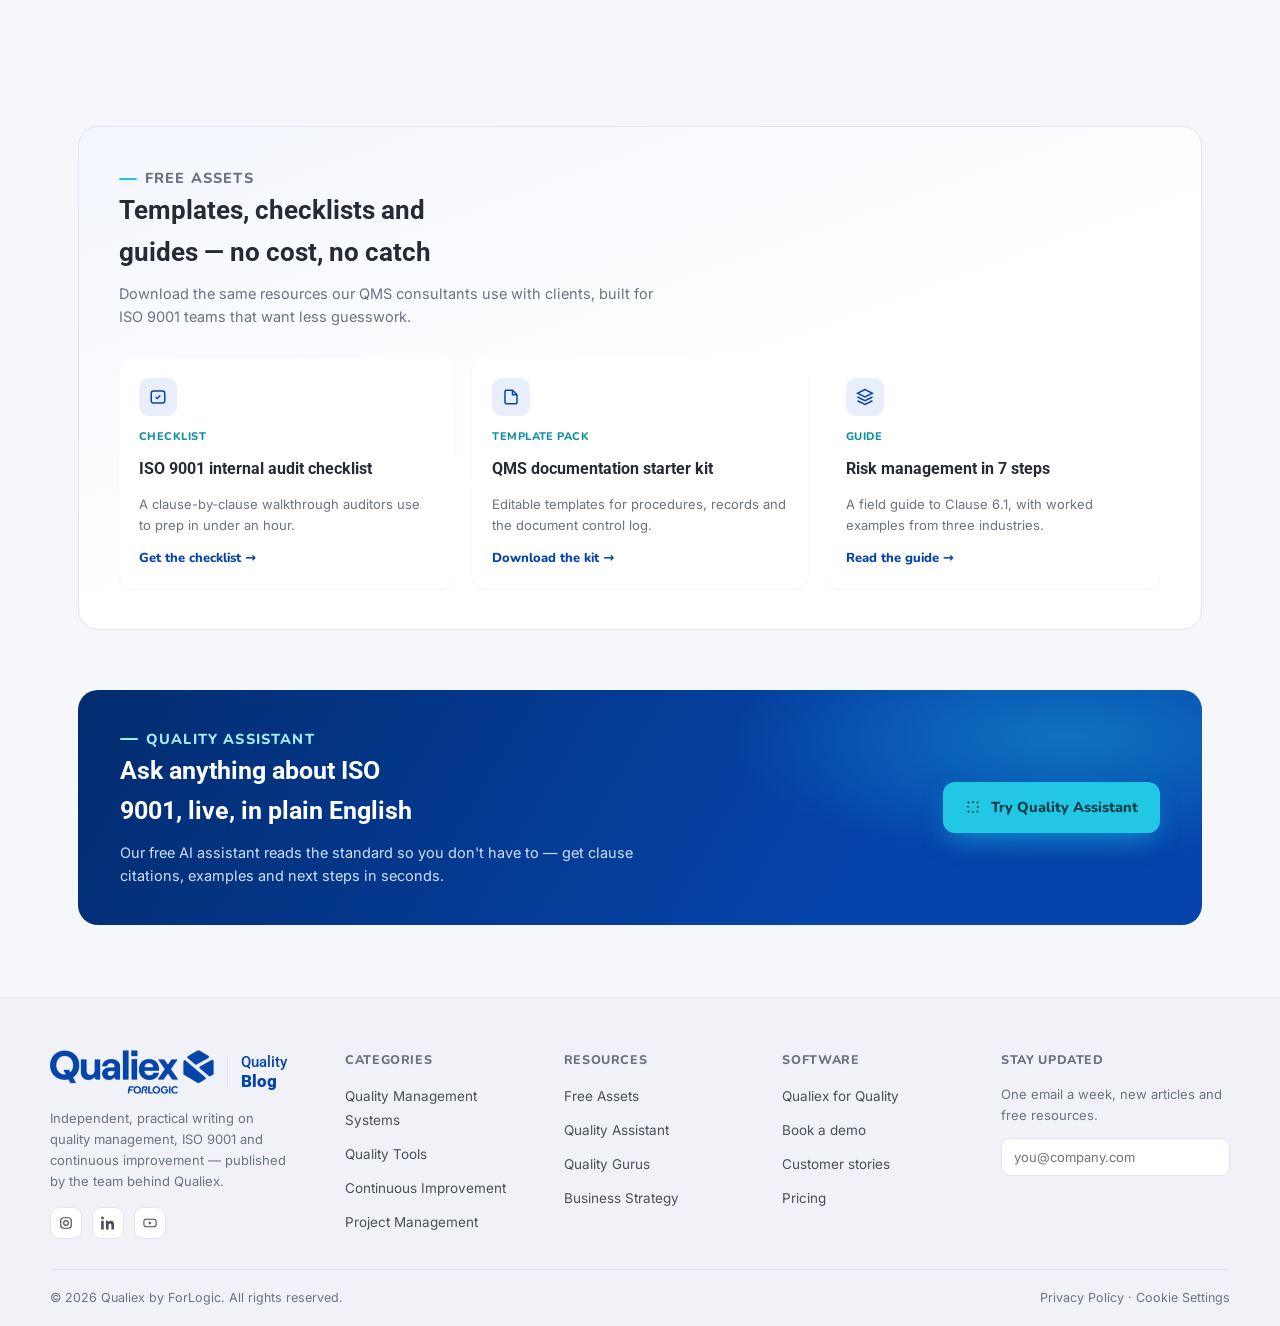
==== commit cbcecb7a: "Split the masthead into brand and promo banner The brand moves left at its full size and a promo slo" ====
--- a/index.html
+++ b/index.html
@@ -78,23 +78,121 @@
 
   /* .wrap.masthead, not .masthead — the mobile `.wrap { padding: 0 18px }` rule
      comes later in the sheet and would otherwise wipe the vertical padding */
+  /* brand left, editorial note right; .wrap.masthead so the mobile
+     `.wrap { padding: 0 18px }` rule can't wipe the vertical padding */
   .wrap.masthead {
-    display: flex; flex-direction: column; align-items: center; text-align: center;
-    /* top space scales with the wordmark so it never crowds the bar above */
-    padding: clamp(40px, 6.4vw, 68px) 20px clamp(24px, 2.6vw, 34px);
-  }
-  .masthead-brand { display: flex; align-items: center; gap: clamp(15px, 2.4vw, 26px); }
-  .masthead-logo { height: clamp(36px, 5.2vw, 60px); width: auto; flex: none; }
-  .masthead-divider { width: 1px; height: clamp(30px, 4.2vw, 50px); background: var(--border); flex: none; }
+    display: grid; grid-template-columns: auto minmax(0, 1fr);
+    align-items: center; gap: clamp(20px, 4.5vw, 60px);
+    /* 28px matches .wrap so the brand and banner line up with the cards below */
+    padding: clamp(36px, 5.4vw, 60px) 28px clamp(26px, 2.8vw, 36px);
+  }
+  .masthead-note { justify-self: end; text-align: right; max-width: 40ch; }
+  .masthead-note-label {
+    display: block; margin-bottom: 7px;
+    font-family: var(--font-ui); font-weight: 800; font-size: 11px;
+    letter-spacing: .14em; text-transform: uppercase; color: var(--cyan-600);
+  }
+  .masthead-note p {
+    margin: 0; font-size: clamp(13.5px, 1.15vw, 15px);
+    line-height: 1.6; color: var(--muted);
+  }
+  .masthead-note b { color: var(--blue-700); font-weight: 600; }
+
+  /* fills its column, so the distance to the brand is always the grid gap */
+  .masthead-banner {
+    justify-self: stretch; position: relative; overflow: hidden;
+    width: 100%; aspect-ratio: 25 / 7;
+    border-radius: 12px; display: flex; align-items: center;
+    background: linear-gradient(118deg, var(--blue-900), var(--blue-700) 58%, var(--blue-600));
+    transition: transform .18s ease, box-shadow .18s ease;
+  }
+  .masthead-banner::after {
+    content: ""; position: absolute; inset: 0; pointer-events: none;
+    background: radial-gradient(58% 90% at 86% 16%, rgba(255,255,255,.20), transparent 62%);
+  }
+  .masthead-banner:hover { transform: translateY(-2px); box-shadow: 0 12px 28px rgba(3,44,111,.24); }
+  .mb-copy {
+    position: relative; z-index: 1; padding: 0 clamp(18px, 2.2vw, 26px);
+    display: flex; flex-direction: column; align-items: flex-start; gap: 8px; min-width: 0;
+  }
+  .mb-badge {
+    font-family: var(--font-ui); font-weight: 800; font-size: 10px;
+    letter-spacing: .06em; text-transform: uppercase;
+    background: var(--cyan-500); color: #06323a;
+    padding: 4px 10px; border-radius: 999px;
+  }
+  .mb-copy h3 {
+    margin: 0; color: #fff; font-family: var(--font-display); font-weight: 800;
+    font-size: clamp(17px, 1.7vw, 22px); line-height: 1.15; letter-spacing: -.015em;
+  }
+  .mb-cta {
+    font-family: var(--font-ui); font-weight: 700; font-size: 13px; color: #cfe0ff;
+    display: inline-flex; align-items: center; gap: 6px;
+  }
+  .masthead-banner:hover .mb-cta { color: #fff; }
+  /* supporting line, only shown on the mobile strip */
+  .mb-sub { display: none; color: #cfe0ff; line-height: 1.45; }
+  /* only used by the slim mobile strip */
+  .mb-arrow {
+    display: none; position: relative; z-index: 1; flex: none;
+    width: 34px; height: 34px; border-radius: 50%;
+    background: rgba(255, 255, 255, .16); color: #fff;
+    align-items: center; justify-content: center;
+    font-size: 17px; line-height: 1;
+  }
+  .masthead-banner:hover .mb-arrow { background: rgba(255, 255, 255, .26); }
+  .mb-size {
+    position: absolute; z-index: 1; bottom: 9px; right: 12px;
+    font-family: var(--font-ui); font-size: 9.5px; font-weight: 700;
+    letter-spacing: .04em; color: rgba(255,255,255,.5);
+  }
+  .masthead-brand { display: flex; align-items: center; gap: clamp(15px, 2.3vw, 26px); }
+  .masthead-logo { height: clamp(40px, 6.2vw, 76px); width: auto; flex: none; }
+  /* stretches to the stacked wordmark instead of a fixed height */
+  .masthead-divider {
+    width: 2px; align-self: stretch; margin: 3px 0; border-radius: 1px;
+    background: var(--blue-700); flex: none;
+  }
+  /* "Quality" over "Blog", matching the original lockup */
   .masthead-wordmark {
-    font-family: var(--font-display); font-weight: 500;
-    font-size: clamp(25px, 4.3vw, 45px); letter-spacing: -.02em;
-    color: var(--blue-700); line-height: 1; white-space: nowrap;
-  }
-  .masthead-wordmark b { font-weight: 900; }
+    display: flex; flex-direction: column; align-items: flex-start;
+    font-family: var(--font-display); letter-spacing: -.02em;
+    color: var(--blue-700); line-height: 1.04; white-space: nowrap;
+  }
+  .masthead-wordmark span { font-weight: 500; font-size: clamp(21px, 3.6vw, 42px); }
+  .masthead-wordmark b { font-weight: 900; font-size: clamp(24px, 4.3vw, 50px); }
 
   /* hero sits on the page background, with no rule between it and the feed */
   header.main { border-bottom: 0; background: transparent; }
+
+  /* the note can't hold its own column next to a big brand — stack it under */
+  /* Stacked: brand centred, banner full width. Everything here is sized with
+     calc(px + vw) rather than clamp() so the whole lockup keeps one proportion
+     all the way down — a clamp floor would freeze the brand around 660px while
+     the banner kept scaling, which is what pulled them out of step. */
+  @media (max-width: 820px) {
+    .wrap.masthead { grid-template-columns: 1fr; gap: calc(10px + 1.4vw); justify-items: center; }
+    .masthead-brand { justify-self: center; gap: calc(7px + 2.4vw); }
+    .masthead-logo { height: calc(22px + 7.2vw); }
+    .masthead-wordmark span { font-size: calc(11.5px + 3.9vw); }
+    .masthead-wordmark b { font-size: calc(13px + 4.7vw); }
+    .masthead-note { justify-self: center; text-align: center; max-width: 46ch; }
+
+    /* the banner drops the fixed ratio and becomes a slim strip: badge and
+       title on the left, arrow on the right, height set by the content */
+    .masthead-banner {
+      justify-self: stretch; aspect-ratio: auto; border-radius: 11px;
+      justify-content: space-between; gap: 14px;
+      padding: 19px calc(16px + 0.7vw);
+    }
+    .mb-copy { padding: 0; gap: 9px; }
+    .mb-badge { font-size: 10px; padding: 4px 10px; letter-spacing: .05em; }
+    .mb-copy h3 { font-size: clamp(17px, 4.8vw, 23px); }
+    .mb-sub { display: block; font-size: clamp(12.5px, 3.3vw, 14.5px); }
+    .mb-cta { display: none; }
+    .mb-arrow { display: flex; width: 38px; height: 38px; font-size: 18px; }
+    .mb-size { display: none; }
+  }
 
   /* the link row needs its own collapse point — it crowds the logo/search first */
   @media (max-width: 1100px) {
@@ -551,6 +649,8 @@
   /* ---------- small screens / mobile: hamburger + slide-in menu ---------- */
   @media (max-width: 900px) {
     .wrap { padding: 0 18px; }
+    /* follow .wrap down to 18px, or the masthead sits 10px off the cards */
+    .wrap.masthead { padding-left: 18px; padding-right: 18px; }
 
     /* header collapses to logo + compact action icons, one row */
     .wrap.topbar { padding: 0 18px; }
@@ -708,7 +808,17 @@
     <a class="masthead-brand" href="#">
       <img class="masthead-logo" src="[data-uri]" alt="Qualiex" />
       <span class="masthead-divider"></span>
-      <span class="masthead-wordmark">Quality <b>Blog</b></span>
+      <span class="masthead-wordmark"><span>Quality</span><b>Blog</b></span>
+    </a>
+    <a class="masthead-banner" href="#" aria-label="New to ISO 9001? Get the complete guide, free">
+      <div class="mb-copy">
+        <span class="mb-badge">Free guide</span>
+        <h3>New to ISO 9001?</h3>
+        <span class="mb-sub">The complete clause-by-clause guide &mdash; free, no signup walls.</span>
+        <span class="mb-cta">Get the complete guide &rarr;</span>
+      </div>
+      <span class="mb-arrow" aria-hidden="true">&rarr;</span>
+      <span class="mb-size">1000 &times; 280</span>
     </a>
   </div>
 </header>
